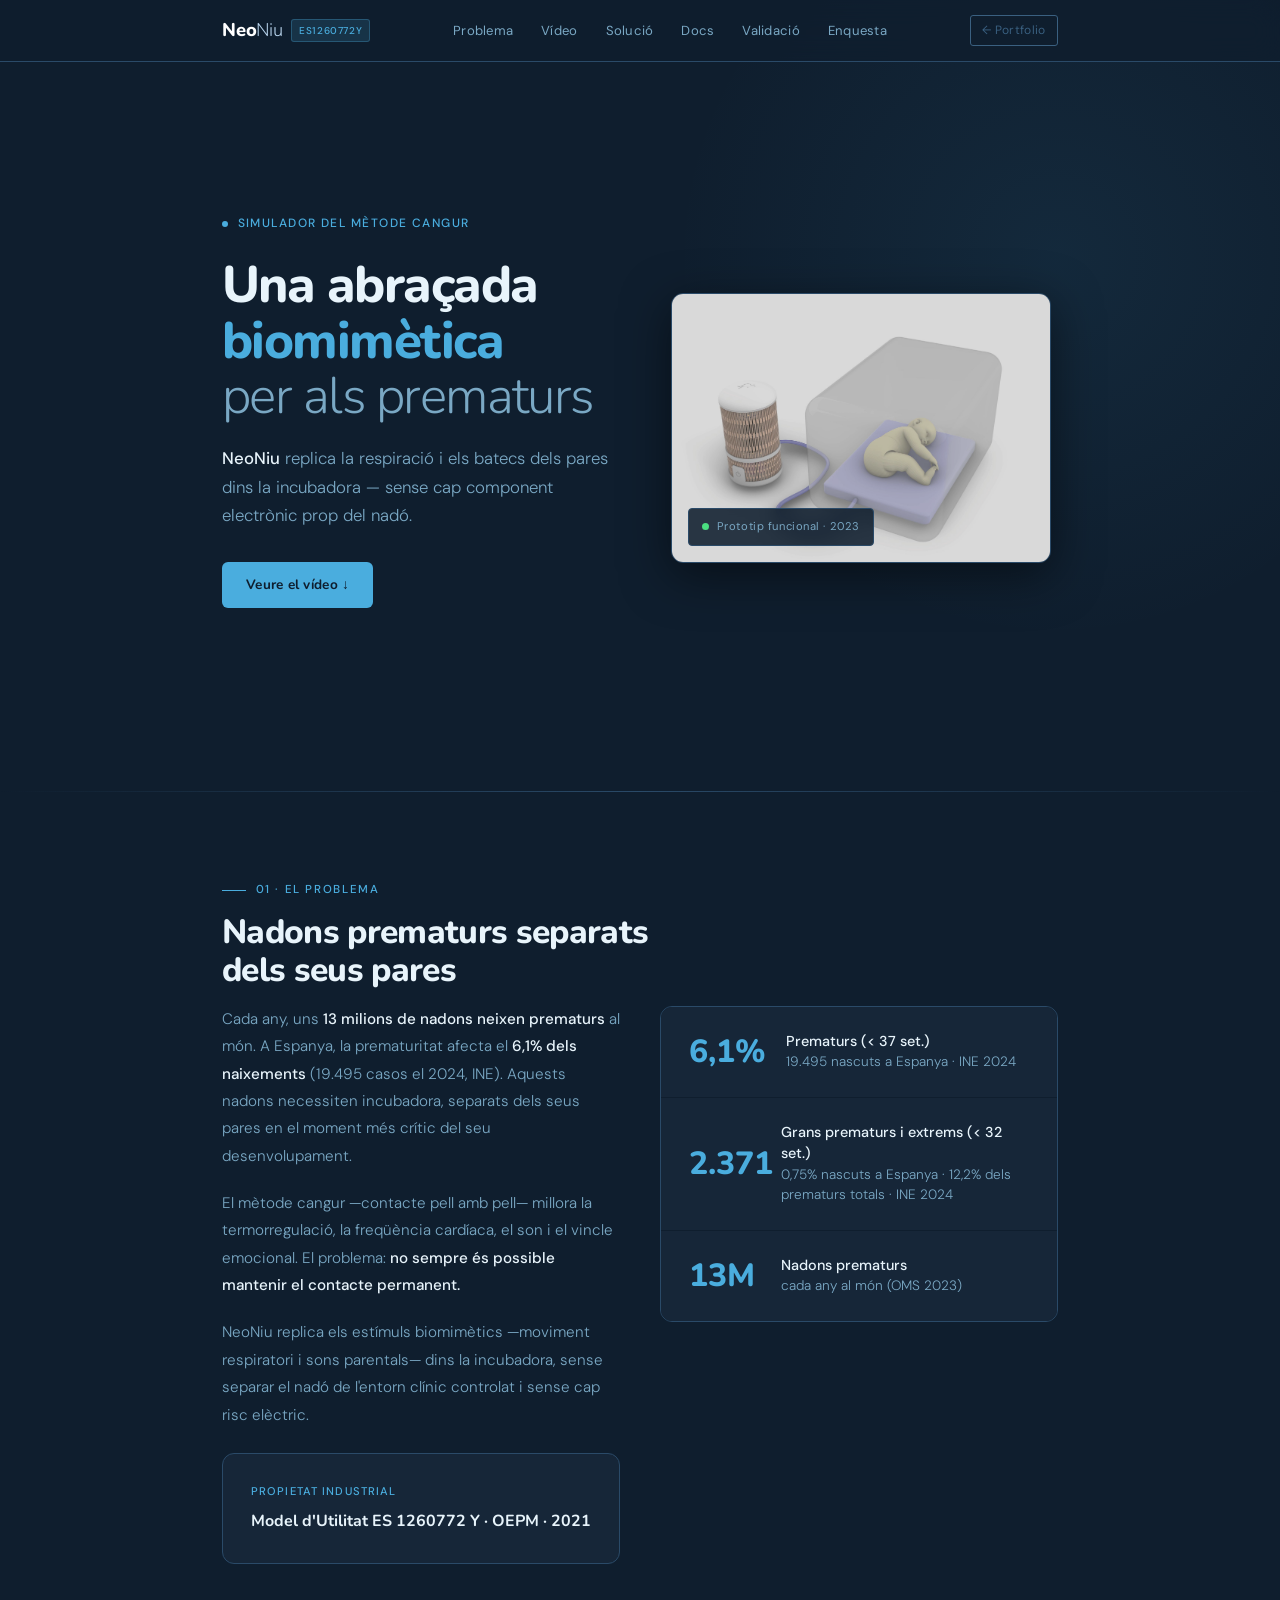
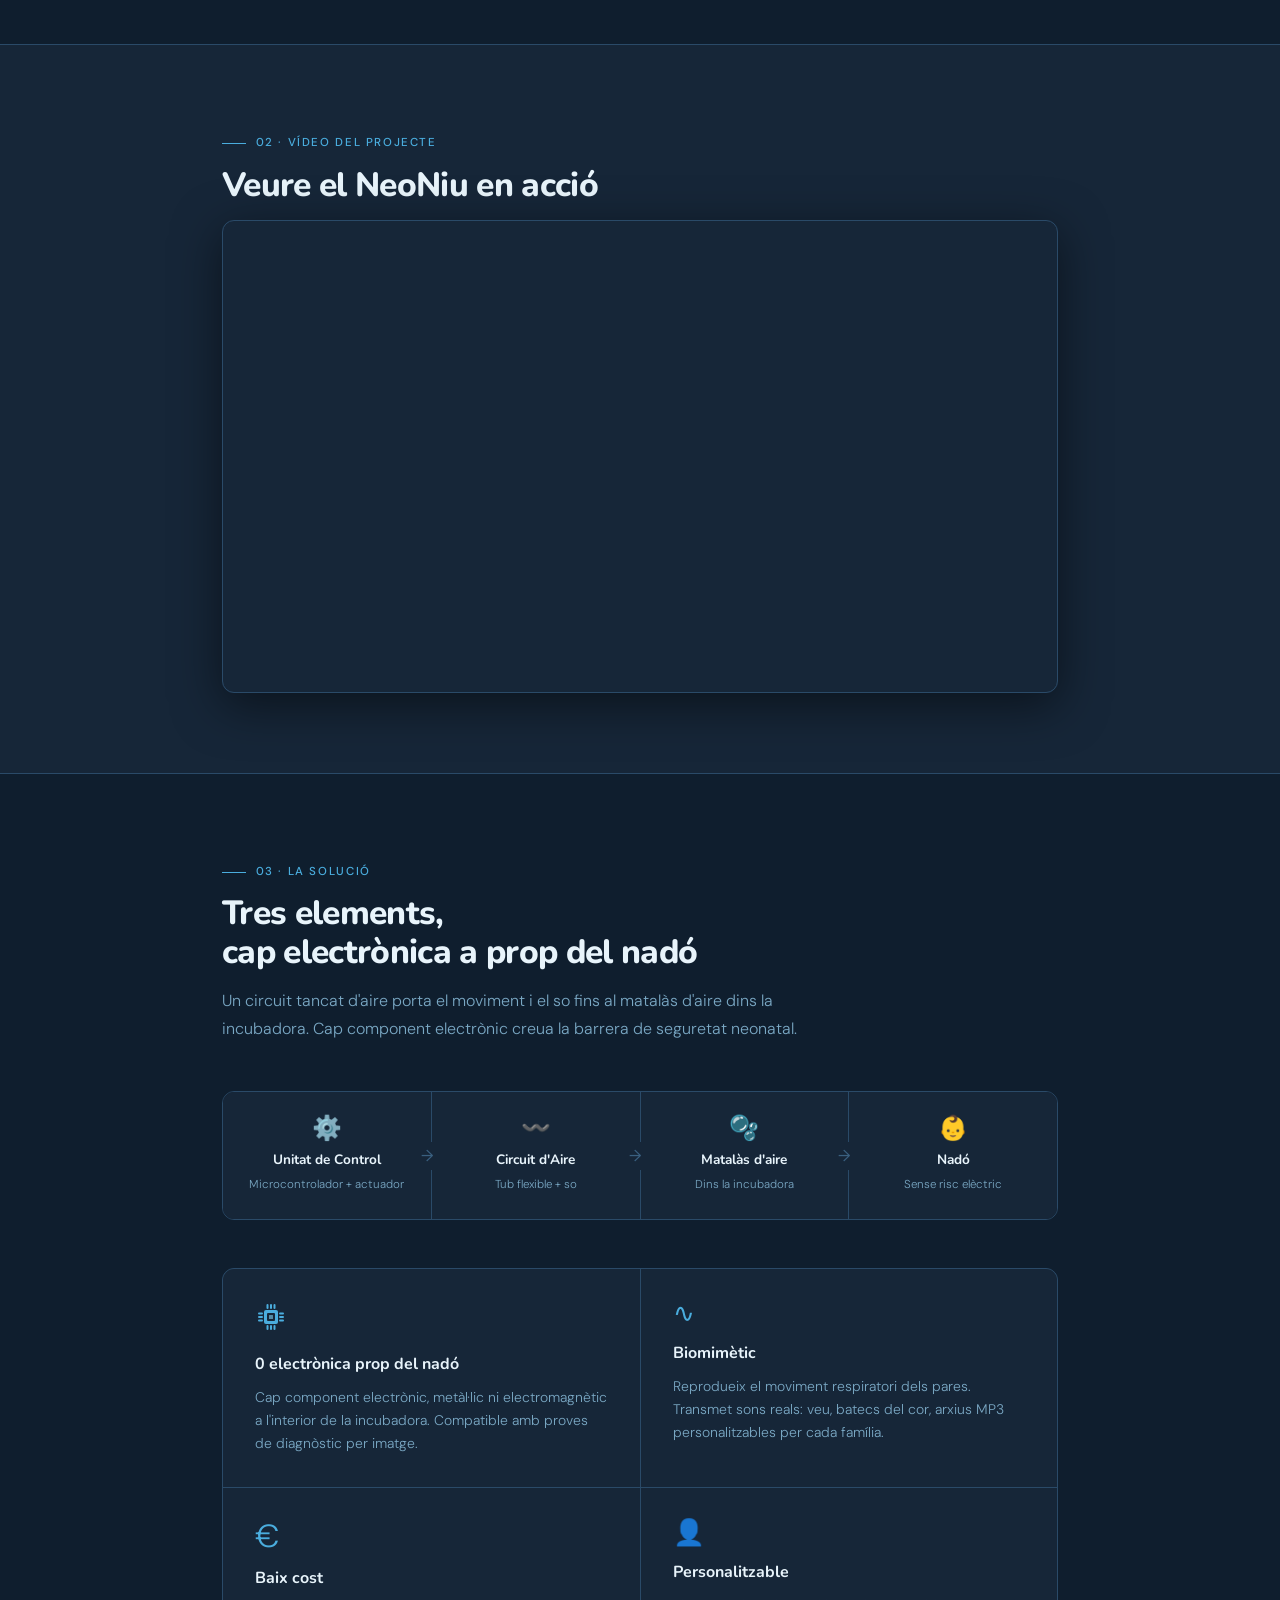
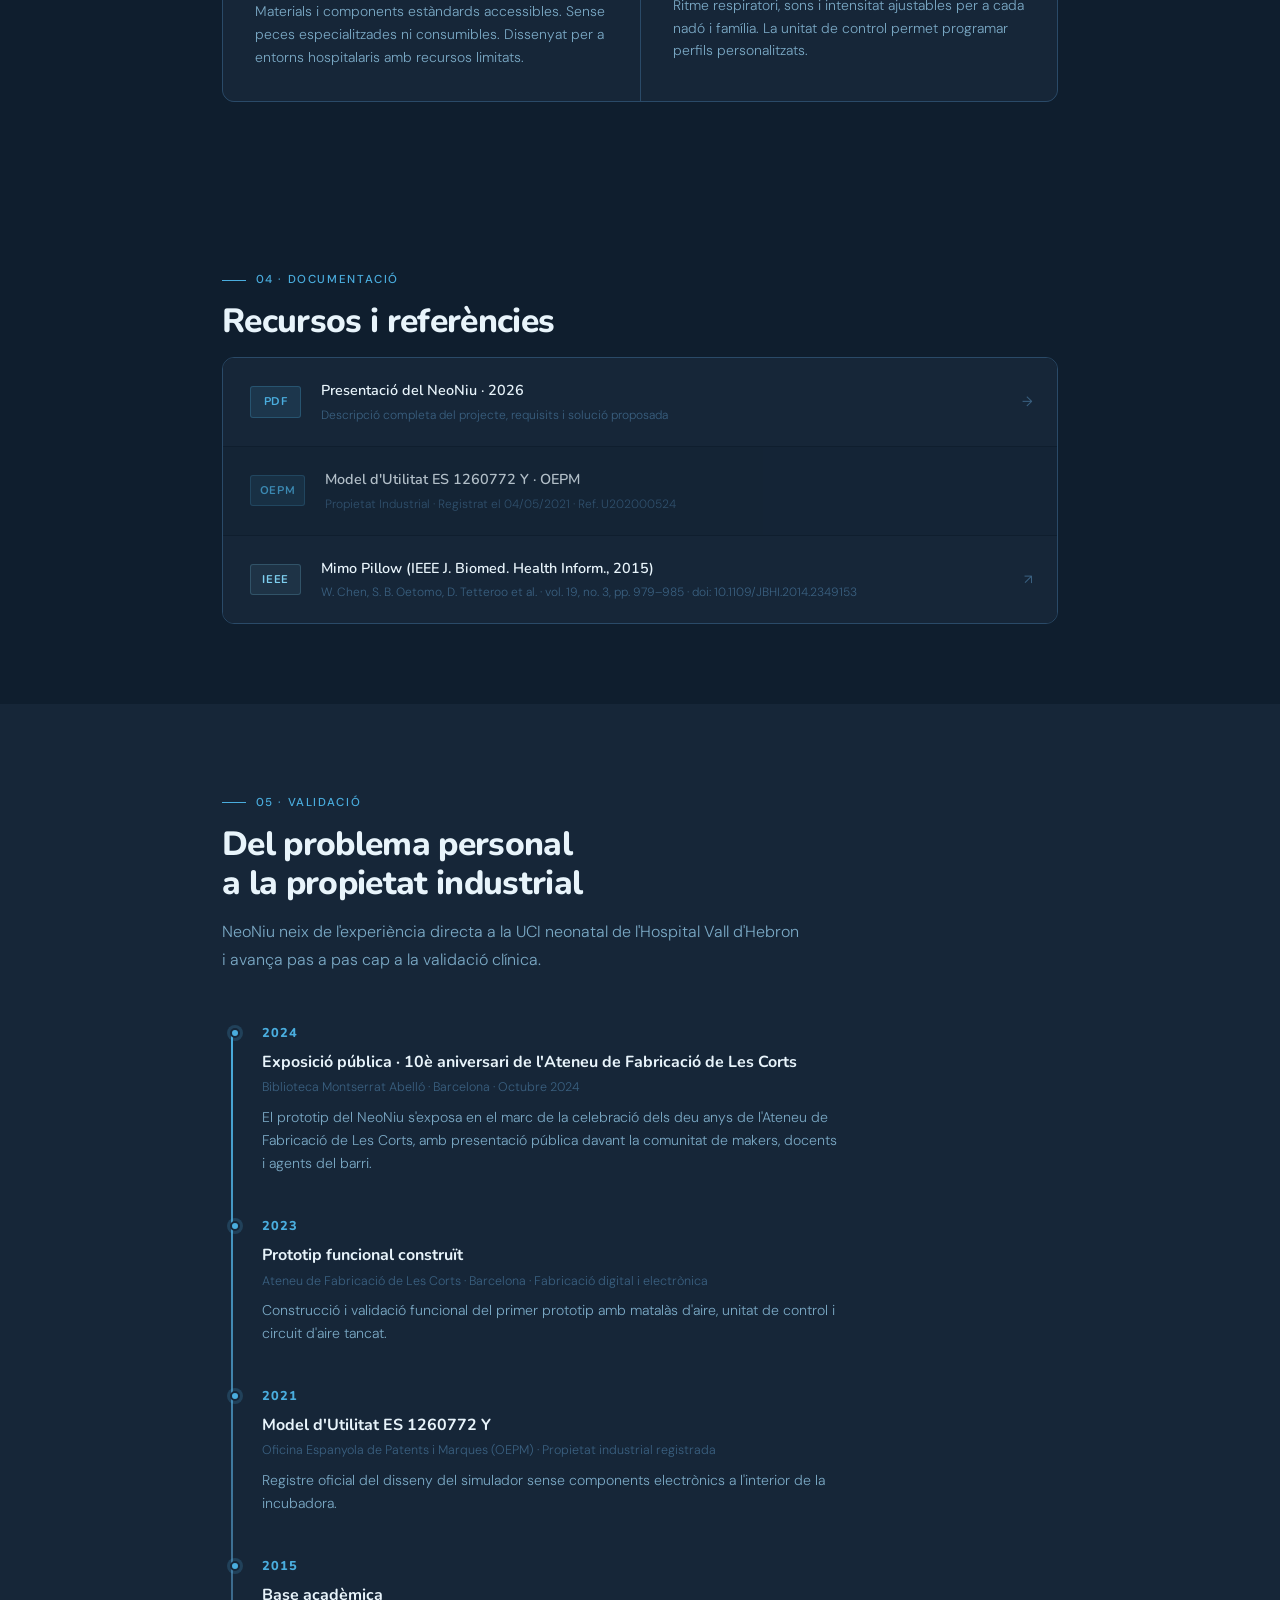
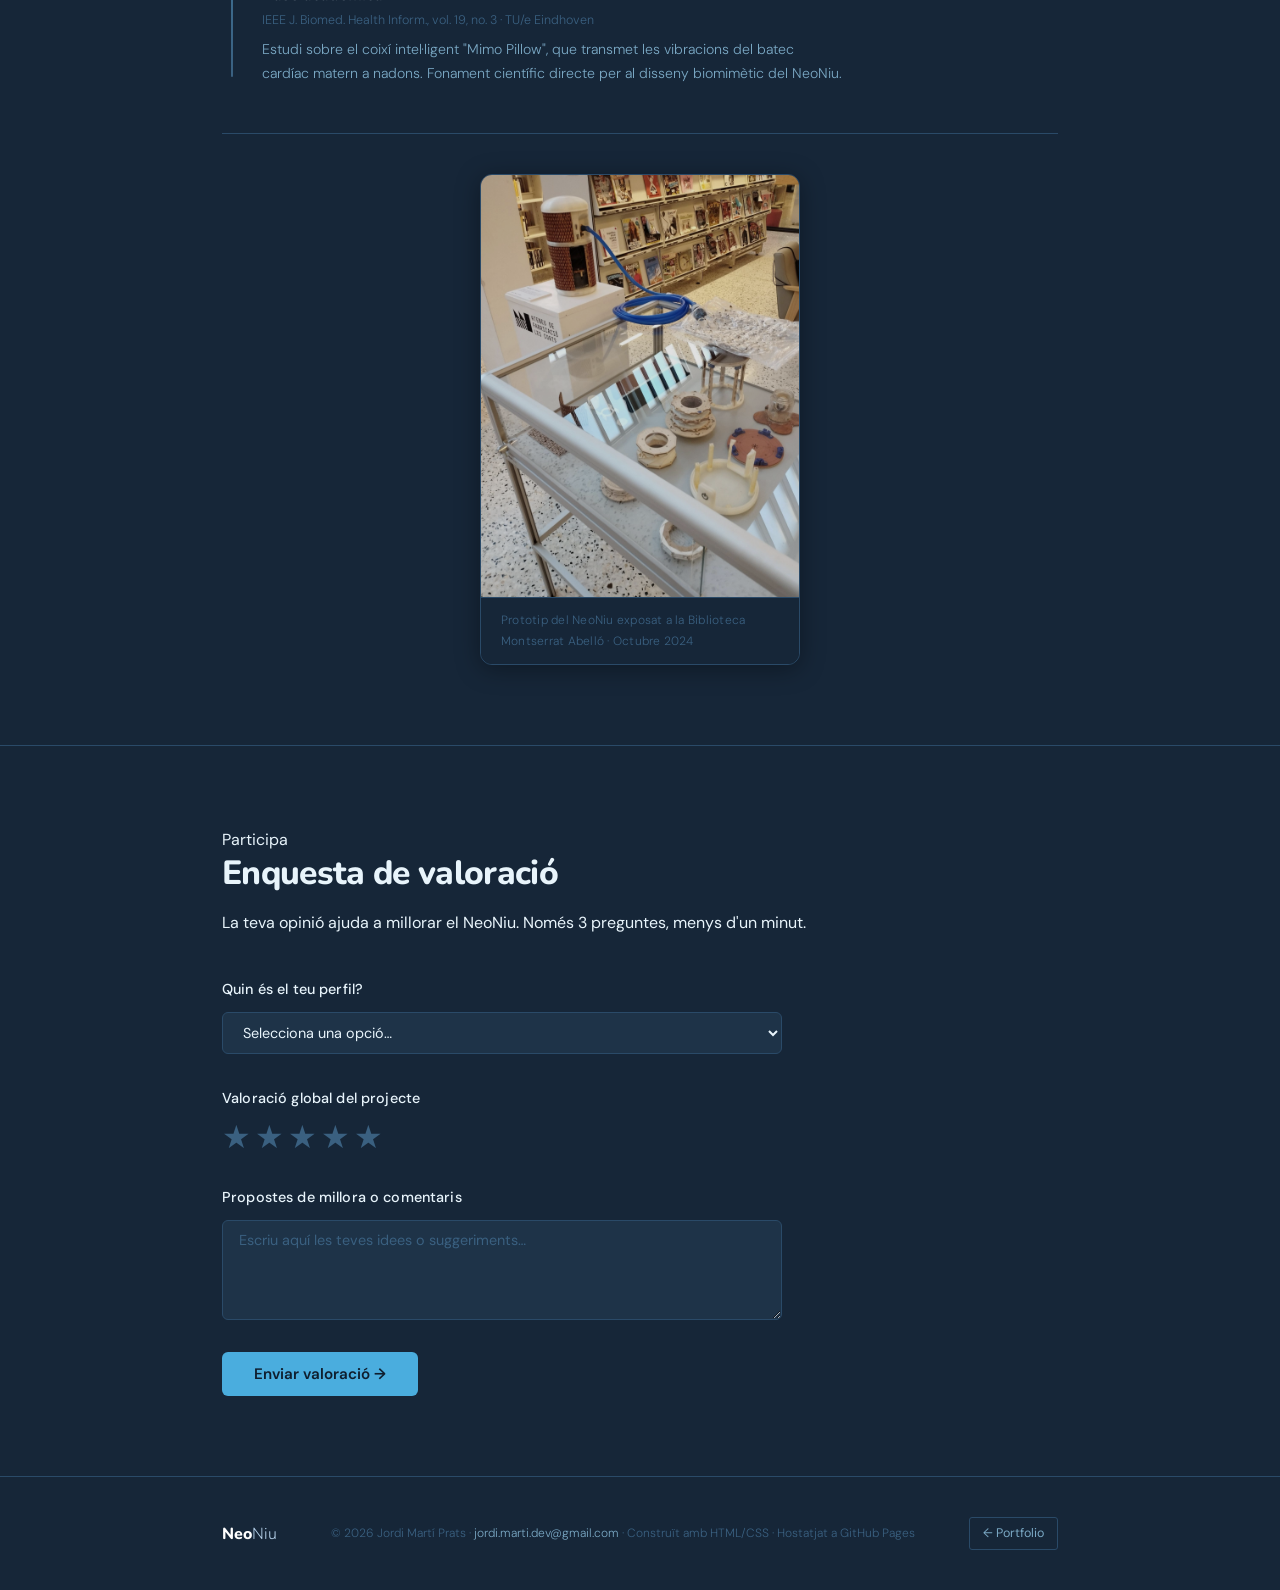
==== neoniu/index.html @ 6786c46b "afegim enquesta" ====
<!DOCTYPE html>
<html lang="ca">
<head>
  <meta charset="UTF-8">
  <meta name="viewport" content="width=device-width, initial-scale=1.0">
  <title>NeoNiu · Simulador del Mètode Cangur</title>
  <meta name="description" content="NeoNiu replica la respiració i els batecs dels pares dins la incubadora, sense cap component electrònic prop del nadó. Model d'Utilitat ES1260772Y registrat a l'OEPM.">
  <link rel="stylesheet" href="neoniu.css">
</head>
<body>

  <!-- ══ NAV ══════════════════════════════════════════ -->
  <nav>
    <div class="container">
      <a href="#hero" class="nav-logo">
        <span class="neo">Neo</span><span class="niu">Niu</span>
        <span class="badge">ES1260772Y</span>
      </a>
      <ul class="nav-links">
        <li><a href="#problema">Problema</a></li>
        <li><a href="#video">Vídeo</a></li>
        <li><a href="#solucio">Solució</a></li>
        <li><a href="#documentacio">Docs</a></li>
        <li><a href="#validacio">Validació</a></li>
        <li><a href="#enquesta">Enquesta</a></li>
      </ul>
      <a href="https://jordimarti.dev/" class="nav-portfolio-link">Portfolio</a>
      <button class="nav-hamburger" aria-label="Obrir menú" aria-expanded="false">
        <span></span><span></span><span></span>
      </button>
    </div>
  </nav>

  <!-- ══ HERO ══════════════════════════════════════════ -->
  <section id="hero">
    <div class="container">
      <div class="hero-inner">

        <div class="hero-text">
          <div class="hero-kicker fade-up">
            <span class="dot"></span>
            Simulador del Mètode Cangur
          </div>
          <h1 class="fade-up delay-1">
            Una abraçada<br>
            <span class="accent">biomimètica</span><br>
            <span class="soft">per als prematurs</span>
          </h1>
          <p class="hero-desc fade-up delay-2">
            <strong>NeoNiu</strong> replica la respiració i els batecs dels pares
            dins la incubadora — sense cap component electrònic prop del nadó.
          </p>
          <div class="hero-cta fade-up delay-3">
            <a href="#video" class="btn btn-primary">Veure el vídeo ↓</a>
          </div>
        </div>

        <div class="hero-visual fade-up delay-2">
          <div class="hero-img-frame">
            <img src="img/cangur-render-mobile.jpg" alt="Render 3D del NeoNiu: unitat de control, tub i matalàs dins incubadora">
            <div class="hero-img-badge">
              <span class="live-dot"></span>
              <span>Prototip funcional · 2023</span>
            </div>
          </div>
        </div>

      </div>
    </div>
  </section>

  <!-- ══ PROBLEMA ══════════════════════════════════════ -->
  <section id="problema">
    <div class="container">
      <div class="section-eyebrow">01 · El Problema</div>
      <h2>Nadons prematurs separats<br>dels seus pares</h2>
      <div class="problema-body">
        <div class="problema-text">
          <p>
            Cada any, uns <strong>13 milions de nadons neixen prematurs</strong> al món.
            A Espanya, la prematuritat afecta el <strong>6,1% dels naixements</strong> (19.495 casos el 2024, INE).
            Aquests nadons necessiten incubadora, separats dels seus pares en el
            moment més crític del seu desenvolupament.
          </p>
          <p>
            El mètode cangur —contacte pell amb pell— millora la termorregulació,
            la freqüència cardíaca, el son i el vincle emocional. El problema:
            <strong>no sempre és possible mantenir el contacte permanent.</strong>
          </p>
          <p>
            NeoNiu replica els estímuls biomimètics —moviment respiratori i sons
            parentals— dins la incubadora, sense separar el nadó de l'entorn clínic
            controlat i sense cap risc elèctric.
          </p>
          <div class="info-card">
            <div class="ic-label">Propietat Industrial</div>
            <div class="ic-value">Model d'Utilitat ES 1260772 Y · OEPM · 2021</div>
          </div>
        </div>

        <div class="problema-stats">
          <div class="p-stat">
            <div class="p-stat-num"> 6,1%</div>
            <div class="p-stat-text">
              <strong>Prematurs (< 37 set.)</strong>
              19.495 nascuts a Espanya · INE 2024
            </div>
          </div>
          <div class="p-stat">
            <div class="p-stat-num">2.371</div>
            <div class="p-stat-text">
              <strong>Grans prematurs i extrems (< 32 set.)</strong>
              0,75% nascuts a Espanya · 12,2% dels prematurs totals 
              · INE 2024
            </div>
          </div>
          <div class="p-stat">
            <div class="p-stat-num"> 13M</div>
            <div class="p-stat-text">
              <strong>Nadons prematurs</strong>
              cada any al món (OMS 2023)
            </div>
          </div>
        </div>
      </div>
    </div>
  </section>

  <!-- ══ VÍDEO ══════════════════════════════════════════ -->
  <section id="video">
    <div class="container">
      <div class="section-eyebrow">02 · Vídeo del Projecte</div>
      <h2>Veure el NeoNiu en acció</h2>
      <div class="video-wrapper">
        <iframe
          src="https://www.youtube.com/embed/RUOePaCttqU?rel=0"
          title="NeoNiu · Simulador del Mètode Cangur"
          allow="accelerometer; autoplay; clipboard-write; encrypted-media; gyroscope; picture-in-picture"
          allowfullscreen>
        </iframe>
      </div>
    </div>
  </section>

  <!-- ══ SOLUCIÓ ════════════════════════════════════════ -->
  <section id="solucio">
    <div class="container">
      <div class="section-eyebrow">03 · La Solució</div>
      <h2>Tres elements,<br>cap electrònica a prop del nadó</h2>
      <p class="section-lead">
        Un circuit tancat d'aire porta el moviment i el so fins al matalàs
        d'aire dins la incubadora. Cap component electrònic creua
        la barrera de seguretat neonatal.
      </p>

      <!-- Diagrama de flux -->
      <div class="solucio-flow">
        <div class="flow-node">
          <div class="flow-icon">⚙️</div>
          <div class="flow-title">Unitat de Control</div>
          <div class="flow-sub">Microcontrolador + actuador</div>
        </div>
        <div class="flow-node">
          <div class="flow-icon">〰️</div>
          <div class="flow-title">Circuit d'Aire</div>
          <div class="flow-sub">Tub flexible + so</div>
        </div>
        <div class="flow-node">
          <div class="flow-icon">🫧</div>
          <div class="flow-title">Matalàs d'aire</div>
          <div class="flow-sub">Dins la incubadora</div>
        </div>
        <div class="flow-node">
          <div class="flow-icon">👶</div>
          <div class="flow-title">Nadó</div>
          <div class="flow-sub">Sense risc elèctric</div>
        </div>
      </div>

      <!-- Grid de característiques -->
      <div class="features-grid">
        <div class="feature">
          <div class="feature-icon">
            <svg width="32" height="32" viewBox="0 0 32 32" fill="none" xmlns="http://www.w3.org/2000/svg">
              <!-- Cos del xip -->
              <rect x="9" y="9" width="14" height="14" rx="2" fill="var(--nn-accent)"/>
              <!-- Pins esquerra -->
              <rect x="3" y="11.5" width="5" height="2" rx="1" fill="var(--nn-accent)"/>
              <rect x="3" y="15" width="5" height="2" rx="1" fill="var(--nn-accent)"/>
              <rect x="3" y="18.5" width="5" height="2" rx="1" fill="var(--nn-accent)"/>
              <!-- Pins dreta -->
              <rect x="24" y="11.5" width="5" height="2" rx="1" fill="var(--nn-accent)"/>
              <rect x="24" y="15" width="5" height="2" rx="1" fill="var(--nn-accent)"/>
              <rect x="24" y="18.5" width="5" height="2" rx="1" fill="var(--nn-accent)"/>
              <!-- Pins superior -->
              <rect x="11.5" y="3" width="2" height="5" rx="1" fill="var(--nn-accent)"/>
              <rect x="15" y="3" width="2" height="5" rx="1" fill="var(--nn-accent)"/>
              <rect x="18.5" y="3" width="2" height="5" rx="1" fill="var(--nn-accent)"/>
              <!-- Pins inferior -->
              <rect x="11.5" y="24" width="2" height="5" rx="1" fill="var(--nn-accent)"/>
              <rect x="15" y="24" width="2" height="5" rx="1" fill="var(--nn-accent)"/>
              <rect x="18.5" y="24" width="2" height="5" rx="1" fill="var(--nn-accent)"/>
              <!-- Detall interior -->
              <rect x="12" y="12" width="8" height="8" rx="1" fill="var(--nn-bg2)"/>
              <rect x="14" y="14" width="4" height="4" rx="0.5" fill="var(--nn-accent2)" opacity="0.6"/>
            </svg>
          </div>
          <div class="feature-title">0 electrònica prop del nadó</div>
          <div class="feature-desc">
            Cap component electrònic, metàl·lic ni electromagnètic
            a l'interior de la incubadora. Compatible amb proves
            de diagnòstic per imatge.
          </div>
        </div>
        <div class="feature">
          <div class="feature-icon">∿</div>
          <div class="feature-title">Biomimètic</div>
          <div class="feature-desc">
            Reprodueix el moviment respiratori dels pares. 
            Transmet sons reals: veu, batecs del cor,
            arxius MP3 personalitzables per cada família.
          </div>
        </div>
        <div class="feature">
          <div class="feature-icon text-icon">€</div>
          <div class="feature-title">Baix cost</div>
          <div class="feature-desc">
            Materials i components estàndards accessibles.
            Sense peces especialitzades ni consumibles.
            Dissenyat per a entorns hospitalaris amb recursos limitats.
          </div>
        </div>
        <div class="feature">
          <div class="feature-icon">👤</div>
          <div class="feature-title">Personalitzable</div>
          <div class="feature-desc">
            Ritme respiratori, sons i intensitat ajustables per a
            cada nadó i família. La unitat de control permet
            programar perfils personalitzats.
          </div>
        </div>
      </div>
    </div>
  </section>

  <!-- ══ DOCUMENTACIÓ ═══════════════════════════════════ -->
  <section id="documentacio">
    <div class="container">
      <div class="section-eyebrow">04 · Documentació</div>
      <h2>Recursos i referències</h2>
      <div class="docs-list">
        <a href="NeoNiu_2026.pdf" class="doc-item" target="_blank" rel="noopener">
          <span class="doc-icon">PDF</span>
          <div class="doc-body">
            <div class="doc-title">Presentació del NeoNiu · 2026</div>
            <div class="doc-meta">Descripció completa del projecte, requisits i solució proposada</div>
          </div>
          <span class="doc-arrow">→</span>
        </a>
        <div class="doc-item doc-item--static">
          <span class="doc-icon">OEPM</span>
          <div class="doc-body">
            <div class="doc-title">Model d'Utilitat ES 1260772 Y · OEPM</div>
            <div class="doc-meta">Propietat Industrial · Registrat el 04/05/2021 · Ref. U202000524</div>
          </div>
        </div>
        <a href="https://doi.org/10.1109/JBHI.2014.2349153" class="doc-item" target="_blank" rel="noopener">
          <span class="doc-icon ext">IEEE</span>
          <div class="doc-body">
            <div class="doc-title">Mimo Pillow (IEEE J. Biomed. Health Inform., 2015)</div>
            <div class="doc-meta">W. Chen, S. B. Oetomo, D. Tetteroo et al. · vol. 19, no. 3, pp. 979–985 · doi: 10.1109/JBHI.2014.2349153</div>
          </div>
          <span class="doc-arrow">↗</span>
        </a>
      </div>
    </div>
  </section>

    <!-- ══ VALIDACIÓ ══════════════════════════════════════ -->
  <section id="validacio">
    <div class="container">
      <div class="section-eyebrow">05 · Validació</div>
      <h2>Del problema personal<br>a la propietat industrial</h2>
      <p class="section-lead">
        NeoNiu neix de l'experiència directa a la UCI neonatal de l'Hospital
        Vall d'Hebron i avança pas a pas cap a la validació clínica.
      </p>
      <div class="timeline">
        <div class="timeline-item">
          <div class="timeline-year">2024</div>
          <div class="timeline-title">Exposició pública · 10è aniversari de l'Ateneu de Fabricació de Les Corts</div>
          <div class="timeline-source">Biblioteca Montserrat Abelló · Barcelona · Octubre 2024</div>
          <div class="timeline-desc">El prototip del NeoNiu s'exposa en el marc de la celebració dels deu anys de l'Ateneu de Fabricació de Les Corts, amb presentació pública davant la comunitat de makers, docents i agents del barri.</div>
        </div>
        <div class="timeline-item">
          <div class="timeline-year">2023</div>
          <div class="timeline-title">Prototip funcional construït</div>
          <div class="timeline-source">Ateneu de Fabricació de Les Corts · Barcelona · Fabricació digital i electrònica</div>
          <div class="timeline-desc">Construcció i validació funcional del primer prototip amb matalàs d'aire, unitat de control i circuit d'aire tancat.</div>
        </div>
        <div class="timeline-item">
          <div class="timeline-year">2021</div>
          <div class="timeline-title">Model d'Utilitat ES 1260772 Y</div>
          <div class="timeline-source">Oficina Espanyola de Patents i Marques (OEPM) · Propietat industrial registrada</div>
          <div class="timeline-desc">Registre oficial del disseny del simulador sense components electrònics a l'interior de la incubadora.</div>
        </div>
        <div class="timeline-item">
          <div class="timeline-year">2015</div>
          <div class="timeline-title">Base acadèmica</div>
          <div class="timeline-source">IEEE J. Biomed. Health Inform., vol. 19, no. 3 · TU/e Eindhoven</div>
          <div class="timeline-desc">Estudi sobre el coixí intel·ligent "Mimo Pillow", que transmet les vibracions del batec cardíac matern a nadons. Fonament científic directe per al disseny biomimètic del NeoNiu.</div>
        </div>
      </div>

      <!-- Galeria exposició 2024 -->
      <div class="expo-gallery">
        <figure class="expo-figure">
          <img src="img/exposicio_foto1_mobile.jpg" alt="Prototip del NeoNiu exposat a la Biblioteca Montserrat Abelló durant el 10è aniversari de l'Ateneu de Fabricació de Les Corts, octubre 2024">
          <figcaption>Prototip del NeoNiu exposat a la Biblioteca Montserrat Abelló · Octubre 2024</figcaption>
        </figure>
      </div>

    </div>
  </section>
  
  <!-- ══ ENQUESTA ══════════════════════════════════════════ -->
  <section id="enquesta">
    <div class="container">
      <div class="section-label">Participa</div>
      <h2 class="section-title">Enquesta de valoració</h2>
      <p class="section-intro">La teva opinió ajuda a millorar el NeoNiu. Només 3 preguntes, menys d'un minut.</p>

      <form class="survey-form" action="https://formspree.io/f/mzdwqpll" method="POST">

        <!-- 1. Perfil -->
        <div class="survey-field">
          <label class="survey-label" for="perfil">Quin és el teu perfil?</label>
          <select class="survey-select" id="perfil" name="perfil" required>
            <option value="" disabled selected>Selecciona una opció…</option>
            <option value="professional">Professional del sector</option>
            <option value="docent">Docent / Investigador</option>
            <option value="familia">Familiar d'un prematur</option>
            <option value="altres">Altres</option>
          </select>
        </div>

        <!-- 2. Valoració -->
        <div class="survey-field">
          <label class="survey-label">Valoració global del projecte</label>
          <div class="star-rating" role="radiogroup" aria-label="Valoració">
            <input type="radio" id="star5" name="valoracio" value="5" required><label for="star5" title="Excel·lent">★</label>
            <input type="radio" id="star4" name="valoracio" value="4"><label for="star4" title="Molt bé">★</label>
            <input type="radio" id="star3" name="valoracio" value="3"><label for="star3" title="Bé">★</label>
            <input type="radio" id="star2" name="valoracio" value="2"><label for="star2" title="Regular">★</label>
            <input type="radio" id="star1" name="valoracio" value="1"><label for="star1" title="Millorable">★</label>
          </div>
        </div>

        <!-- 3. Propostes -->
        <div class="survey-field">
          <label class="survey-label" for="propostes">Propostes de millora o comentaris</label>
          <textarea class="survey-textarea" id="propostes" name="propostes" rows="4" placeholder="Escriu aquí les teves idees o suggeriments…"></textarea>
        </div>

        <!-- Honeypot anti-spam -->
        <input type="text" name="_gotcha" style="display:none">
        <input type="hidden" name="_subject" value="Nova resposta · Enquesta NeoNiu">

        <button type="submit" class="survey-btn">Enviar valoració →</button>
        <p class="survey-note" id="survey-thanks" hidden>Gràcies per la teva participació!</p>
      </form>
    </div>
  </section>

  <!-- ══ FOOTER ═════════════════════════════════════════ -->
  <footer>
    <div class="container">
      <div class="footer-brand"><span class="neo">Neo</span><span class="niu">Niu</span></div>
      <div class="footer-meta">
        © 2026 Jordi Martí Prats ·
        <a href="mailto:jordi.marti.dev@gmail.com">jordi.marti.dev@gmail.com</a>
        · Construït amb HTML/CSS · Hostatjat a GitHub Pages
      </div>
      <a href="https://jordimarti.dev/" class="footer-portfolio">Portfolio</a>
    </div>
  </footer>

  <script>
    const hamburger = document.querySelector('.nav-hamburger');
    const navLinks  = document.querySelector('.nav-links');
    const nav       = document.querySelector('nav');

    hamburger.addEventListener('click', () => {
      const isOpen = nav.classList.toggle('nav-open');
      hamburger.setAttribute('aria-expanded', isOpen);
    });

    // Tancar el menú en clicar qualsevol link
    navLinks.querySelectorAll('a').forEach(link => {
      link.addEventListener('click', () => {
        nav.classList.remove('nav-open');
        hamburger.setAttribute('aria-expanded', false);
      });
    });
  </script>
  <script>
    const surveyForm = document.querySelector('.survey-form');
    if (surveyForm) {
      surveyForm.addEventListener('submit', async (e) => {
        e.preventDefault();
        const btn = surveyForm.querySelector('.survey-btn');
        btn.disabled = true;
        btn.textContent = 'Enviant…';
        const res = await fetch(surveyForm.action, {
          method: 'POST',
          body: new FormData(surveyForm),
          headers: { Accept: 'application/json' }
        });
        if (res.ok) {
          surveyForm.reset();
          btn.textContent = 'Enviat ✓';
          document.getElementById('survey-thanks').hidden = false;
        } else {
          btn.disabled = false;
          btn.textContent = 'Enviar valoració →';
          alert('Hi ha hagut un error. Torna-ho a intentar.');
        }
      });
    }
  </script>
</body>
</html>
---- neoniu/neoniu.css ----
/* ═══════════════════════════════════════════════════════════════
   NeoNiu · neoniu.css
   Identitat visual pròpia — independent del portfolio personal
   Paleta: blau nit mèdic + accent cian clar + blanc càlid
   Tipografia: Nunito (display) + DM Sans (cos)
   ═══════════════════════════════════════════════════════════════ */

@import url('https://fonts.googleapis.com/css2?family=Nunito:wght@300;400;700;800&family=DM+Sans:wght@300;400;500&display=swap');

/* ── TOKENS ── */
:root {
  --nn-bg:        #0f1e2e;
  --nn-bg2:       #162638;
  --nn-bg3:       #1e3348;
  --nn-panel:     #1A3A5C;
  --nn-border:    #2a4a68;
  --nn-accent:    #4AADDE;
  --nn-accent2:   #7ecfef;
  --nn-warm:      #f0e6d3;
  --nn-text:      #e8f4fb;
  --nn-muted:     #7aa8c4;
  --nn-faint:     #3a6080;

  --nn-display:   'Nunito', sans-serif;
  --nn-body:      'DM Sans', sans-serif;

  --nn-radius:    6px;
  --nn-radius-lg: 12px;
  --nn-shadow:    0 4px 24px rgba(0,0,0,0.35);
  --nn-shadow-lg: 0 12px 48px rgba(0,0,0,0.5);
}

/* ── RESET ── */
*, *::before, *::after { box-sizing: border-box; margin: 0; padding: 0; }
html { scroll-behavior: smooth; }

body {
  background: var(--nn-bg);
  color: var(--nn-text);
  font-family: var(--nn-body);
  font-size: 16px;
  line-height: 1.75;
  -webkit-font-smoothing: antialiased;
}

/* ── SCROLLBAR ── */
::-webkit-scrollbar { width: 4px; }
::-webkit-scrollbar-track { background: var(--nn-bg); }
::-webkit-scrollbar-thumb { background: var(--nn-accent); border-radius: 2px; }

/* ── LAYOUT ── */
.container { max-width: 900px; margin: 0 auto; padding: 0 2rem; }

/* ════════════════════════════════════
   NAV
════════════════════════════════════ */
nav {
  position: fixed; top: 0; width: 100%; z-index: 100;
  background: rgba(15, 30, 46, 0.88);
  backdrop-filter: blur(14px);
  border-bottom: 1px solid var(--nn-border);
  padding: 0.9rem 0;
}
nav .container {
  display: flex;
  align-items: center;
  justify-content: space-between;
  gap: 1rem;
}

/* Logo / nom projecte */
.nav-logo {
  font-family: var(--nn-display);
  font-size: 1.15rem;
  text-decoration: none;
  letter-spacing: -0.01em;
  display: flex;
  align-items: center;
  gap: 0;
}
/* Neo i Niu en el mateix flux de text sense separació */
.nav-logo .neo { font-weight: 800; color: #FFFFFF; letter-spacing: -0.01em; }
.nav-logo .niu { font-weight: 300; color: #B8D4ED; letter-spacing: -0.01em; margin-left: -0.05em; }
.nav-logo .badge {
  font-family: var(--nn-body);
  font-size: 0.62rem;
  font-weight: 500;
  background: rgba(74,173,222,0.15);
  color: var(--nn-accent);
  border: 1px solid rgba(74,173,222,0.3);
  border-radius: 3px;
  padding: 0.1rem 0.45rem;
  letter-spacing: 0.06em;
  text-transform: uppercase;
  margin-left: 0.5rem;
}

/* Links de nav (ancores internes) */
.nav-links {
  display: flex;
  gap: 1.75rem;
  list-style: none;
  align-items: center;
}
.nav-links a {
  font-family: var(--nn-body);
  font-size: 0.82rem;
  font-weight: 400;
  color: var(--nn-muted);
  text-decoration: none;
  letter-spacing: 0.02em;
  transition: color 0.2s;
  position: relative;
}
.nav-links a::after {
  content: '';
  position: absolute;
  bottom: -3px; left: 0;
  width: 0; height: 2px;
  background: var(--nn-accent);
  border-radius: 1px;
  transition: width 0.2s;
}
.nav-links a:hover { color: var(--nn-text); }
.nav-links a:hover::after { width: 100%; }

/* Link de retorn al portfolio — discret però visible */
.nav-portfolio-link {
  font-family: var(--nn-body);
  font-size: 0.75rem;
  font-weight: 400;
  color: var(--nn-faint);
  text-decoration: none;
  border: 1px solid var(--nn-faint);
  border-radius: 3px;
  padding: 0.25rem 0.7rem;
  transition: all 0.2s;
  white-space: nowrap;
  letter-spacing: 0.03em;
}
.nav-portfolio-link:hover {
  color: var(--nn-muted);
  border-color: var(--nn-muted);
}
.nav-portfolio-link::before { content: '← '; }

/* ════════════════════════════════════
   HERO
════════════════════════════════════ */
#hero {
  padding-top: 7rem;
  padding-bottom: 3rem;
  position: relative;
  overflow: hidden;
  min-height: 88vh;
  display: flex;
  align-items: center;
}

/* Fons: gradient radial suau + línia horitzontal de profunditat */
#hero::before {
  content: '';
  position: absolute;
  top: -20%; right: -15%;
  width: 65vw; height: 65vw;
  background: radial-gradient(circle, rgba(74,173,222,0.08) 0%, transparent 65%);
  pointer-events: none;
}
#hero::after {
  content: '';
  position: absolute;
  bottom: 0; left: 0; right: 0;
  height: 1px;
  background: linear-gradient(90deg, transparent, var(--nn-border), transparent);
}

.hero-inner {
  display: grid;
  grid-template-columns: 1fr 1fr;
  gap: 3rem;
  align-items: center;
  width: 100%;
}


.hero-kicker {
  display: inline-flex;
  align-items: center;
  gap: 0.6rem;
  font-family: var(--nn-body);
  font-size: 0.75rem;
  font-weight: 500;
  color: var(--nn-accent);
  letter-spacing: 0.12em;
  text-transform: uppercase;
  margin-bottom: 1.5rem;
}
.hero-kicker .dot {
  width: 6px; height: 6px;
  border-radius: 50%;
  background: var(--nn-accent);
  animation: pulse 2.5s ease-in-out infinite;
}
@keyframes pulse {
  0%, 100% { opacity: 1; transform: scale(1); }
  50% { opacity: 0.4; transform: scale(0.7); }
}

h1 {
  font-family: var(--nn-display);
  font-weight: 800;
  font-size: clamp(2.4rem, 4.5vw, 3.2rem);
  line-height: 1.08;
  letter-spacing: -0.03em;
  color: var(--nn-text);
  margin-bottom: 1.25rem;
}
h1 .accent { color: var(--nn-accent); }
h1 .soft { color: var(--nn-muted); font-weight: 300; }

.hero-desc {
  font-size: 1.05rem;
  color: var(--nn-muted);
  line-height: 1.7;
  max-width: 460px;
  margin-bottom: 2rem;
  font-weight: 300;
}
.hero-desc strong { color: var(--nn-text); font-weight: 500; }

.hero-cta {
  display: flex;
  gap: 0.75rem;
  flex-wrap: wrap;
  margin-bottom: 2.5rem;
}

/* Botons */
.btn {
  font-family: var(--nn-display);
  font-weight: 700;
  font-size: 0.85rem;
  letter-spacing: 0.02em;
  padding: 0.7rem 1.5rem;
  border-radius: var(--nn-radius);
  text-decoration: none;
  transition: all 0.22s;
  display: inline-flex;
  align-items: center;
  gap: 0.4rem;
  cursor: pointer;
  border: none;
}
.btn-primary {
  background: var(--nn-accent);
  color: var(--nn-bg);
}
.btn-primary:hover {
  background: var(--nn-accent2);
  transform: translateY(-2px);
  box-shadow: 0 6px 20px rgba(74,173,222,0.35);
}
.btn-outline {
  background: transparent;
  color: var(--nn-muted);
  border: 1px solid var(--nn-border);
}
.btn-outline:hover {
  border-color: var(--nn-accent);
  color: var(--nn-accent);
  transform: translateY(-2px);
}

/* Stats sota el CTA */
.hero-stats {
  display: flex;
  flex-wrap: nowrap;
  align-items: flex-start;
  gap: 0;
  padding-top: 1.75rem;
  border-top: 1px solid var(--nn-border);
}
.stat {
  flex: 1;
  padding-right: 1.5rem;
}
.stat + .stat {
  padding-left: 1.5rem;
  padding-right: 1.5rem;
  border-left: 1px solid var(--nn-border);
}
.stat:last-child { padding-right: 0; }
.stat-num {
  font-family: var(--nn-display);
  font-size: 1.6rem;
  font-weight: 800;
  color: var(--nn-accent);
  line-height: 1;
  white-space: nowrap;
}
.stat-label {
  font-size: 0.72rem;
  color: var(--nn-muted);
  font-weight: 400;
  margin-top: 0.2rem;
  letter-spacing: 0.03em;
  line-height: 1.4;
}

/* Columna dreta: imatge */
.hero-visual {
  position: relative;
  display: flex;
  justify-content: center;
}
.hero-img-frame {
  position: relative;
  width: 100%;
  max-width: 380px;
  border-radius: var(--nn-radius-lg);
  overflow: hidden;
  border: 1px solid var(--nn-border);
  box-shadow: var(--nn-shadow-lg);
}
.hero-img-frame img {
  width: 100%;
  height: auto;
  display: block;
  filter: brightness(0.85) saturate(0.9);
}
/* Pip d'estat sobre la imatge */
.hero-img-badge {
  position: absolute;
  bottom: 1rem; left: 1rem;
  background: rgba(15,30,46,0.88);
  backdrop-filter: blur(8px);
  border: 1px solid var(--nn-border);
  border-radius: 4px;
  padding: 0.5rem 0.8rem;
  display: flex;
  align-items: center;
  gap: 0.5rem;
}
.hero-img-badge .live-dot {
  width: 7px; height: 7px;
  border-radius: 50%;
  background: #4ade80;
  animation: pulse 2s infinite;
}
.hero-img-badge span {
  font-family: var(--nn-body);
  font-size: 0.7rem;
  color: var(--nn-muted);
  letter-spacing: 0.05em;
}

/* ════════════════════════════════════
   SECCIONS GENERALS
════════════════════════════════════ */
section { padding: 5rem 0; }

.section-eyebrow {
  display: inline-flex;
  align-items: center;
  gap: 0.6rem;
  font-family: var(--nn-body);
  font-size: 0.72rem;
  font-weight: 500;
  color: var(--nn-accent);
  letter-spacing: 0.14em;
  text-transform: uppercase;
  margin-bottom: 0.75rem;
}
.section-eyebrow::before {
  content: '';
  width: 1.5rem; height: 1px;
  background: var(--nn-accent);
}

h2 {
  font-family: var(--nn-display);
  font-weight: 800;
  font-size: clamp(1.6rem, 3vw, 2.1rem);
  line-height: 1.15;
  letter-spacing: -0.02em;
  color: var(--nn-text);
  margin-bottom: 1rem;
}

.section-lead {
  font-size: 1rem;
  color: var(--nn-muted);
  max-width: 580px;
  margin-bottom: 3rem;
  font-weight: 300;
  line-height: 1.75;
}

/* ════════════════════════════════════
   SECCIÓ PROBLEMA (#problema)
════════════════════════════════════ */
#problema { background: var(--nn-bg); }

.problema-body {
  display: grid;
  grid-template-columns: 1fr 1fr;
  gap: 2.5rem;
  align-items: start;
}

.problema-text p {
  font-size: 0.95rem;
  color: var(--nn-muted);
  line-height: 1.8;
  margin-bottom: 1.25rem;
  font-weight: 300;
}
.problema-text p strong { color: var(--nn-text); font-weight: 500; }

/* Targeta de patent / dada destacada */
.info-card {
  background: var(--nn-bg2);
  border: 1px solid var(--nn-border);
  border-radius: var(--nn-radius-lg);
  padding: 1.75rem;
  margin-top: 1.5rem;
}
.info-card .ic-label {
  font-size: 0.7rem;
  font-weight: 500;
  color: var(--nn-accent);
  letter-spacing: 0.1em;
  text-transform: uppercase;
  margin-bottom: 0.35rem;
}
.info-card .ic-value {
  font-family: var(--nn-display);
  font-weight: 700;
  font-size: 1rem;
  color: var(--nn-text);
}

/* Columna dreta: stats numèrics */
.problema-stats {
  display: flex;
  flex-direction: column;
  gap: 1px;
  border: 1px solid var(--nn-border);
  border-radius: var(--nn-radius-lg);
  overflow: hidden;
}
.p-stat {
  background: var(--nn-bg2);
  padding: 1.5rem 1.75rem;
  transition: background 0.2s;
  display: flex;
  align-items: center;
  gap: 1.25rem;
}
.p-stat:hover { background: var(--nn-bg3); }
.p-stat-num {
  font-family: var(--nn-display);
  font-weight: 800;
  font-size: 2rem;
  color: var(--nn-accent);
  line-height: 1;
  min-width: 4.5rem;
}
.p-stat-text { font-size: 0.85rem; color: var(--nn-muted); font-weight: 300; line-height: 1.5; }
.p-stat-text strong { color: var(--nn-text); font-weight: 500; display: block; font-size: 0.9rem; }

/* ════════════════════════════════════
   SECCIÓ VÍDEO (#video)
════════════════════════════════════ */
#video {
  background: var(--nn-bg2);
  border-top: 1px solid var(--nn-border);
  border-bottom: 1px solid var(--nn-border);
}

.video-wrapper {
  position: relative;
  padding-bottom: 56.25%;
  height: 0;
  overflow: hidden;
  border-radius: var(--nn-radius-lg);
  border: 1px solid var(--nn-border);
  box-shadow: var(--nn-shadow-lg);
}
.video-wrapper iframe {
  position: absolute;
  top: 0; left: 0;
  width: 100%; height: 100%;
  border: none;
}

/* ════════════════════════════════════
   SECCIÓ SOLUCIÓ (#solucio)
════════════════════════════════════ */
#solucio { background: var(--nn-bg); }

/* Diagrama de flux: 3 blocs + fletxes */
.solucio-flow {
  display: flex;
  align-items: stretch;
  gap: 0;
  margin-bottom: 3rem;
  border: 1px solid var(--nn-border);
  border-radius: var(--nn-radius-lg);
  overflow: hidden;
}
.flow-node {
  flex: 1;
  background: var(--nn-bg2);
  padding: 1.5rem 1.25rem;
  text-align: center;
  position: relative;
  transition: background 0.2s;
}
.flow-node:hover { background: var(--nn-bg3); }
.flow-node + .flow-node {
  border-left: 1px solid var(--nn-border);
}
/* Fletxa entre nodes */
.flow-node + .flow-node::before {
  content: '→';
  position: absolute;
  left: -0.85rem;
  top: 50%;
  transform: translateY(-50%);
  font-size: 1rem;
  color: var(--nn-faint);
  background: var(--nn-bg2);
  padding: 0 0.15rem;
  z-index: 1;
}
.flow-icon {
  font-size: 1.5rem;
  margin-bottom: 0.5rem;
  line-height: 1;
}
.flow-title {
  font-family: var(--nn-display);
  font-weight: 700;
  font-size: 0.85rem;
  color: var(--nn-text);
  margin-bottom: 0.2rem;
}
.flow-sub {
  font-size: 0.72rem;
  color: var(--nn-muted);
  font-weight: 300;
}

/* Grid de característiques 2×2 */
.features-grid {
  display: grid;
  grid-template-columns: 1fr 1fr;
  gap: 1px;
  background: var(--nn-border);
  border: 1px solid var(--nn-border);
  border-radius: var(--nn-radius-lg);
  overflow: hidden;
}
.feature {
  background: var(--nn-bg2);
  padding: 2rem;
  transition: background 0.2s;
}
.feature:hover { background: var(--nn-bg3); }
.feature-icon {
  font-size: 1.6rem;
  margin-bottom: 0.75rem;
  line-height: 1;
  color: var(--nn-accent);
}
/* € és un caràcter de text — cal font-family explícita per evitar fallback */
.feature-icon.text-icon {
  font-family: var(--nn-body);
  font-weight: 300;
  font-size: 2rem;
}
.feature-title {
  font-family: var(--nn-display);
  font-weight: 700;
  font-size: 1rem;
  color: var(--nn-text);
  margin-bottom: 0.5rem;
}
.feature-desc {
  font-size: 0.87rem;
  color: var(--nn-muted);
  font-weight: 300;
  line-height: 1.65;
}

/* ════════════════════════════════════
   SECCIÓ VALIDACIÓ (#validacio)
════════════════════════════════════ */
#validacio { background: var(--nn-bg2); }

.timeline {
  position: relative;
  padding-left: 2.5rem;
}
.timeline::before {
  content: '';
  position: absolute;
  left: 0.55rem; top: 8px; bottom: 8px;
  width: 2px;
  background: linear-gradient(180deg, var(--nn-accent), var(--nn-faint));
  border-radius: 1px;
}
.timeline-item {
  position: relative;
  padding-bottom: 2.5rem;
}
.timeline-item:last-child { padding-bottom: 0; }
.timeline-item::before {
  content: '';
  position: absolute;
  left: -2rem; top: 6px;
  width: 10px; height: 10px;
  border-radius: 50%;
  background: var(--nn-accent);
  border: 2px solid var(--nn-bg2);
  box-shadow: 0 0 0 3px rgba(74,173,222,0.2);
}

.timeline-year {
  font-family: var(--nn-display);
  font-weight: 800;
  font-size: 0.8rem;
  color: var(--nn-accent);
  letter-spacing: 0.08em;
  margin-bottom: 0.2rem;
}
.timeline-title {
  font-family: var(--nn-display);
  font-weight: 700;
  font-size: 1rem;
  color: var(--nn-text);
  margin-bottom: 0.1rem;
}
.timeline-source {
  font-size: 0.78rem;
  color: var(--nn-faint);
  font-weight: 300;
  margin-bottom: 0.4rem;
}
.timeline-desc {
  font-size: 0.88rem;
  color: var(--nn-muted);
  font-weight: 300;
  line-height: 1.65;
  max-width: 580px;
}

/* ════════════════════════════════════
   SECCIÓ DOCUMENTACIÓ (#documentacio)
════════════════════════════════════ */
#documentacio { background: var(--nn-bg); }

.docs-list {
  display: flex;
  flex-direction: column;
  gap: 1px;
  border: 1px solid var(--nn-border);
  border-radius: var(--nn-radius-lg);
  overflow: hidden;
}
.doc-item {
  background: var(--nn-bg2);
  display: flex;
  align-items: center;
  gap: 1.25rem;
  padding: 1.25rem 1.5rem;
  text-decoration: none;
  transition: background 0.2s, border-color 0.2s;
  border-left: 3px solid transparent;
}
.doc-item:hover {
  background: var(--nn-bg3);
  border-left-color: var(--nn-accent);
}
/* Entrada sense link: sense cursor pointer ni hover */
.doc-item--static {
  cursor: default;
  opacity: 0.75;
}
.doc-item--static:hover {
  background: var(--nn-bg2);
  border-left-color: transparent;
}
.doc-icon {
  font-family: var(--nn-display);
  font-size: 0.7rem;
  font-weight: 700;
  letter-spacing: 0.06em;
  background: rgba(74,173,222,0.12);
  color: var(--nn-accent);
  border: 1px solid rgba(74,173,222,0.25);
  border-radius: 3px;
  padding: 0.3rem 0.55rem;
  white-space: nowrap;
  min-width: 3.2rem;
  text-align: center;
  text-transform: uppercase;
}
.doc-icon.ext { background: rgba(126,207,239,0.08); color: var(--nn-accent2); border-color: rgba(126,207,239,0.2); }
.doc-body { flex: 1; }
.doc-title {
  font-family: var(--nn-display);
  font-weight: 600;
  font-size: 0.9rem;
  color: var(--nn-text);
  margin-bottom: 0.1rem;
}
.doc-meta {
  font-size: 0.75rem;
  color: var(--nn-faint);
  font-weight: 300;
}
.doc-arrow {
  font-size: 0.85rem;
  color: var(--nn-faint);
  transition: color 0.2s, transform 0.2s;
}
.doc-item:hover .doc-arrow { color: var(--nn-accent); transform: translateX(3px); }

/* ════════════════════════════════════
   GALERIA EXPOSICIÓ
════════════════════════════════════ */
.expo-gallery {
  margin-top: 3rem;
  padding-top: 2.5rem;
  border-top: 1px solid var(--nn-border);
}
.expo-figure {
  margin: 0 auto;
  border-radius: var(--nn-radius-lg);
  overflow: hidden;
  border: 1px solid var(--nn-border);
  box-shadow: var(--nn-shadow);
  max-width: 320px;
}
.expo-figure img {
  width: 100%;
  height: auto;
  display: block;
  filter: brightness(0.88) saturate(0.85);
  transition: filter 0.4s;
}
.expo-figure:hover img {
  filter: brightness(0.96) saturate(1);
}
.expo-figure figcaption {
  background: var(--nn-bg2);
  padding: 0.75rem 1.25rem;
  font-size: 0.75rem;
  color: var(--nn-faint);
  font-weight: 300;
  letter-spacing: 0.02em;
  border-top: 1px solid var(--nn-border);
}

/* ════════════════════════════════════
   FOOTER
════════════════════════════════════ */
footer {
  background: var(--nn-bg2);
  border-top: 1px solid var(--nn-border);
  padding: 2.5rem 0;
}
footer .container {
  display: flex;
  align-items: center;
  justify-content: space-between;
  flex-wrap: wrap;
  gap: 1rem;
}
.footer-brand {
  font-family: var(--nn-display);
  font-size: 1rem;
}
.footer-brand .neo { font-weight: 800; color: #FFFFFF; }
.footer-brand .niu { font-weight: 300; color: #B8D4ED; }
.footer-meta {
  font-size: 0.75rem;
  color: var(--nn-faint);
  font-weight: 300;
  text-align: center;
}
.footer-meta a { color: var(--nn-muted); text-decoration: none; }
.footer-meta a:hover { color: var(--nn-accent); }
.footer-portfolio {
  font-family: var(--nn-body);
  font-size: 0.78rem;
  color: var(--nn-muted);
  text-decoration: none;
  border: 1px solid var(--nn-border);
  border-radius: 3px;
  padding: 0.3rem 0.8rem;
  transition: all 0.2s;
}
.footer-portfolio:hover { color: var(--nn-accent); border-color: var(--nn-accent); }
.footer-portfolio::before { content: '← '; }

/* ════════════════════════════════════
   ANIMATIONS
════════════════════════════════════ */
@keyframes fadeUp {
  from { opacity: 0; transform: translateY(18px); }
  to   { opacity: 1; transform: translateY(0); }
}
.fade-up { animation: fadeUp 0.55s ease both; }
.delay-1 { animation-delay: 0.1s; }
.delay-2 { animation-delay: 0.2s; }
.delay-3 { animation-delay: 0.3s; }
.delay-4 { animation-delay: 0.4s; }

/* ════════════════════════════════════
   RESPONSIVE
════════════════════════════════════ */
@media (max-width: 768px) {
  .hero-inner { grid-template-columns: 1fr; }

  .problema-body { grid-template-columns: 1fr; }
  .features-grid { grid-template-columns: 1fr; }
  .solucio-flow { flex-direction: column; }
  .flow-node + .flow-node { border-left: none; border-top: 1px solid var(--nn-border); }
  .flow-node + .flow-node::before { display: none; }
  footer .container { flex-direction: column; text-align: center; }
}

@media (max-width: 480px) {
  .nav-links { display: none; }
  h1 { font-size: 2rem; }
  .hero-stats { gap: 1.25rem; }
  .container { padding: 0 1.25rem; }
}

/* ════════════════════════════════════
   HAMBURGER MENU
════════════════════════════════════ */

/* Ocult en escriptori */
.nav-hamburger {
  display: none;
  flex-direction: column;
  justify-content: center;
  gap: 5px;
  background: none;
  border: none;
  cursor: pointer;
  padding: 4px;
  z-index: 200;
}
.nav-hamburger span {
  display: block;
  width: 22px;
  height: 2px;
  background: var(--nn-muted);
  border-radius: 1px;
  transition: all 0.25s ease;
  transform-origin: center;
}
nav.nav-open .nav-hamburger span:nth-child(1) {
  transform: translateY(7px) rotate(45deg);
  background: var(--nn-accent);
}
nav.nav-open .nav-hamburger span:nth-child(2) {
  opacity: 0;
  transform: scaleX(0);
}
nav.nav-open .nav-hamburger span:nth-child(3) {
  transform: translateY(-7px) rotate(-45deg);
  background: var(--nn-accent);
}

@media (max-width: 480px) {
  .nav-hamburger { display: flex; }
  .nav-portfolio-link { display: none; }

  nav.nav-open .nav-links {
    display: flex;
    flex-direction: column;
    align-items: flex-start;
    gap: 0;
    position: fixed;
    top: 0; left: 0; right: 0;
    background: rgba(15, 30, 46, 0.97);
    backdrop-filter: blur(16px);
    padding: 5rem 2rem 2rem;
    border-bottom: 1px solid var(--nn-border);
    z-index: 150;
    animation: fadeUp 0.2s ease both;
  }
  nav.nav-open .nav-links li {
    width: 100%;
    border-bottom: 1px solid var(--nn-border);
  }
  nav.nav-open .nav-links a {
    display: block;
    padding: 1rem 0;
    font-size: 1rem;
    color: var(--nn-text);
    letter-spacing: 0.02em;
  }
  nav.nav-open .nav-links a:hover { color: var(--nn-accent); }
  nav.nav-open .nav-links a::after { display: none; }

  nav.nav-open .nav-portfolio-link {
    display: block;
    position: fixed;
    bottom: 2rem;
    left: 2rem;
    z-index: 151;
  }
}

/* ════════════════════════════════════
   ENQUESTA
════════════════════════════════════ */
#enquesta {
  padding: 5rem 0;
  background: var(--nn-bg2);
  border-top: 1px solid var(--nn-border);
}

.survey-form {
  max-width: 560px;
  margin: 2.5rem 0 0;
  display: flex;
  flex-direction: column;
  gap: 2rem;
}

.survey-field {
  display: flex;
  flex-direction: column;
  gap: 0.6rem;
}

.survey-label {
  font-size: 0.9rem;
  font-weight: 500;
  color: var(--nn-text);
  letter-spacing: 0.01em;
}

.survey-select,
.survey-textarea {
  background: var(--nn-bg3);
  border: 1px solid var(--nn-border);
  border-radius: var(--nn-radius);
  color: var(--nn-text);
  font-family: var(--nn-body);
  font-size: 0.9rem;
  padding: 0.65rem 1rem;
  transition: border-color 0.2s;
  width: 100%;
}

.survey-select:focus,
.survey-textarea:focus {
  outline: none;
  border-color: var(--nn-accent);
}

.survey-select option {
  background: var(--nn-bg3);
}

.survey-textarea {
  resize: vertical;
  min-height: 100px;
}

.survey-textarea::placeholder {
  color: var(--nn-faint);
}

/* Estrelles — ordre invers per al truc CSS */
.star-rating {
  display: flex;
  flex-direction: row-reverse;
  gap: 0.25rem;
  width: fit-content;
}

.star-rating input {
  display: none;
}

.star-rating label {
  font-size: 2rem;
  color: var(--nn-faint);
  cursor: pointer;
  transition: color 0.15s;
  line-height: 1;
}

.star-rating label:hover,
.star-rating label:hover ~ label,
.star-rating input:checked ~ label {
  color: var(--nn-accent);
}

.survey-btn {
  align-self: flex-start;
  background: var(--nn-accent);
  color: #0f1e2e;
  border: none;
  border-radius: var(--nn-radius);
  font-family: var(--nn-body);
  font-size: 0.95rem;
  font-weight: 600;
  padding: 0.75rem 2rem;
  cursor: pointer;
  transition: opacity 0.2s, transform 0.2s;
}

.survey-btn:hover {
  opacity: 0.85;
  transform: translateY(-1px);
}

.survey-note {
  font-size: 0.85rem;
  color: var(--nn-accent2);
  margin-top: -1rem;
}
}
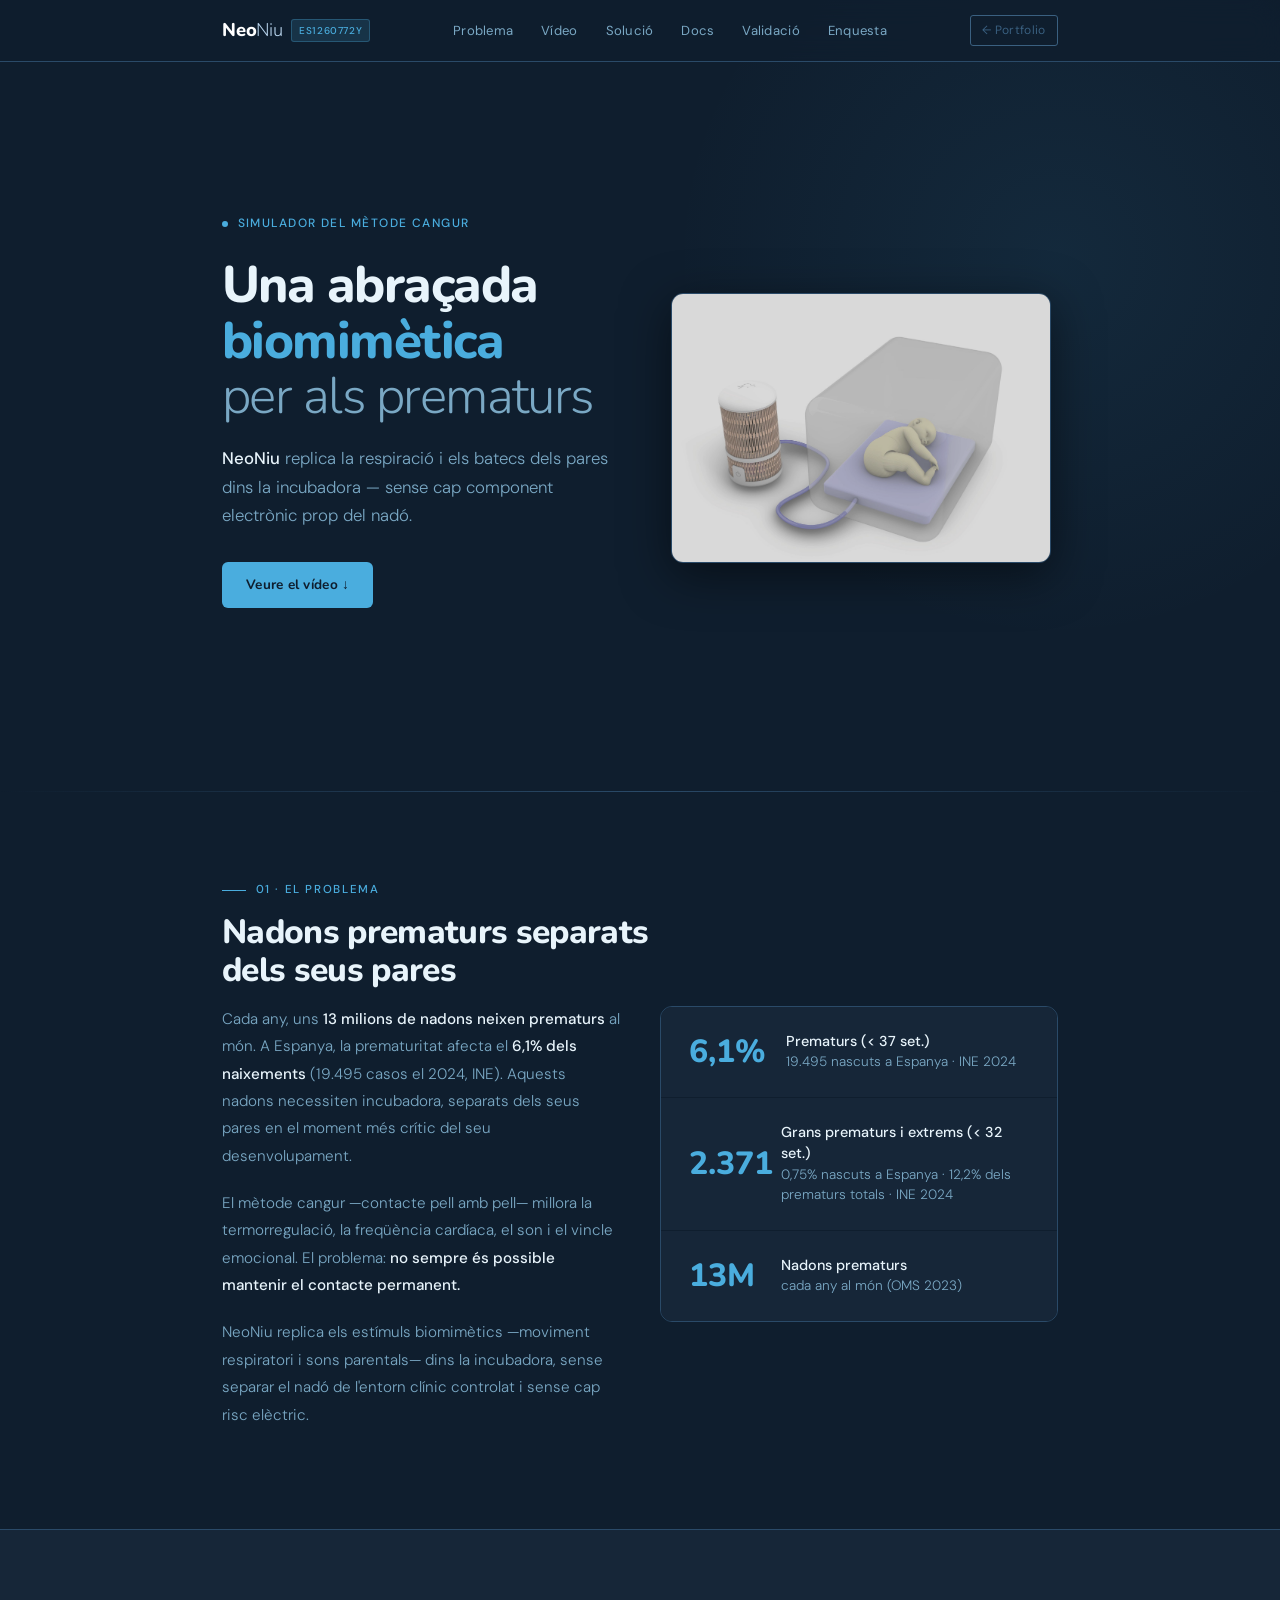
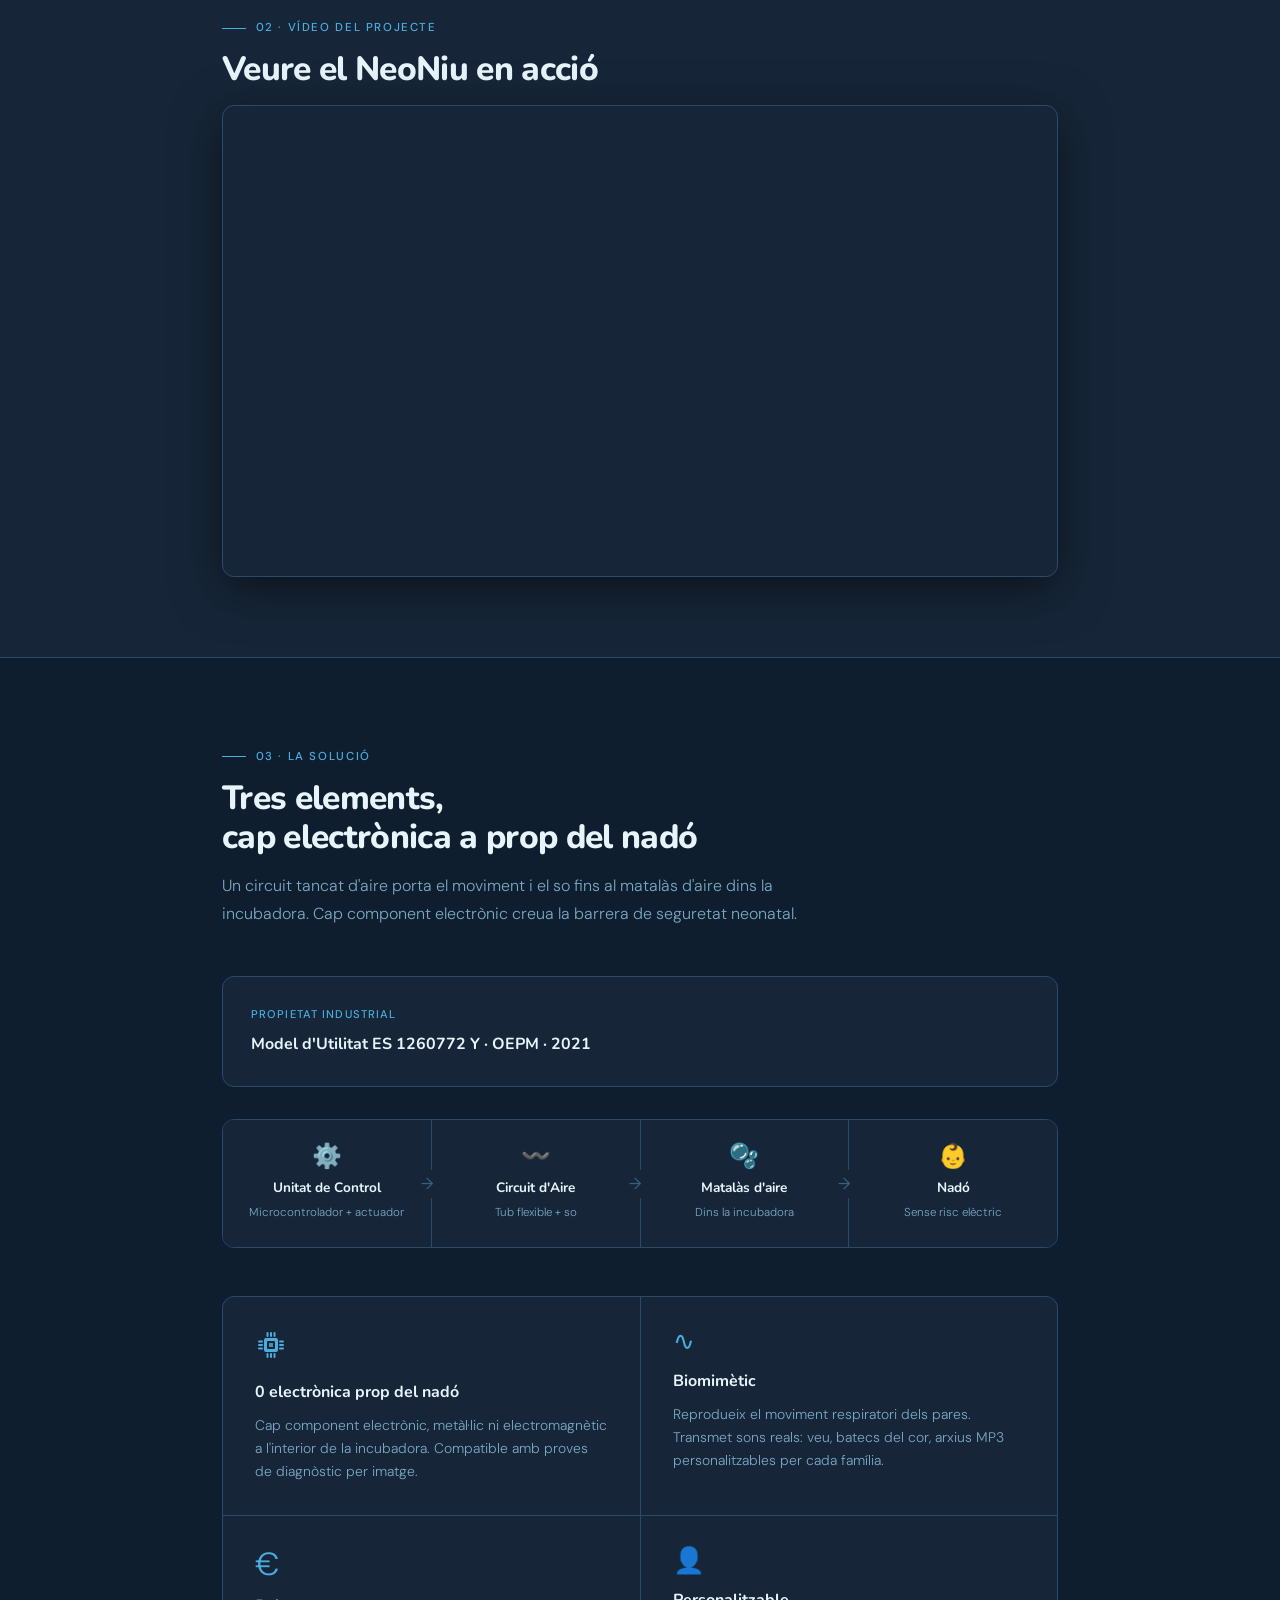
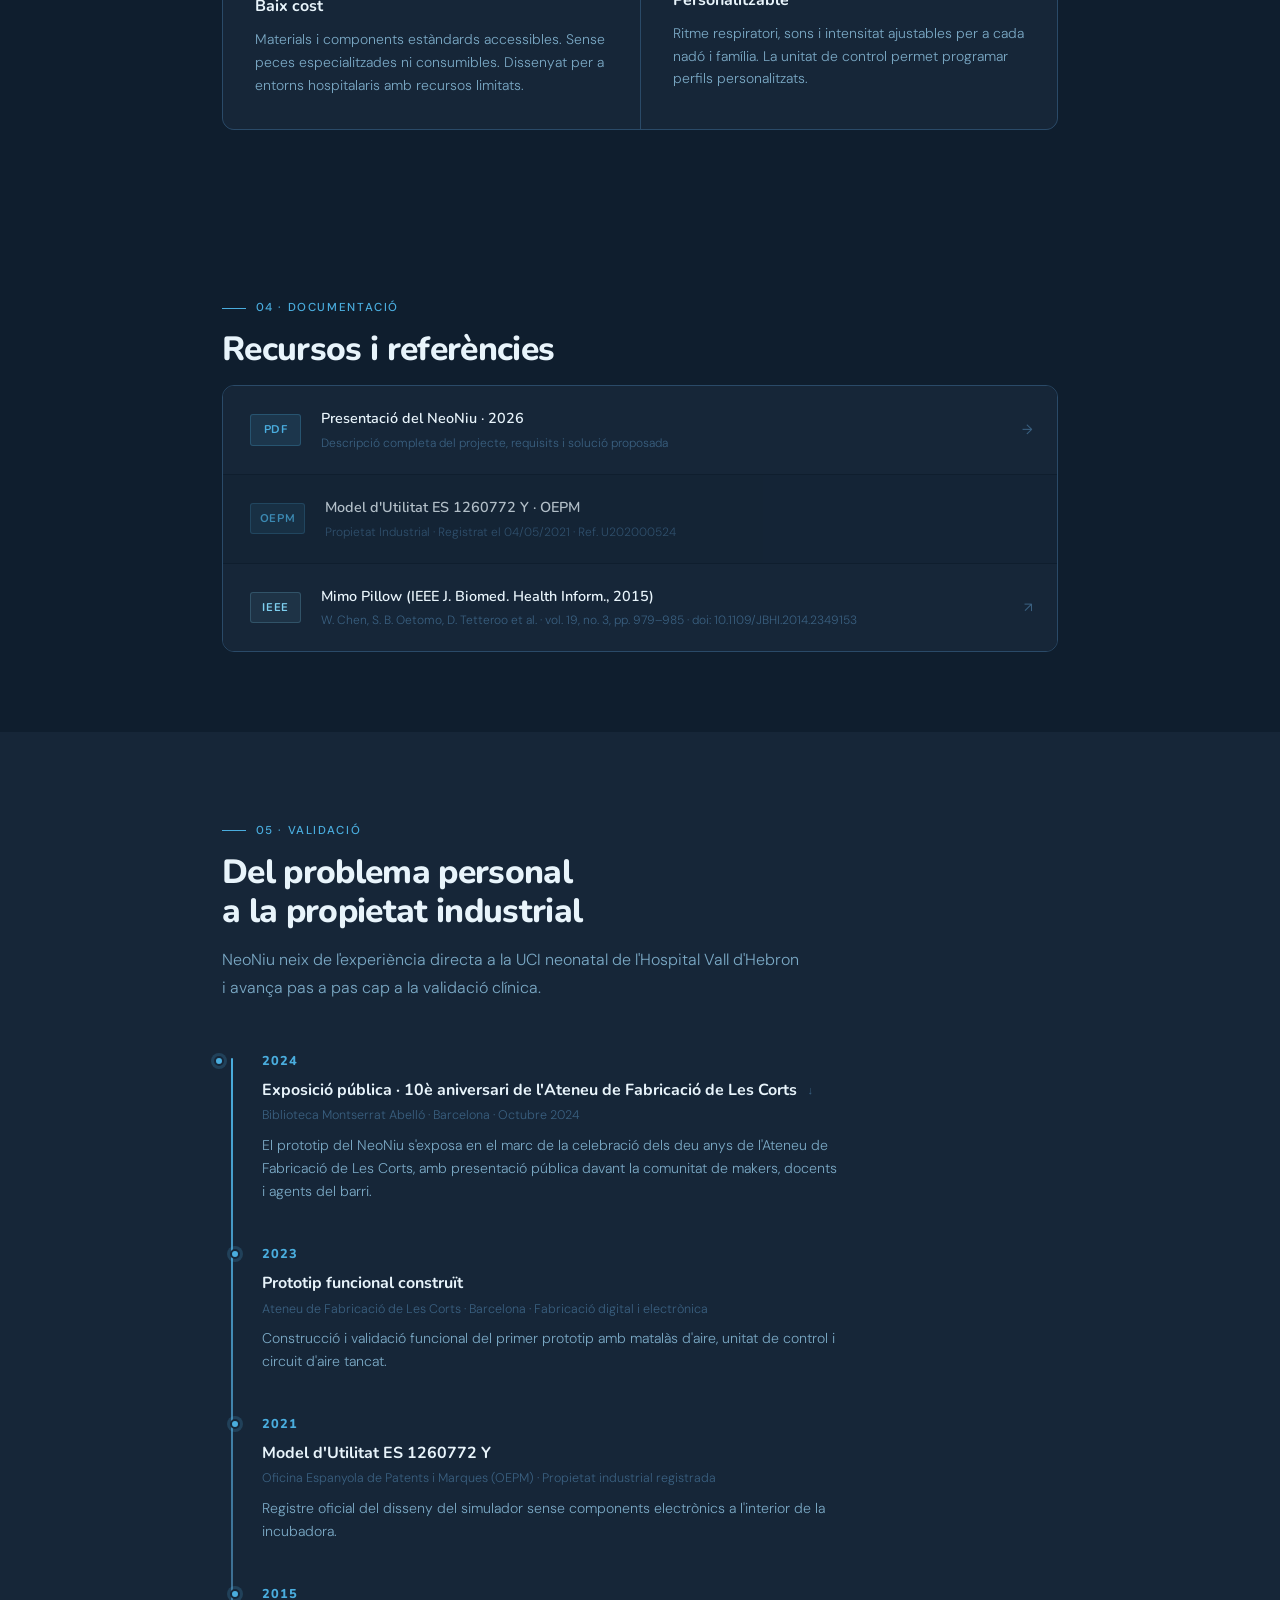
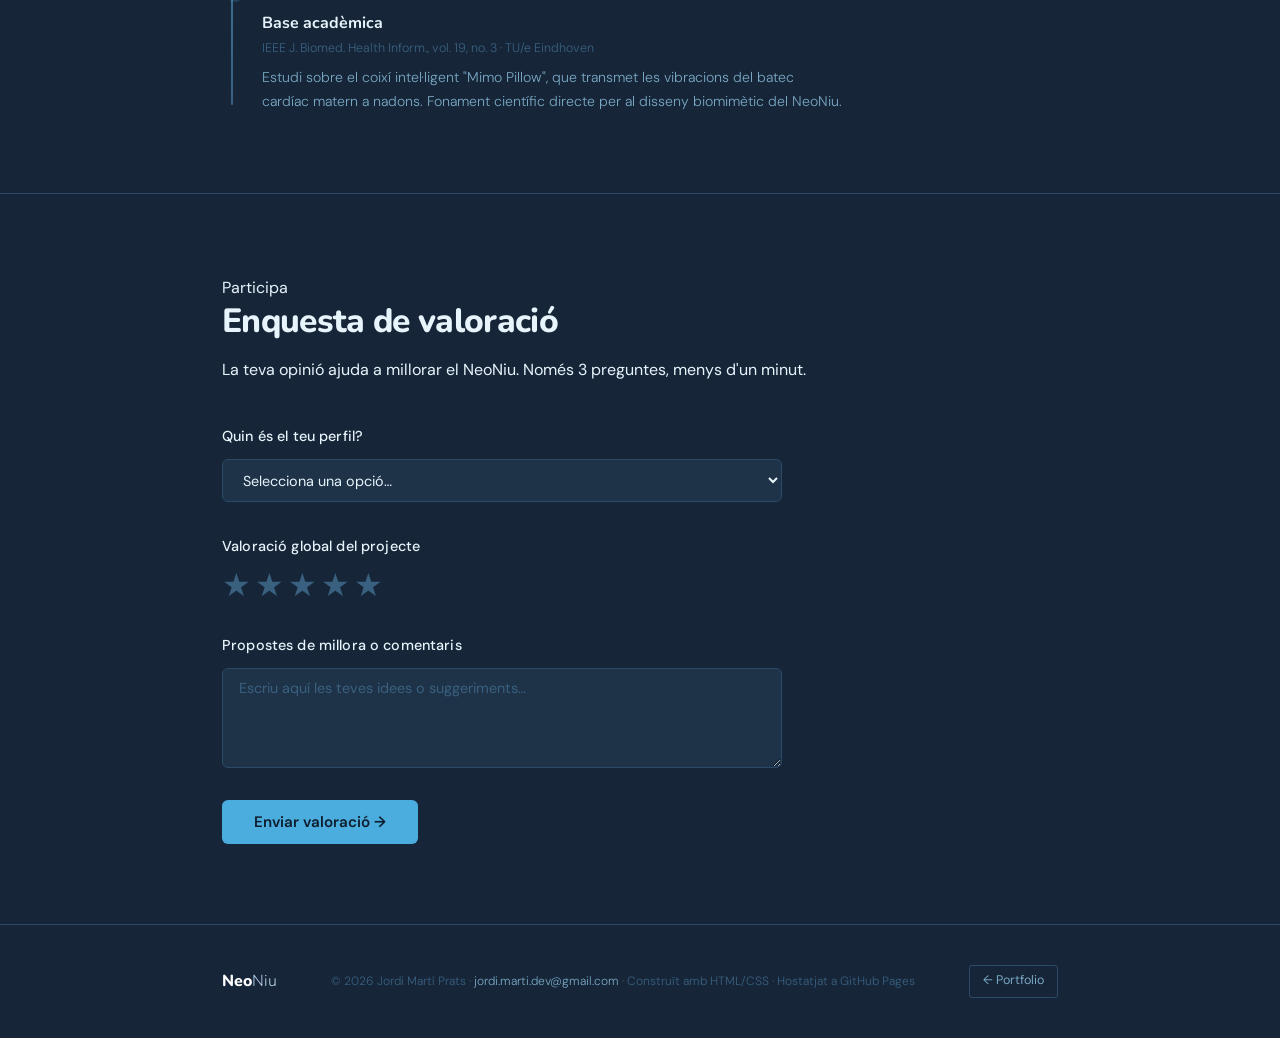
==== commit 3fb1b936: "canvi ubicació foto expo i format validació, nova ubicació docs pdf" ====
--- a/neoniu/index.html
+++ b/neoniu/index.html
@@ -58,10 +58,7 @@
         <div class="hero-visual fade-up delay-2">
           <div class="hero-img-frame">
             <img src="img/cangur-render-mobile.jpg" alt="Render 3D del NeoNiu: unitat de control, tub i matalàs dins incubadora">
-            <div class="hero-img-badge">
-              <span class="live-dot"></span>
-              <span>Prototip funcional · 2023</span>
-            </div>
+
           </div>
         </div>
 
@@ -92,10 +89,7 @@
             parentals— dins la incubadora, sense separar el nadó de l'entorn clínic
             controlat i sense cap risc elèctric.
           </p>
-          <div class="info-card">
-            <div class="ic-label">Propietat Industrial</div>
-            <div class="ic-value">Model d'Utilitat ES 1260772 Y · OEPM · 2021</div>
-          </div>
+
         </div>
 
         <div class="problema-stats">
@@ -152,7 +146,10 @@
         d'aire dins la incubadora. Cap component electrònic creua
         la barrera de seguretat neonatal.
       </p>
-
+          <div class="info-card">
+            <div class="ic-label">Propietat Industrial</div>
+            <div class="ic-value">Model d'Utilitat ES 1260772 Y · OEPM · 2021</div>
+          </div>
       <!-- Diagrama de flux -->
       <div class="solucio-flow">
         <div class="flow-node">
@@ -249,7 +246,7 @@
       <div class="section-eyebrow">04 · Documentació</div>
       <h2>Recursos i referències</h2>
       <div class="docs-list">
-        <a href="NeoNiu_2026.pdf" class="doc-item" target="_blank" rel="noopener">
+        <a href="docs/NeoNiu_2026.pdf" class="doc-item" target="_blank" rel="noopener">
           <span class="doc-icon">PDF</span>
           <div class="doc-body">
             <div class="doc-title">Presentació del NeoNiu · 2026</div>
@@ -286,11 +283,17 @@
         Vall d'Hebron i avança pas a pas cap a la validació clínica.
       </p>
       <div class="timeline">
-        <div class="timeline-item">
+        <div class="timeline-item timeline-item--expandable">
           <div class="timeline-year">2024</div>
-          <div class="timeline-title">Exposició pública · 10è aniversari de l'Ateneu de Fabricació de Les Corts</div>
+          <div class="timeline-title">Exposició pública · 10è aniversari de l'Ateneu de Fabricació de Les Corts <span class="tl-arrow">↓</span></div>
           <div class="timeline-source">Biblioteca Montserrat Abelló · Barcelona · Octubre 2024</div>
           <div class="timeline-desc">El prototip del NeoNiu s'exposa en el marc de la celebració dels deu anys de l'Ateneu de Fabricació de Les Corts, amb presentació pública davant la comunitat de makers, docents i agents del barri.</div>
+          <div class="timeline-photo">
+            <figure class="expo-figure">
+              <img src="img/exposicio_foto1_mobile.jpg" alt="Prototip del NeoNiu exposat a la Biblioteca Montserrat Abelló durant el 10è aniversari de l'Ateneu de Fabricació de Les Corts, octubre 2024">
+              <figcaption>Prototip del NeoNiu exposat a la Biblioteca Montserrat Abelló · Octubre 2024</figcaption>
+            </figure>
+          </div>
         </div>
         <div class="timeline-item">
           <div class="timeline-year">2023</div>
@@ -310,14 +313,6 @@
           <div class="timeline-source">IEEE J. Biomed. Health Inform., vol. 19, no. 3 · TU/e Eindhoven</div>
           <div class="timeline-desc">Estudi sobre el coixí intel·ligent "Mimo Pillow", que transmet les vibracions del batec cardíac matern a nadons. Fonament científic directe per al disseny biomimètic del NeoNiu.</div>
         </div>
-      </div>
-
-      <!-- Galeria exposició 2024 -->
-      <div class="expo-gallery">
-        <figure class="expo-figure">
-          <img src="img/exposicio_foto1_mobile.jpg" alt="Prototip del NeoNiu exposat a la Biblioteca Montserrat Abelló durant el 10è aniversari de l'Ateneu de Fabricació de Les Corts, octubre 2024">
-          <figcaption>Prototip del NeoNiu exposat a la Biblioteca Montserrat Abelló · Octubre 2024</figcaption>
-        </figure>
       </div>
 
     </div>
@@ -404,6 +399,12 @@
     });
   </script>
   <script>
+    const expandable = document.querySelector('.timeline-item--expandable');
+    if (expandable) {
+      expandable.querySelector('.timeline-photo').addEventListener('click', e => e.stopPropagation());
+      expandable.addEventListener('click', () => expandable.classList.toggle('is-open'));
+    }
+
     const surveyForm = document.querySelector('.survey-form');
     if (surveyForm) {
       surveyForm.addEventListener('submit', async (e) => {
--- a/neoniu/neoniu.css
+++ b/neoniu/neoniu.css
@@ -424,6 +424,7 @@
   border-radius: var(--nn-radius-lg);
   padding: 1.75rem;
   margin-top: 1.5rem;
+  margin-bottom: 2rem;
 }
 .info-card .ic-label {
   font-size: 0.7rem;
@@ -616,6 +617,43 @@
   padding-bottom: 2.5rem;
 }
 .timeline-item:last-child { padding-bottom: 0; }
+
+.timeline-item--expandable {
+  cursor: pointer;
+  margin-left: -1rem;
+  padding-left: 1rem;
+  padding-right: 0.75rem;
+  border-radius: var(--nn-radius-lg);
+  transition: background 0.2s;
+}
+.timeline-item--expandable::before {
+  left: -1rem;
+}
+.timeline-item--expandable:hover,
+.timeline-item--expandable.is-open {
+  background: var(--nn-bg3);
+}
+.tl-arrow {
+  display: inline-block;
+  font-size: 0.7rem;
+  color: var(--nn-faint);
+  margin-left: 0.4rem;
+  vertical-align: middle;
+  transition: transform 0.3s ease, color 0.2s;
+}
+.timeline-item--expandable:hover .tl-arrow,
+.timeline-item--expandable.is-open .tl-arrow { color: var(--nn-accent); }
+.timeline-item--expandable.is-open .tl-arrow { transform: rotate(180deg); }
+
+.timeline-photo {
+  max-height: 0;
+  overflow: hidden;
+  transition: max-height 0.45s ease;
+}
+.timeline-item--expandable.is-open .timeline-photo {
+  max-height: 420px;
+}
+.timeline-photo .expo-figure { margin-top: 1.25rem; }
 .timeline-item::before {
   content: '';
   position: absolute;
@@ -729,13 +767,8 @@
 .doc-item:hover .doc-arrow { color: var(--nn-accent); transform: translateX(3px); }
 
 /* ════════════════════════════════════
-   GALERIA EXPOSICIÓ
-════════════════════════════════════ */
-.expo-gallery {
-  margin-top: 3rem;
-  padding-top: 2.5rem;
-  border-top: 1px solid var(--nn-border);
-}
+   FIGURA EXPOSICIÓ
+════════════════════════════════════ */
 .expo-figure {
   margin: 0 auto;
   border-radius: var(--nn-radius-lg);
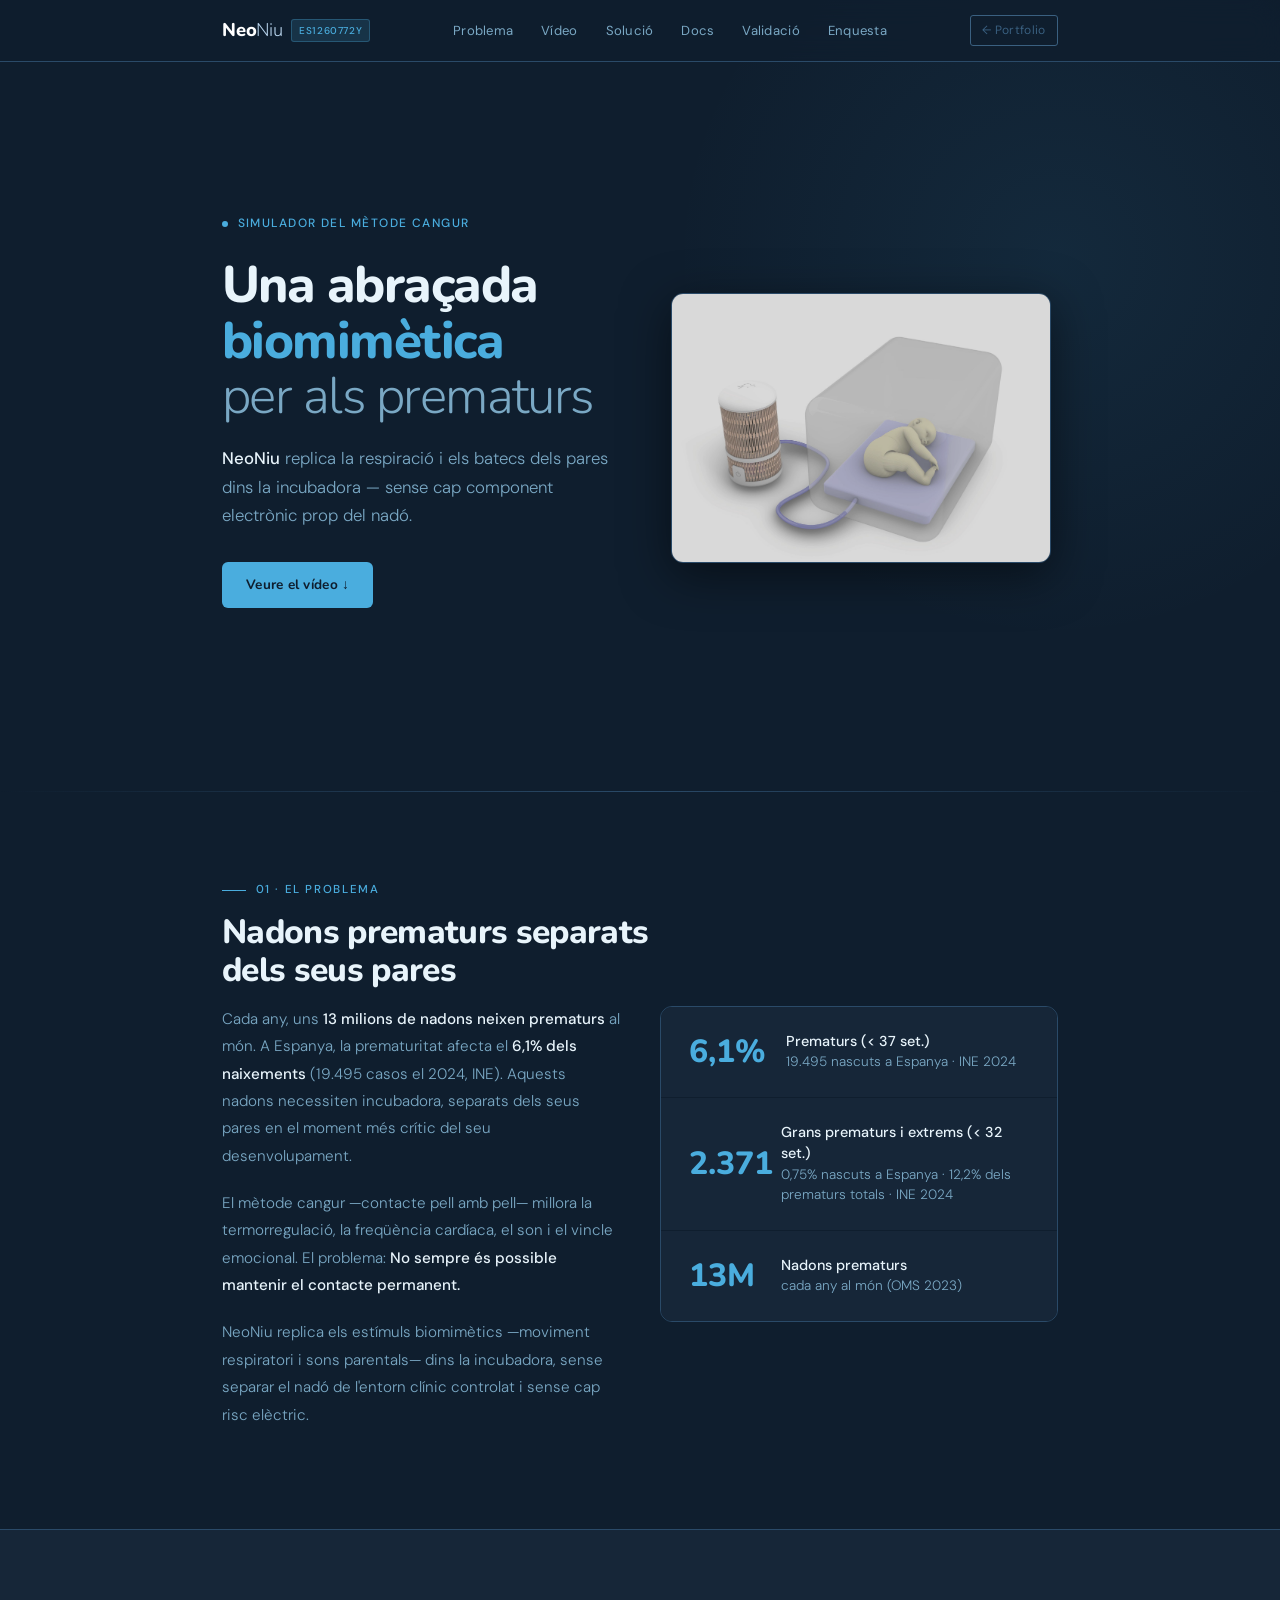
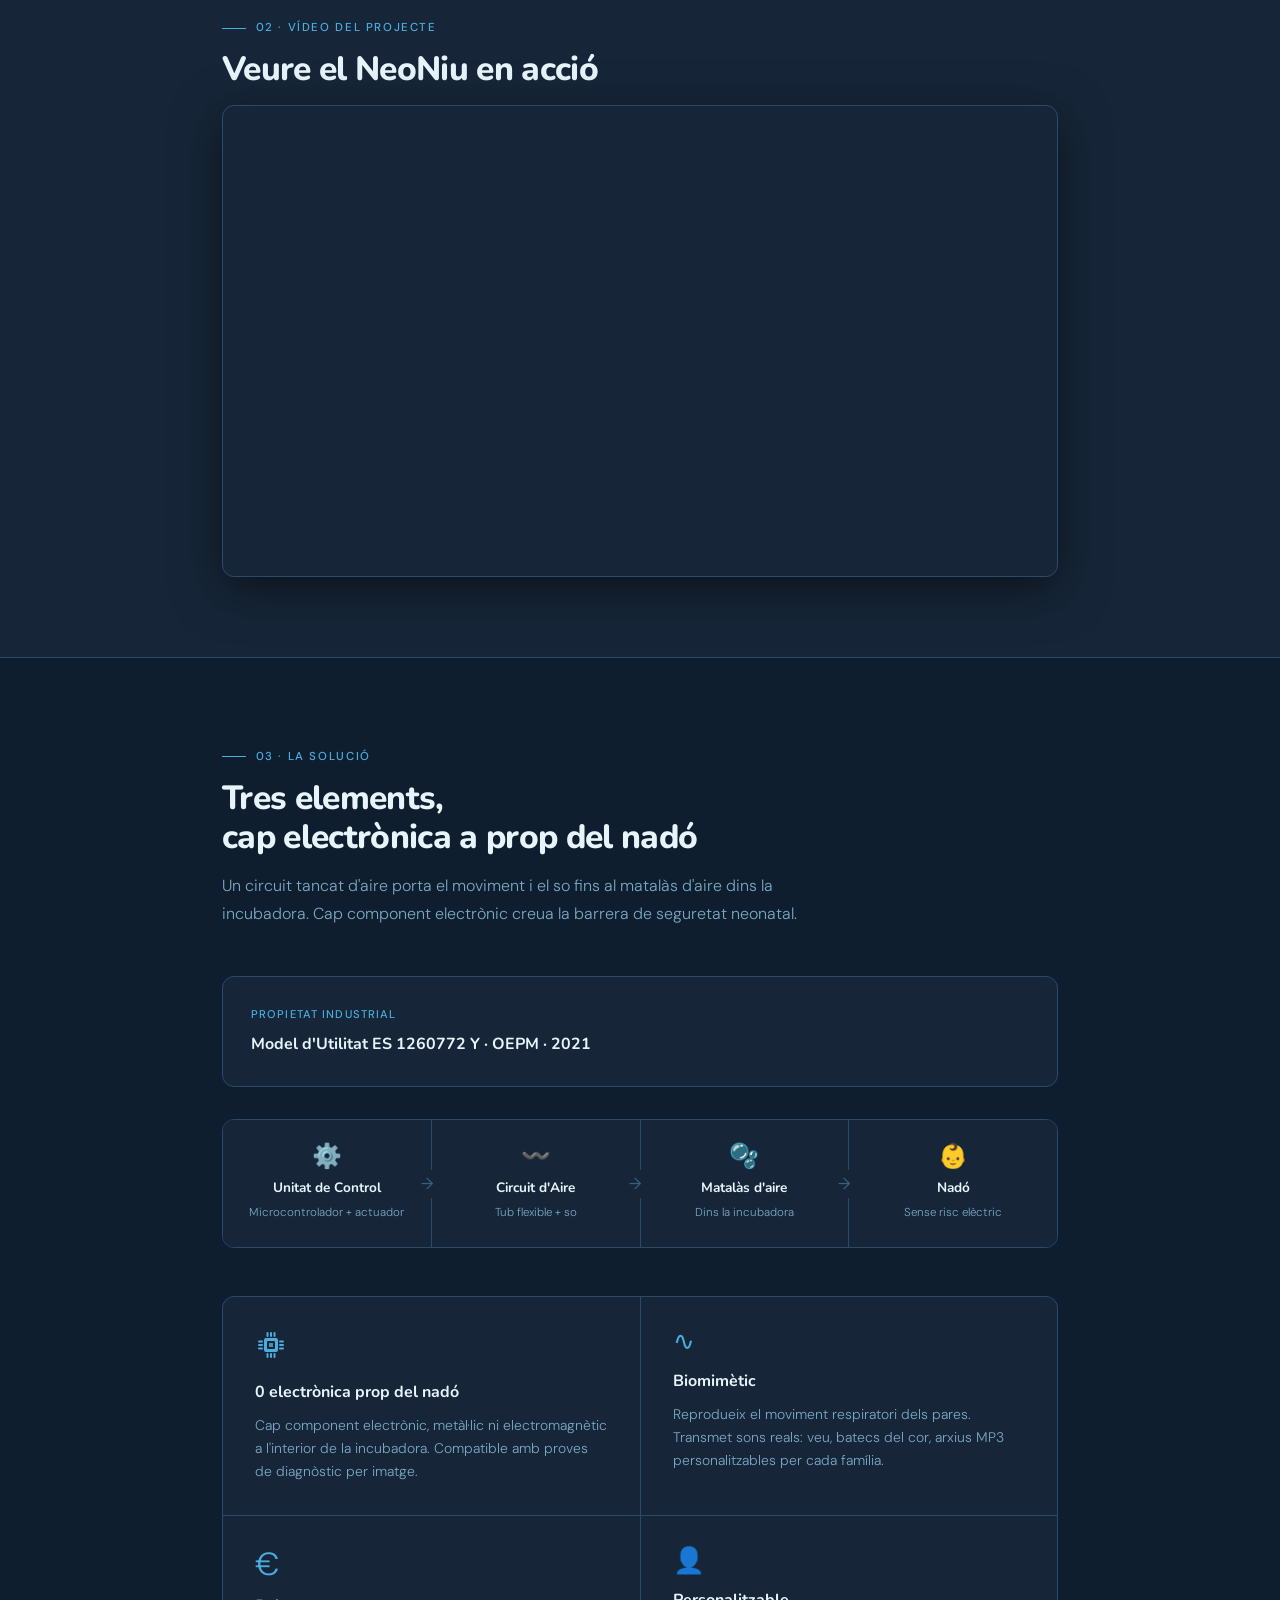
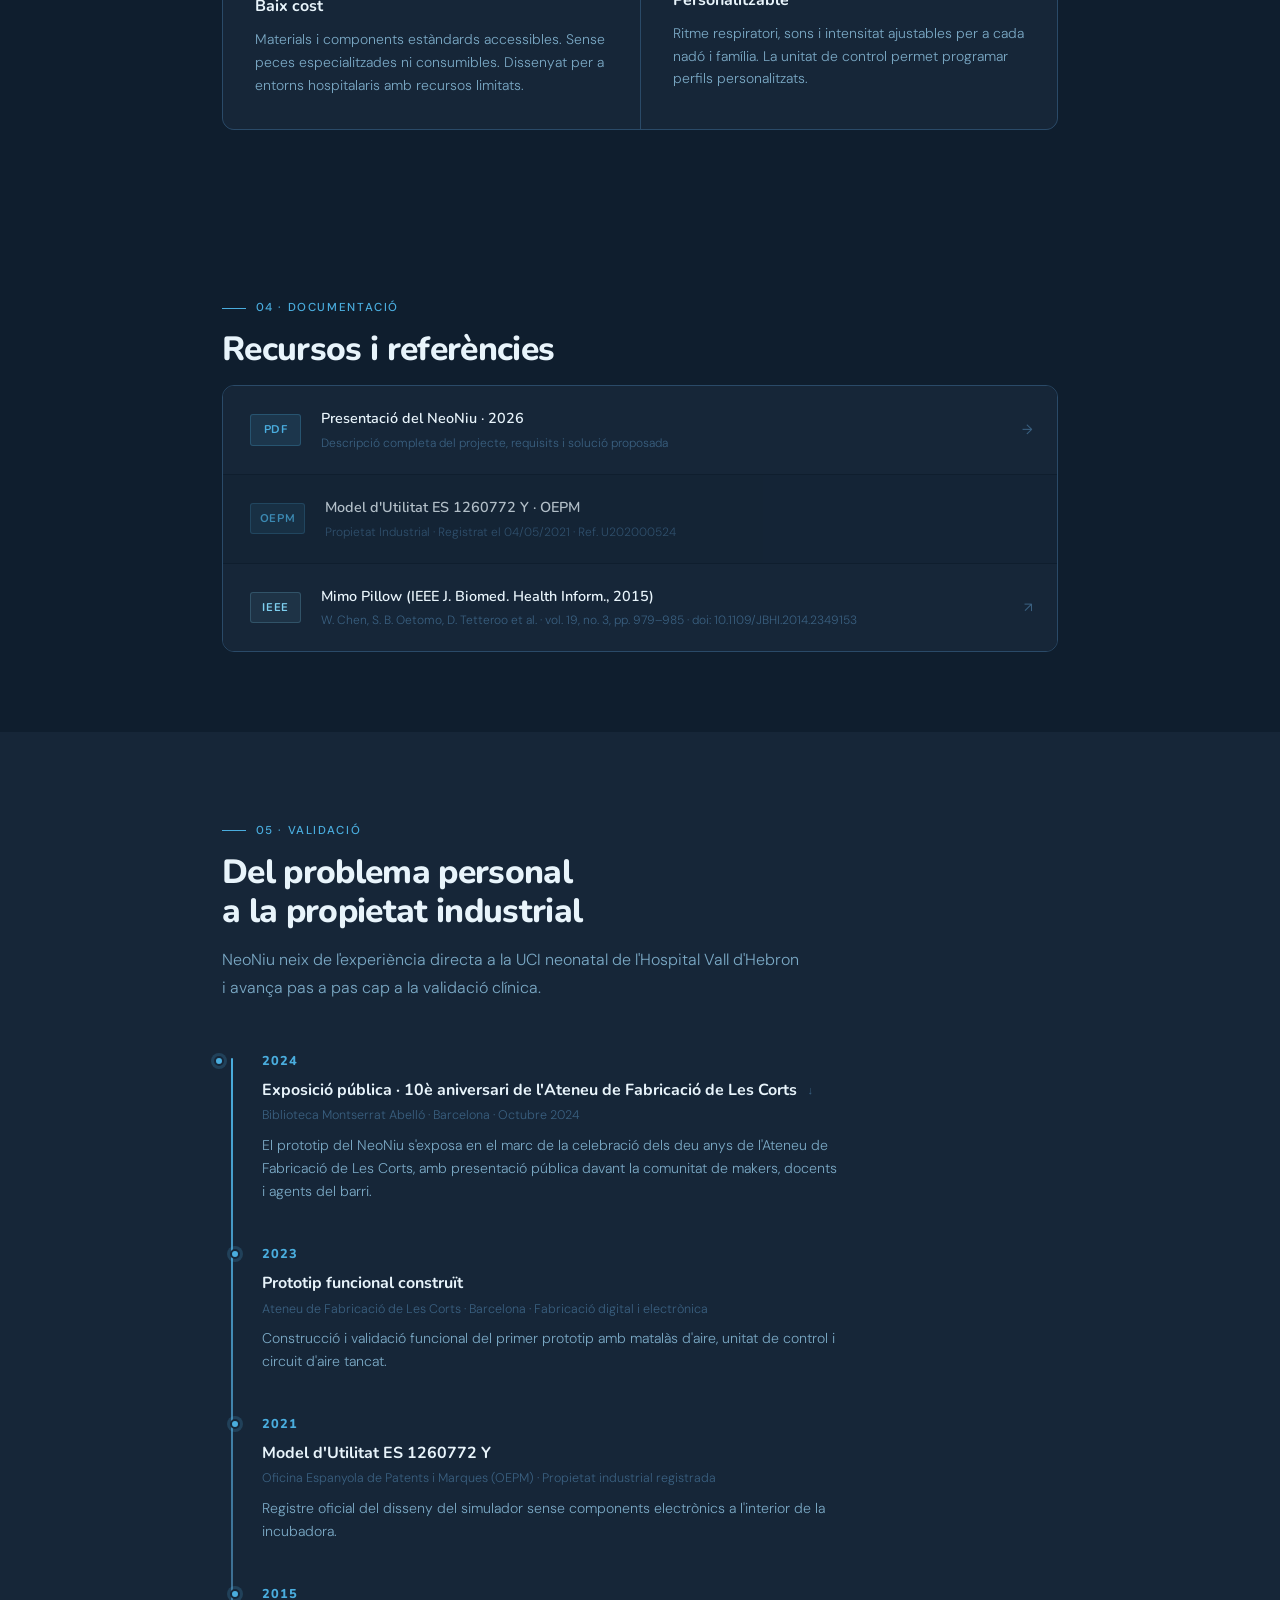
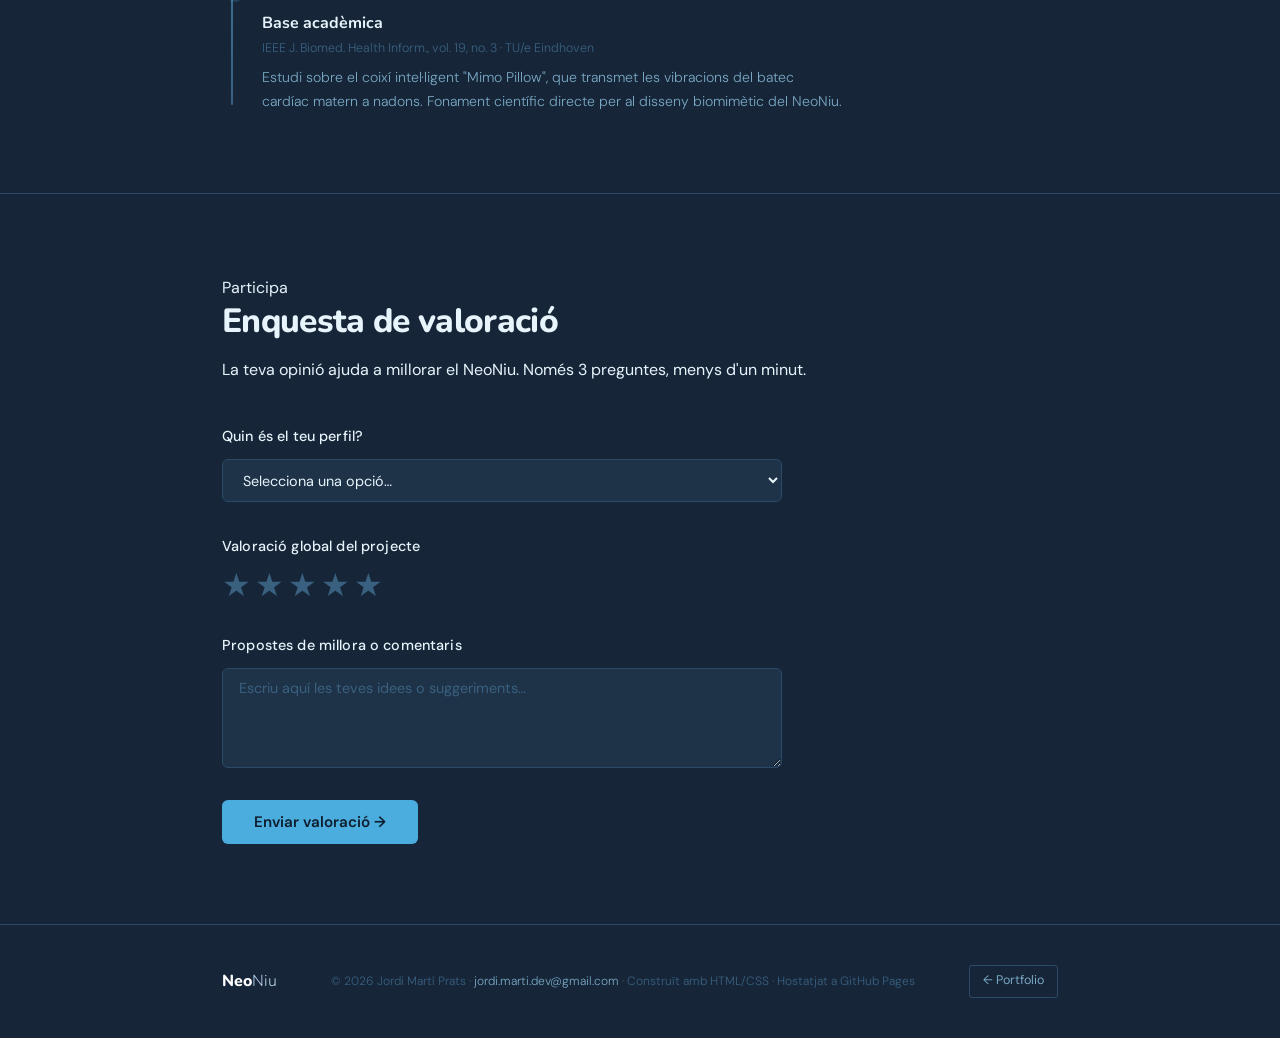
==== commit 1b39c8e3: "diverses correccions menors de format" ====
--- a/neoniu/index.html
+++ b/neoniu/index.html
@@ -17,6 +17,7 @@
         <span class="badge">ES1260772Y</span>
       </a>
       <ul class="nav-links">
+        <li class="nav-mobile-only"><a href="#hero">Inici</a></li>
         <li><a href="#problema">Problema</a></li>
         <li><a href="#video">Vídeo</a></li>
         <li><a href="#solucio">Solució</a></li>
@@ -82,7 +83,7 @@
           <p>
             El mètode cangur —contacte pell amb pell— millora la termorregulació,
             la freqüència cardíaca, el son i el vincle emocional. El problema:
-            <strong>no sempre és possible mantenir el contacte permanent.</strong>
+            <strong>No sempre és possible mantenir el contacte permanent.</strong>
           </p>
           <p>
             NeoNiu replica els estímuls biomimètics —moviment respiratori i sons
--- a/neoniu/neoniu.css
+++ b/neoniu/neoniu.css
@@ -102,6 +102,7 @@
   list-style: none;
   align-items: center;
 }
+.nav-mobile-only { display: none; }
 .nav-links a {
   font-family: var(--nn-body);
   font-size: 0.82rem;
@@ -795,6 +796,7 @@
   font-weight: 300;
   letter-spacing: 0.02em;
   border-top: 1px solid var(--nn-border);
+  border-radius: 0 0 var(--nn-radius-lg) var(--nn-radius-lg);
 }
 
 /* ════════════════════════════════════
@@ -933,6 +935,7 @@
     width: 100%;
     border-bottom: 1px solid var(--nn-border);
   }
+  nav.nav-open .nav-links .nav-mobile-only { display: list-item; }
   nav.nav-open .nav-links a {
     display: block;
     padding: 1rem 0;
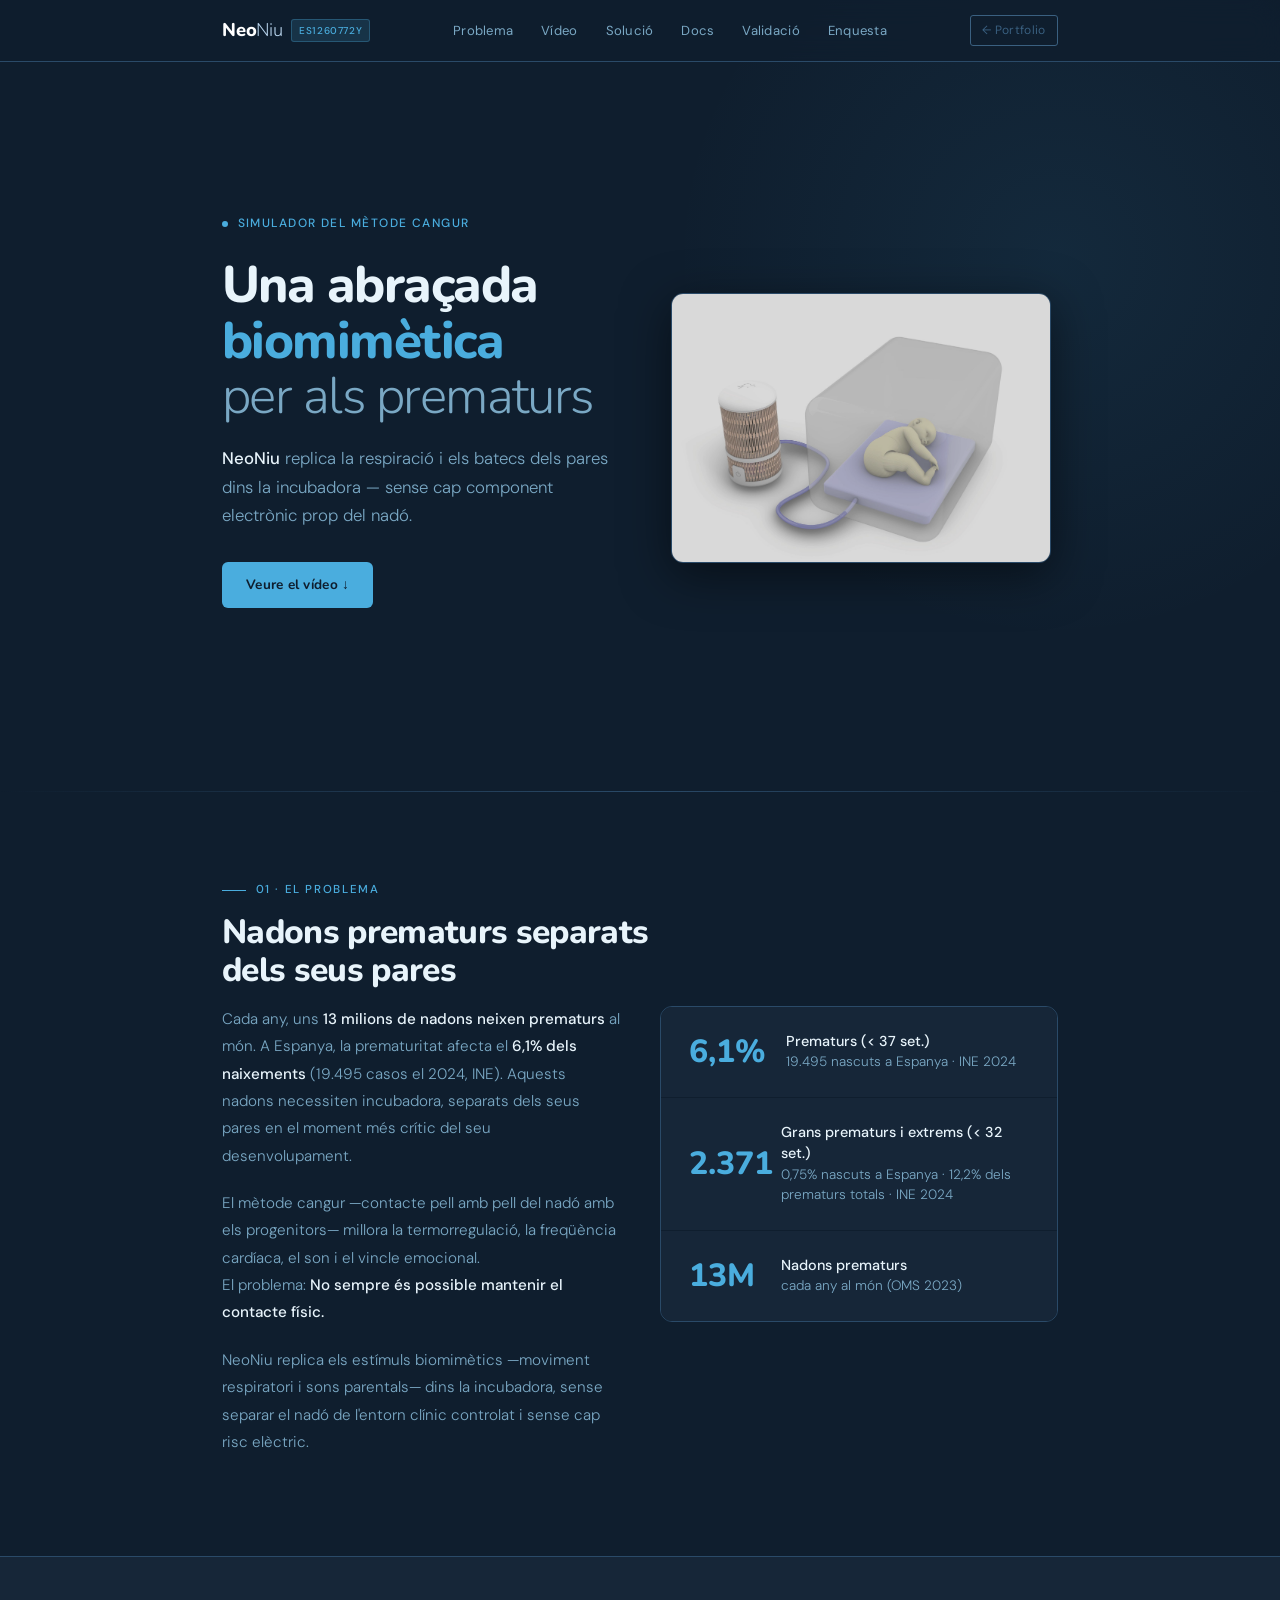
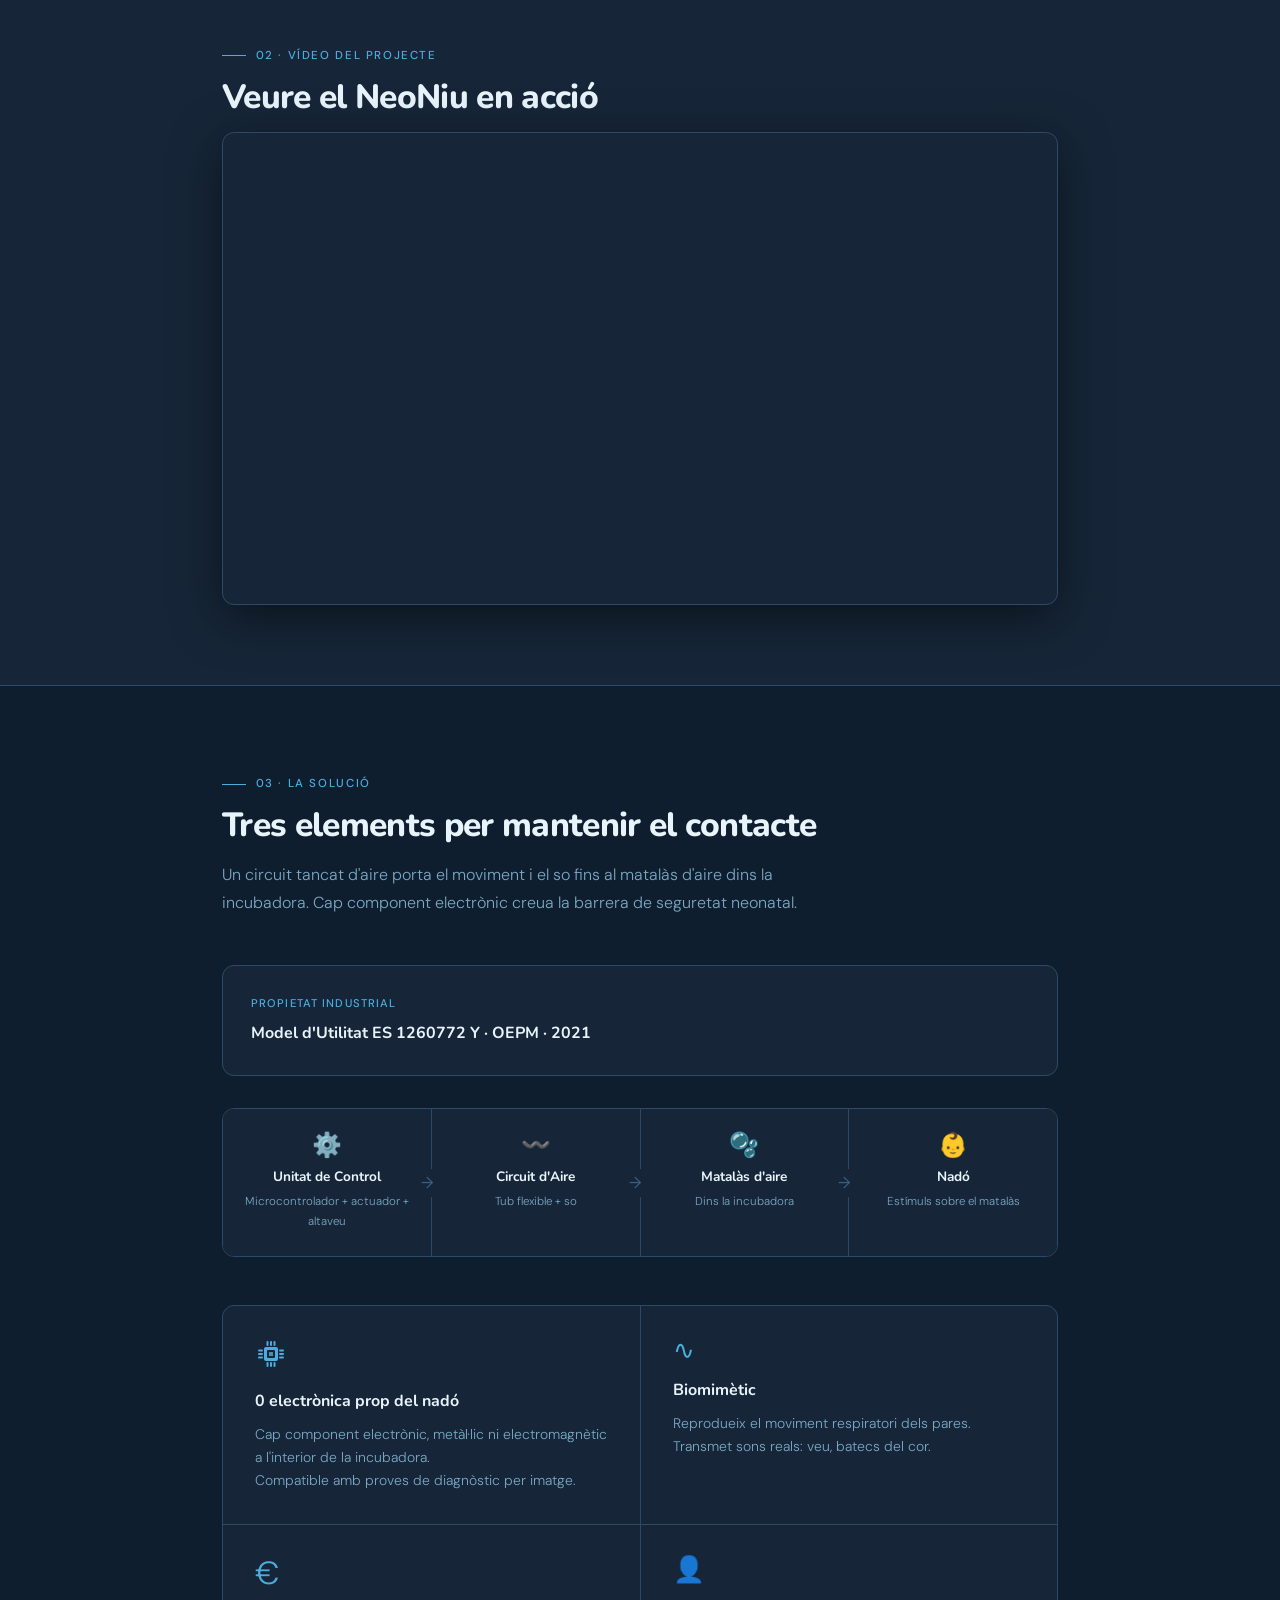
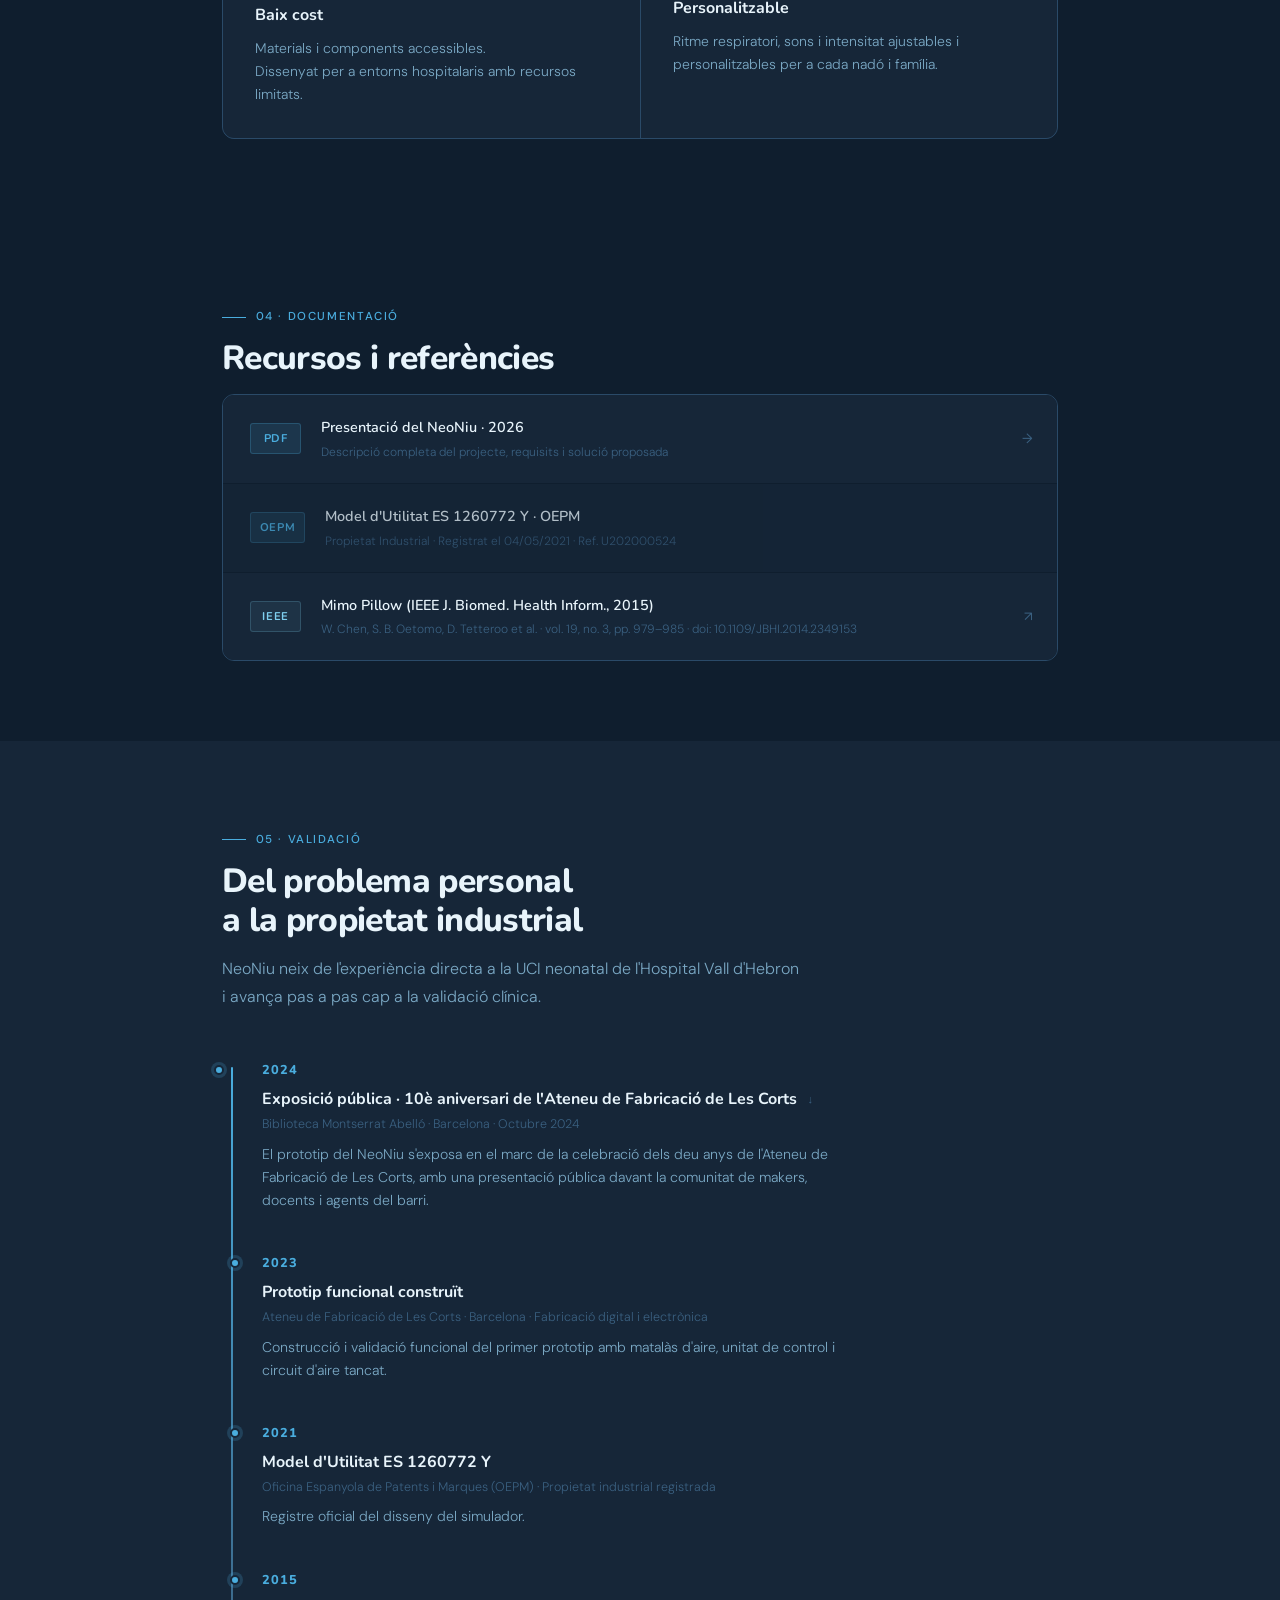
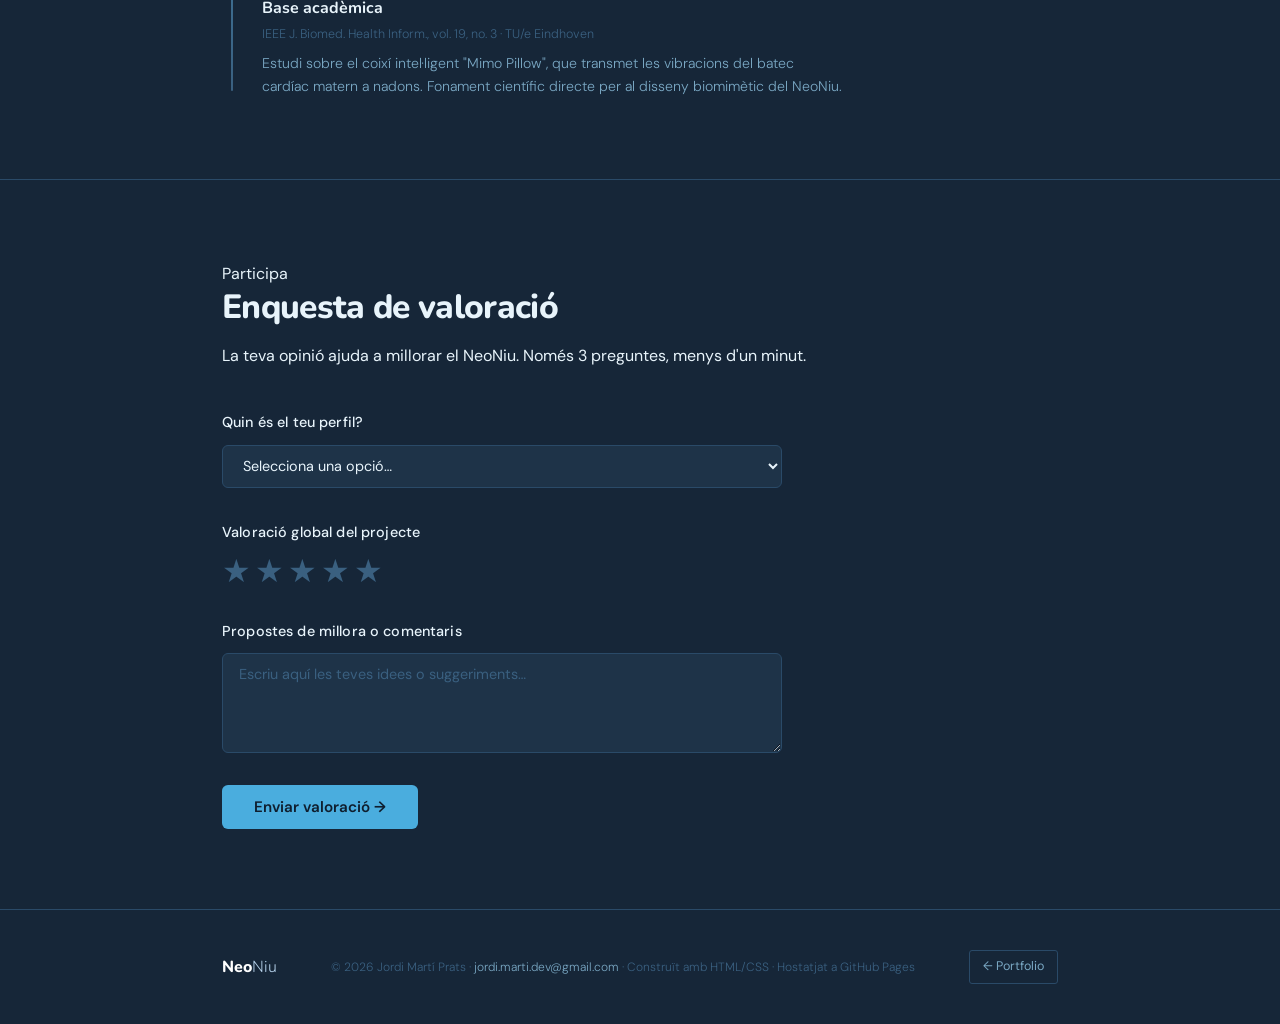
==== commit 490ea696: "canvi contingut apartat problema, canvi comentaris diagrama flux, feature-grid, canvi comentar valid" ====
--- a/neoniu/index.html
+++ b/neoniu/index.html
@@ -81,9 +81,9 @@
             moment més crític del seu desenvolupament.
           </p>
           <p>
-            El mètode cangur —contacte pell amb pell— millora la termorregulació,
-            la freqüència cardíaca, el son i el vincle emocional. El problema:
-            <strong>No sempre és possible mantenir el contacte permanent.</strong>
+            El mètode cangur —contacte pell amb pell del nadó amb els progenitors— millora la termorregulació,
+            la freqüència cardíaca, el son i el vincle emocional. <br>El problema:
+            <strong>No sempre és possible mantenir el contacte físic.</strong>
           </p>
           <p>
             NeoNiu replica els estímuls biomimètics —moviment respiratori i sons
@@ -141,7 +141,7 @@
   <section id="solucio">
     <div class="container">
       <div class="section-eyebrow">03 · La Solució</div>
-      <h2>Tres elements,<br>cap electrònica a prop del nadó</h2>
+      <h2>Tres elements per mantenir el contacte</h2>
       <p class="section-lead">
         Un circuit tancat d'aire porta el moviment i el so fins al matalàs
         d'aire dins la incubadora. Cap component electrònic creua
@@ -156,7 +156,7 @@
         <div class="flow-node">
           <div class="flow-icon">⚙️</div>
           <div class="flow-title">Unitat de Control</div>
-          <div class="flow-sub">Microcontrolador + actuador</div>
+          <div class="flow-sub">Microcontrolador + actuador + altaveu</div>
         </div>
         <div class="flow-node">
           <div class="flow-icon">〰️</div>
@@ -171,7 +171,7 @@
         <div class="flow-node">
           <div class="flow-icon">👶</div>
           <div class="flow-title">Nadó</div>
-          <div class="flow-sub">Sense risc elèctric</div>
+          <div class="flow-sub">Estímuls sobre el matalàs</div>
         </div>
       </div>
 
@@ -205,8 +205,7 @@
           </div>
           <div class="feature-title">0 electrònica prop del nadó</div>
           <div class="feature-desc">
-            Cap component electrònic, metàl·lic ni electromagnètic
-            a l'interior de la incubadora. Compatible amb proves
+            Cap component electrònic, metàl·lic ni electromagnètic a l'interior de la incubadora. <br>Compatible amb proves
             de diagnòstic per imatge.
           </div>
         </div>
@@ -214,27 +213,21 @@
           <div class="feature-icon">∿</div>
           <div class="feature-title">Biomimètic</div>
           <div class="feature-desc">
-            Reprodueix el moviment respiratori dels pares. 
-            Transmet sons reals: veu, batecs del cor,
-            arxius MP3 personalitzables per cada família.
+            Reprodueix el moviment respiratori dels pares. <br>Transmet sons reals: veu, batecs del cor.
           </div>
         </div>
         <div class="feature">
           <div class="feature-icon text-icon">€</div>
           <div class="feature-title">Baix cost</div>
           <div class="feature-desc">
-            Materials i components estàndards accessibles.
-            Sense peces especialitzades ni consumibles.
-            Dissenyat per a entorns hospitalaris amb recursos limitats.
+            Materials i components accessibles. <br>Dissenyat per a entorns hospitalaris amb recursos limitats.
           </div>
         </div>
         <div class="feature">
           <div class="feature-icon">👤</div>
           <div class="feature-title">Personalitzable</div>
           <div class="feature-desc">
-            Ritme respiratori, sons i intensitat ajustables per a
-            cada nadó i família. La unitat de control permet
-            programar perfils personalitzats.
+            Ritme respiratori, sons i intensitat ajustables i personalitzables per a cada nadó i família.
           </div>
         </div>
       </div>
@@ -288,7 +281,7 @@
           <div class="timeline-year">2024</div>
           <div class="timeline-title">Exposició pública · 10è aniversari de l'Ateneu de Fabricació de Les Corts <span class="tl-arrow">↓</span></div>
           <div class="timeline-source">Biblioteca Montserrat Abelló · Barcelona · Octubre 2024</div>
-          <div class="timeline-desc">El prototip del NeoNiu s'exposa en el marc de la celebració dels deu anys de l'Ateneu de Fabricació de Les Corts, amb presentació pública davant la comunitat de makers, docents i agents del barri.</div>
+          <div class="timeline-desc">El prototip del NeoNiu s'exposa en el marc de la celebració dels deu anys de l'Ateneu de Fabricació de Les Corts, amb una presentació pública davant la comunitat de makers, docents i agents del barri.</div>
           <div class="timeline-photo">
             <figure class="expo-figure">
               <img src="img/exposicio_foto1_mobile.jpg" alt="Prototip del NeoNiu exposat a la Biblioteca Montserrat Abelló durant el 10è aniversari de l'Ateneu de Fabricació de Les Corts, octubre 2024">
@@ -306,7 +299,7 @@
           <div class="timeline-year">2021</div>
           <div class="timeline-title">Model d'Utilitat ES 1260772 Y</div>
           <div class="timeline-source">Oficina Espanyola de Patents i Marques (OEPM) · Propietat industrial registrada</div>
-          <div class="timeline-desc">Registre oficial del disseny del simulador sense components electrònics a l'interior de la incubadora.</div>
+          <div class="timeline-desc">Registre oficial del disseny del simulador.</div>
         </div>
         <div class="timeline-item">
           <div class="timeline-year">2015</div>
--- a/neoniu/neoniu.css
+++ b/neoniu/neoniu.css
@@ -1038,9 +1038,12 @@
 }
 
 .star-rating label:hover,
-.star-rating label:hover ~ label,
+.star-rating label:hover ~ label {
+  color: var(--nn-accent);
+}
+
 .star-rating input:checked ~ label {
-  color: var(--nn-accent);
+  color: #f5c518;
 }
 
 .survey-btn {
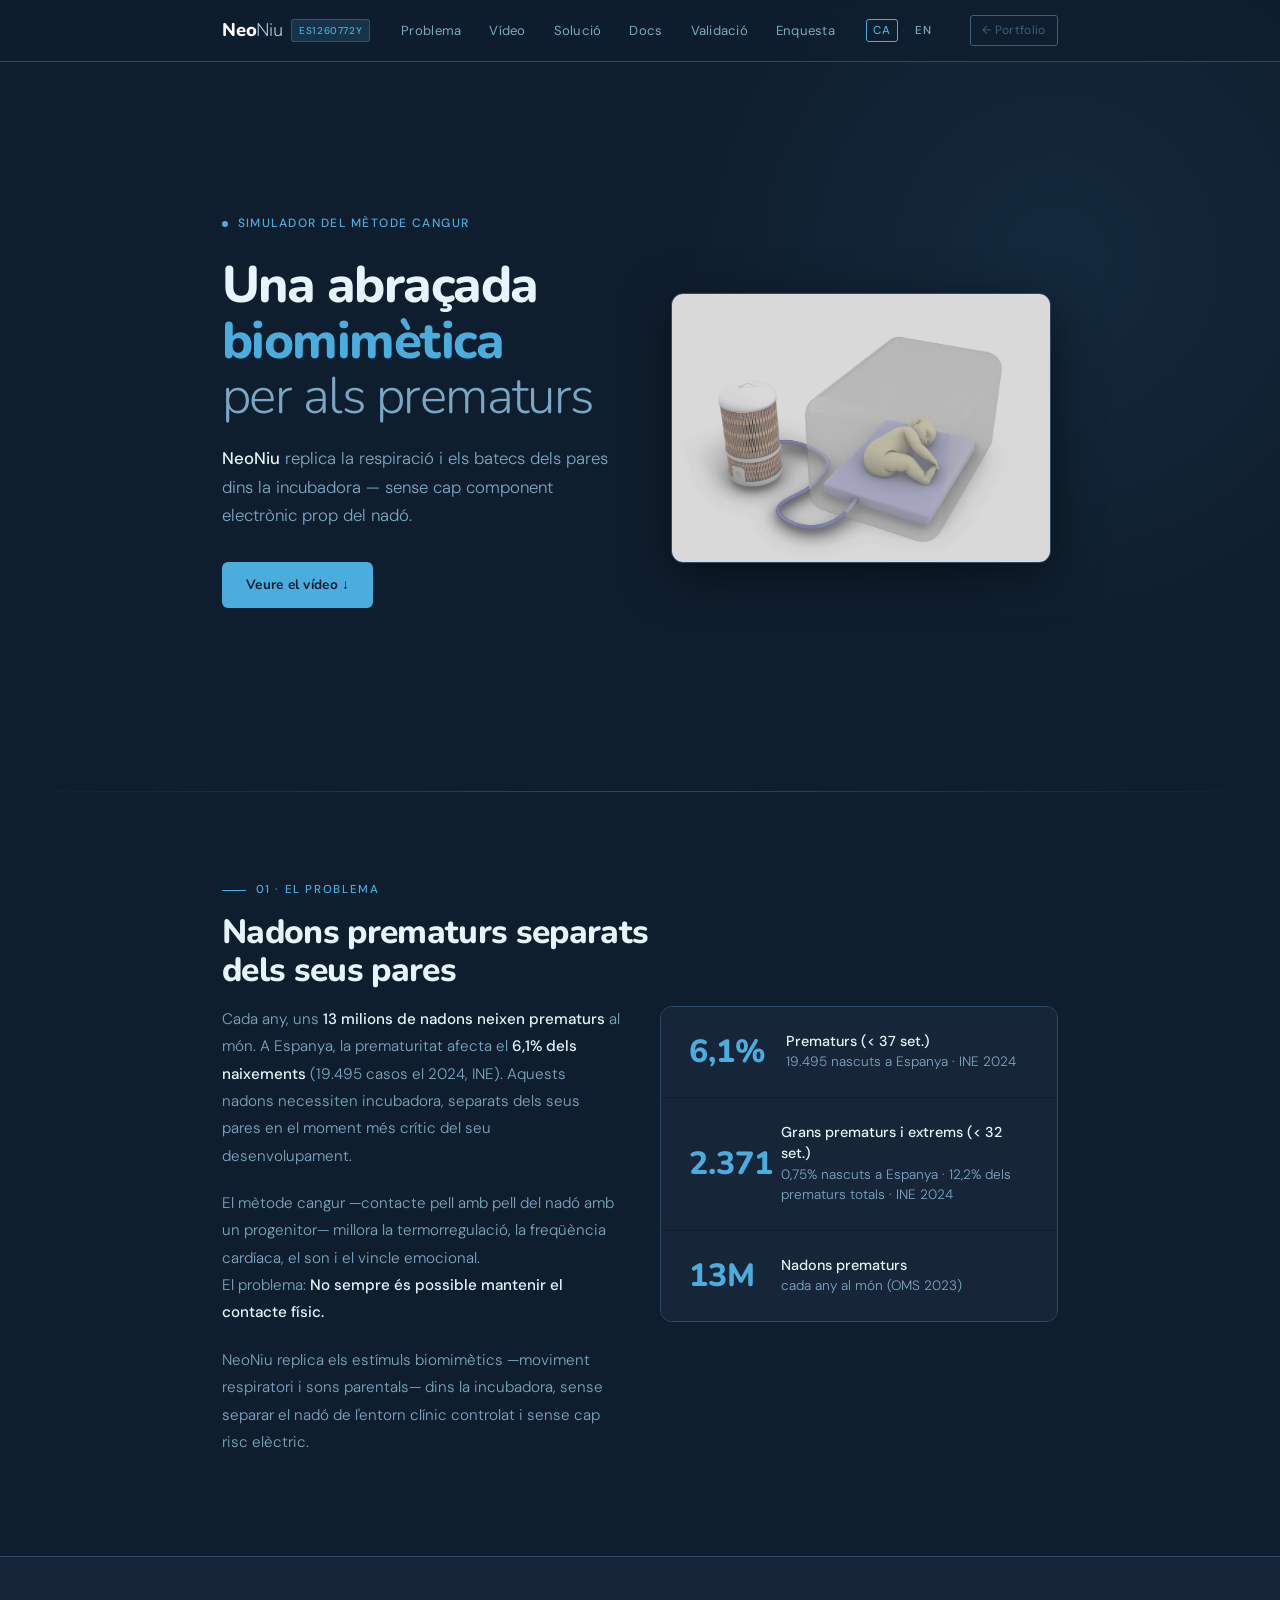
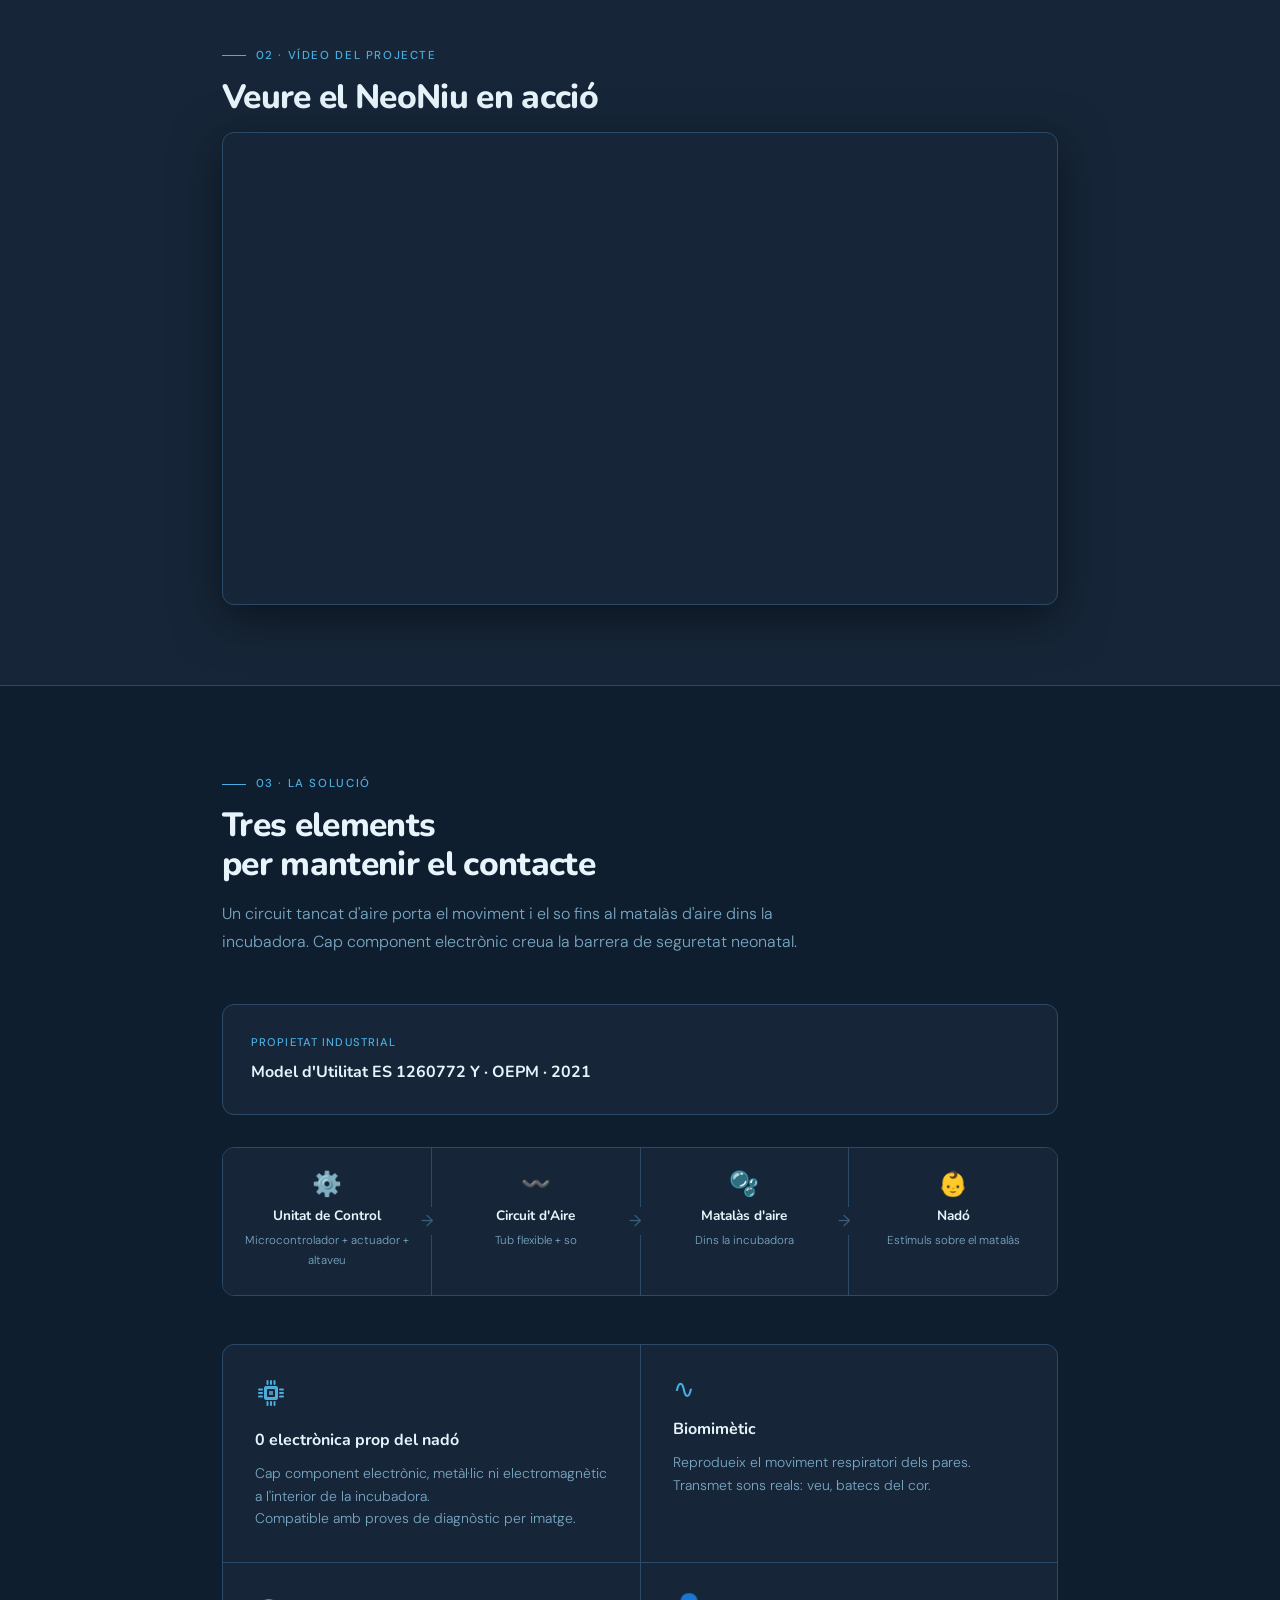
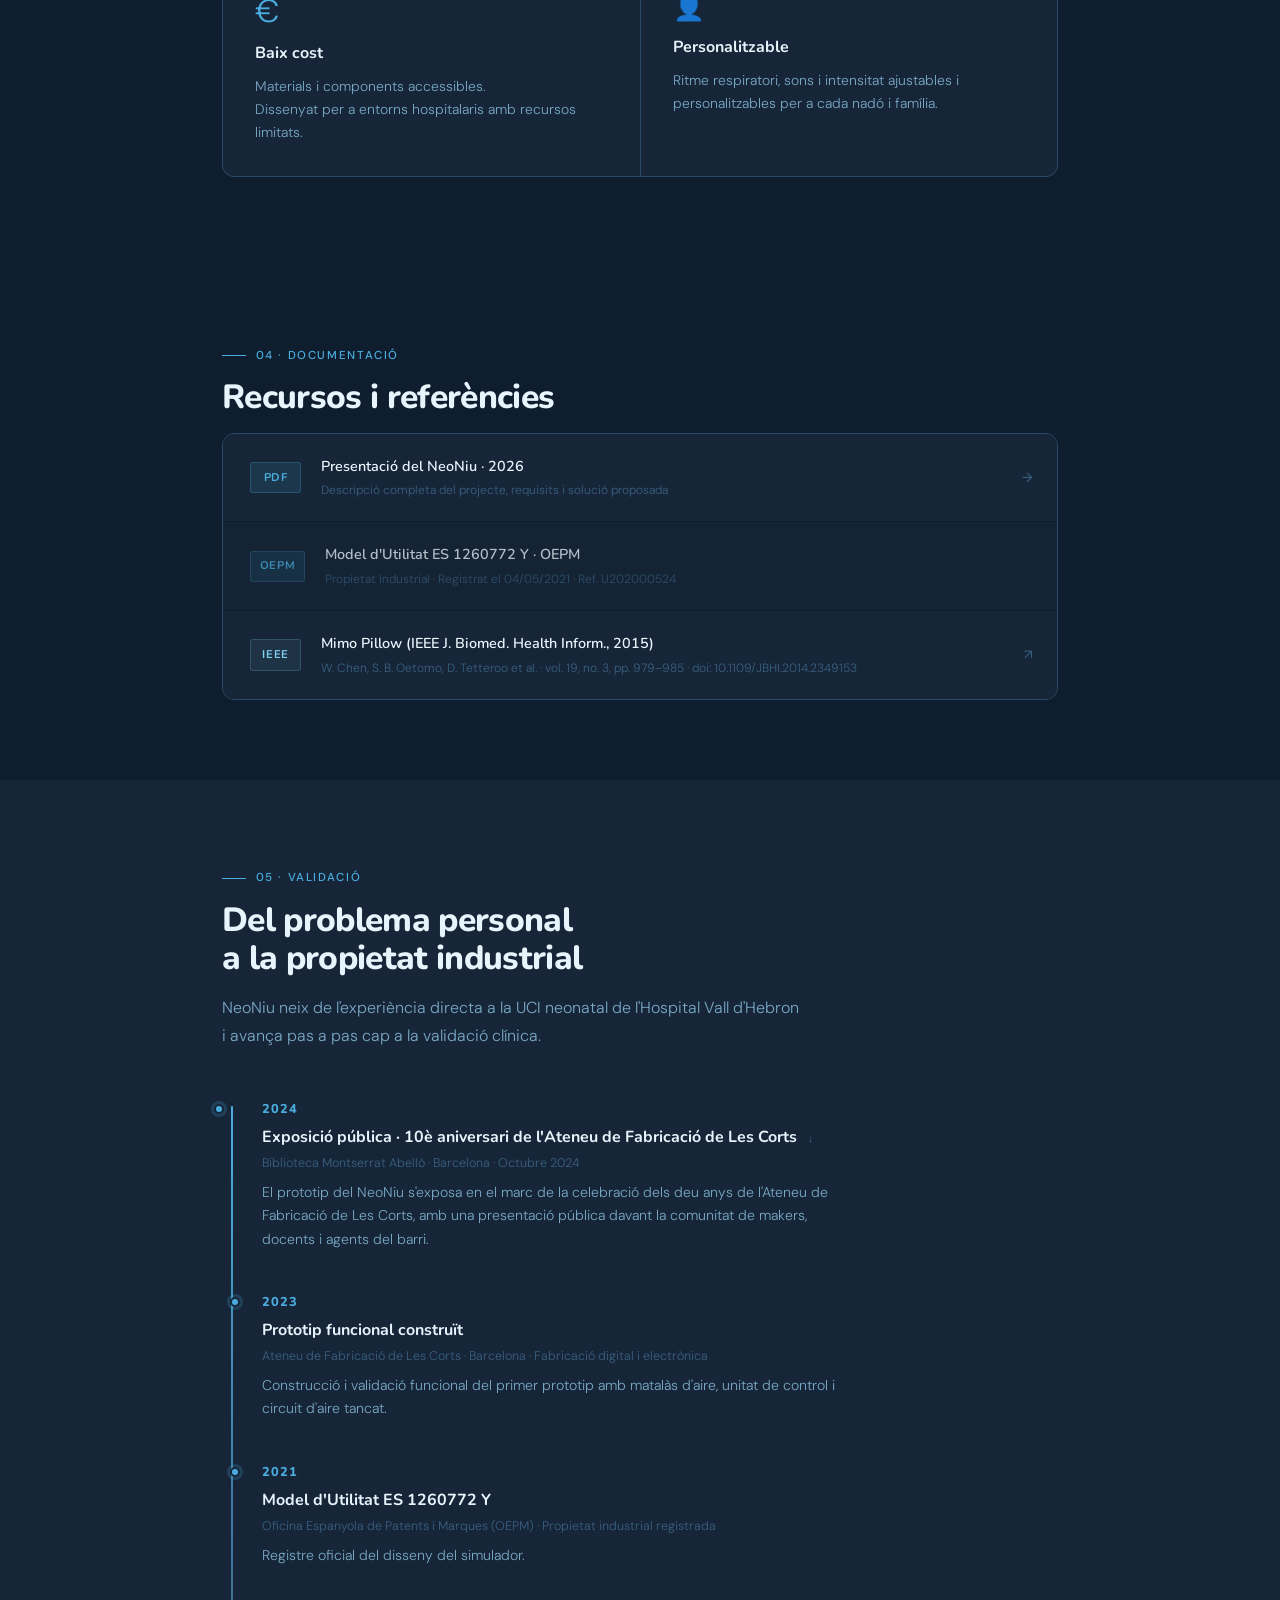
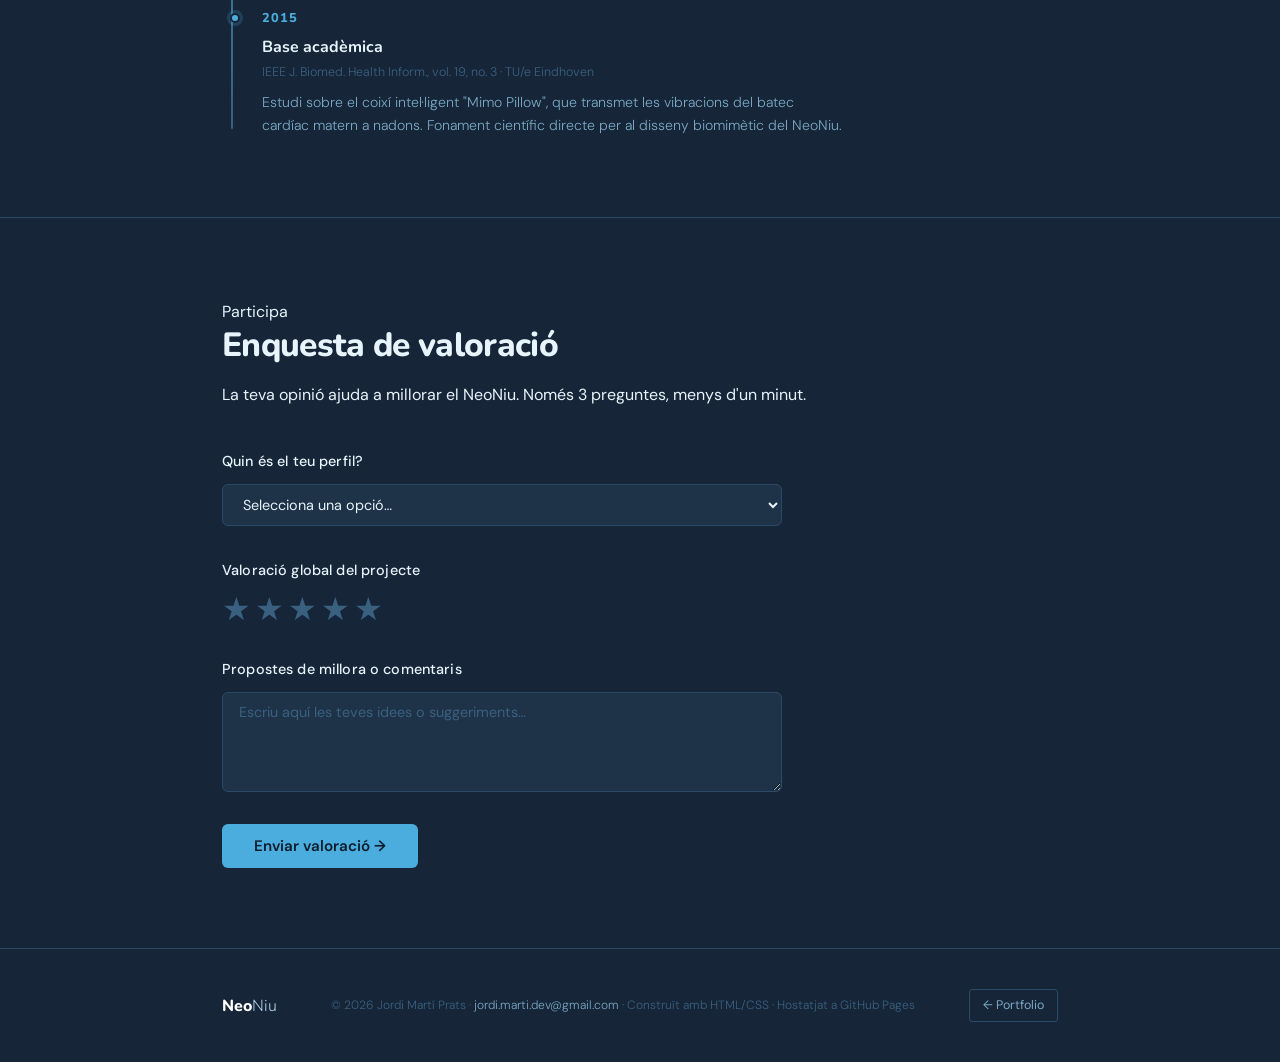
==== commit b2344656: "versió anglès enllaçada amb portfolio" ====
--- a/neoniu/index.html
+++ b/neoniu/index.html
@@ -17,16 +17,21 @@
         <span class="badge">ES1260772Y</span>
       </a>
       <ul class="nav-links">
-        <li class="nav-mobile-only"><a href="#hero">Inici</a></li>
-        <li><a href="#problema">Problema</a></li>
-        <li><a href="#video">Vídeo</a></li>
-        <li><a href="#solucio">Solució</a></li>
-        <li><a href="#documentacio">Docs</a></li>
-        <li><a href="#validacio">Validació</a></li>
-        <li><a href="#enquesta">Enquesta</a></li>
+        <li class="nav-mobile-only"><a href="#hero" data-i18n="nav.home">Inici</a></li>
+        <li><a href="#problema" data-i18n="nav.problema">Problema</a></li>
+        <li><a href="#video" data-i18n="nav.video">Vídeo</a></li>
+        <li><a href="#solucio" data-i18n="nav.solucio">Solució</a></li>
+        <li><a href="#documentacio" data-i18n="nav.docs">Docs</a></li>
+        <li><a href="#validacio" data-i18n="nav.validacio">Validació</a></li>
+        <li><a href="#enquesta" data-i18n="nav.enquesta">Enquesta</a></li>
       </ul>
+      <div class="nn-lang-switcher">
+        <button class="nn-lang-btn" data-lang="ca">CA</button>
+        <span class="nn-lang-sep">·</span>
+        <button class="nn-lang-btn" data-lang="en">EN</button>
+      </div>
       <a href="https://jordimarti.dev/" class="nav-portfolio-link">Portfolio</a>
-      <button class="nav-hamburger" aria-label="Obrir menú" aria-expanded="false">
+      <button class="nav-hamburger" aria-label="Obrir menú" aria-expanded="false" data-i18n-arialabel="nav.hamburger">
         <span></span><span></span><span></span>
       </button>
     </div>
@@ -40,26 +45,27 @@
         <div class="hero-text">
           <div class="hero-kicker fade-up">
             <span class="dot"></span>
-            Simulador del Mètode Cangur
-          </div>
-          <h1 class="fade-up delay-1">
+            <span data-i18n="hero.kicker">Simulador del Mètode Cangur</span>
+          </div>
+          <h1 class="fade-up delay-1" data-i18n-html="hero.h1">
             Una abraçada<br>
             <span class="accent">biomimètica</span><br>
             <span class="soft">per als prematurs</span>
           </h1>
-          <p class="hero-desc fade-up delay-2">
+          <p class="hero-desc fade-up delay-2" data-i18n-html="hero.desc">
             <strong>NeoNiu</strong> replica la respiració i els batecs dels pares
             dins la incubadora — sense cap component electrònic prop del nadó.
           </p>
           <div class="hero-cta fade-up delay-3">
-            <a href="#video" class="btn btn-primary">Veure el vídeo ↓</a>
+            <a href="#video" class="btn btn-primary" data-i18n="hero.cta">Veure el vídeo ↓</a>
           </div>
         </div>
 
         <div class="hero-visual fade-up delay-2">
           <div class="hero-img-frame">
-            <img src="img/cangur-render-mobile.jpg" alt="Render 3D del NeoNiu: unitat de control, tub i matalàs dins incubadora">
-
+            <img src="img/cangur-render-mobile.jpg"
+                 alt="Render 3D del NeoNiu: unitat de control, tub i matalàs dins incubadora"
+                 data-i18n-alt="hero.img.alt">
           </div>
         </div>
 
@@ -70,22 +76,22 @@
   <!-- ══ PROBLEMA ══════════════════════════════════════ -->
   <section id="problema">
     <div class="container">
-      <div class="section-eyebrow">01 · El Problema</div>
-      <h2>Nadons prematurs separats<br>dels seus pares</h2>
+      <div class="section-eyebrow" data-i18n="s01.eyebrow">01 · El Problema</div>
+      <h2 data-i18n-html="s01.h2">Nadons prematurs separats<br>dels seus pares</h2>
       <div class="problema-body">
         <div class="problema-text">
-          <p>
+          <p data-i18n-html="s01.p1">
             Cada any, uns <strong>13 milions de nadons neixen prematurs</strong> al món.
             A Espanya, la prematuritat afecta el <strong>6,1% dels naixements</strong> (19.495 casos el 2024, INE).
             Aquests nadons necessiten incubadora, separats dels seus pares en el
             moment més crític del seu desenvolupament.
           </p>
-          <p>
+          <p data-i18n-html="s01.p2">
             El mètode cangur —contacte pell amb pell del nadó amb els progenitors— millora la termorregulació,
-            la freqüència cardíaca, el son i el vincle emocional. <br>El problema:
+            la freqüència cardíaca, el son i el vincle emocional. El problema:
             <strong>No sempre és possible mantenir el contacte físic.</strong>
           </p>
-          <p>
+          <p data-i18n-html="s01.p3">
             NeoNiu replica els estímuls biomimètics —moviment respiratori i sons
             parentals— dins la incubadora, sense separar el nadó de l'entorn clínic
             controlat i sense cap risc elèctric.
@@ -96,22 +102,22 @@
         <div class="problema-stats">
           <div class="p-stat">
             <div class="p-stat-num"> 6,1%</div>
-            <div class="p-stat-text">
+            <div class="p-stat-text" data-i18n-html="s01.stat1">
               <strong>Prematurs (< 37 set.)</strong>
               19.495 nascuts a Espanya · INE 2024
             </div>
           </div>
           <div class="p-stat">
             <div class="p-stat-num">2.371</div>
-            <div class="p-stat-text">
+            <div class="p-stat-text" data-i18n-html="s01.stat2">
               <strong>Grans prematurs i extrems (< 32 set.)</strong>
-              0,75% nascuts a Espanya · 12,2% dels prematurs totals 
+              0,75% nascuts a Espanya · 12,2% dels prematurs totals
               · INE 2024
             </div>
           </div>
           <div class="p-stat">
             <div class="p-stat-num"> 13M</div>
-            <div class="p-stat-text">
+            <div class="p-stat-text" data-i18n-html="s01.stat3">
               <strong>Nadons prematurs</strong>
               cada any al món (OMS 2023)
             </div>
@@ -124,12 +130,13 @@
   <!-- ══ VÍDEO ══════════════════════════════════════════ -->
   <section id="video">
     <div class="container">
-      <div class="section-eyebrow">02 · Vídeo del Projecte</div>
-      <h2>Veure el NeoNiu en acció</h2>
+      <div class="section-eyebrow" data-i18n="s02.eyebrow">02 · Vídeo del Projecte</div>
+      <h2 data-i18n="s02.h2">Veure el NeoNiu en acció</h2>
       <div class="video-wrapper">
         <iframe
           src="https://www.youtube.com/embed/RUOePaCttqU?rel=0"
           title="NeoNiu · Simulador del Mètode Cangur"
+          data-i18n-title="s02.iframe"
           allow="accelerometer; autoplay; clipboard-write; encrypted-media; gyroscope; picture-in-picture"
           allowfullscreen>
         </iframe>
@@ -140,38 +147,38 @@
   <!-- ══ SOLUCIÓ ════════════════════════════════════════ -->
   <section id="solucio">
     <div class="container">
-      <div class="section-eyebrow">03 · La Solució</div>
-      <h2>Tres elements per mantenir el contacte</h2>
-      <p class="section-lead">
+      <div class="section-eyebrow" data-i18n="s03.eyebrow">03 · La Solució</div>
+      <h2 data-i18n-html="s03.h2">Tres elements,<br>cap electrònica a prop del nadó</h2>
+      <p class="section-lead" data-i18n="s03.lead">
         Un circuit tancat d'aire porta el moviment i el so fins al matalàs
         d'aire dins la incubadora. Cap component electrònic creua
         la barrera de seguretat neonatal.
       </p>
           <div class="info-card">
-            <div class="ic-label">Propietat Industrial</div>
-            <div class="ic-value">Model d'Utilitat ES 1260772 Y · OEPM · 2021</div>
+            <div class="ic-label" data-i18n="s03.card.label">Propietat Industrial</div>
+            <div class="ic-value" data-i18n="s03.card.value">Model d'Utilitat ES 1260772 Y · OEPM · 2021</div>
           </div>
       <!-- Diagrama de flux -->
       <div class="solucio-flow">
         <div class="flow-node">
           <div class="flow-icon">⚙️</div>
-          <div class="flow-title">Unitat de Control</div>
-          <div class="flow-sub">Microcontrolador + actuador + altaveu</div>
+          <div class="flow-title" data-i18n="s03.flow1.title">Unitat de Control</div>
+          <div class="flow-sub" data-i18n="s03.flow1.sub">Microcontrolador + actuador + altaveu</div>
         </div>
         <div class="flow-node">
           <div class="flow-icon">〰️</div>
-          <div class="flow-title">Circuit d'Aire</div>
-          <div class="flow-sub">Tub flexible + so</div>
+          <div class="flow-title" data-i18n="s03.flow2.title">Circuit d'Aire</div>
+          <div class="flow-sub" data-i18n="s03.flow2.sub">Tub flexible + so</div>
         </div>
         <div class="flow-node">
           <div class="flow-icon">🫧</div>
-          <div class="flow-title">Matalàs d'aire</div>
-          <div class="flow-sub">Dins la incubadora</div>
+          <div class="flow-title" data-i18n="s03.flow3.title">Matalàs d'aire</div>
+          <div class="flow-sub" data-i18n="s03.flow3.sub">Dins la incubadora</div>
         </div>
         <div class="flow-node">
           <div class="flow-icon">👶</div>
-          <div class="flow-title">Nadó</div>
-          <div class="flow-sub">Estímuls sobre el matalàs</div>
+          <div class="flow-title" data-i18n="s03.flow4.title">Nadó</div>
+          <div class="flow-sub" data-i18n="s03.flow4.sub">Rep estímuls sobre el matalàs</div>
         </div>
       </div>
 
@@ -203,30 +210,30 @@
               <rect x="14" y="14" width="4" height="4" rx="0.5" fill="var(--nn-accent2)" opacity="0.6"/>
             </svg>
           </div>
-          <div class="feature-title">0 electrònica prop del nadó</div>
-          <div class="feature-desc">
+          <div class="feature-title" data-i18n="s03.feat1.title">0 electrònica prop del nadó</div>
+          <div class="feature-desc" data-i18n-html="s03.feat1.desc">
             Cap component electrònic, metàl·lic ni electromagnètic a l'interior de la incubadora. <br>Compatible amb proves
             de diagnòstic per imatge.
           </div>
         </div>
         <div class="feature">
           <div class="feature-icon">∿</div>
-          <div class="feature-title">Biomimètic</div>
-          <div class="feature-desc">
+          <div class="feature-title" data-i18n="s03.feat2.title">Biomimètic</div>
+          <div class="feature-desc" data-i18n-html="s03.feat2.desc">
             Reprodueix el moviment respiratori dels pares. <br>Transmet sons reals: veu, batecs del cor.
           </div>
         </div>
         <div class="feature">
           <div class="feature-icon text-icon">€</div>
-          <div class="feature-title">Baix cost</div>
-          <div class="feature-desc">
+          <div class="feature-title" data-i18n="s03.feat3.title">Baix cost</div>
+          <div class="feature-desc" data-i18n-html="s03.feat3.desc">
             Materials i components accessibles. <br>Dissenyat per a entorns hospitalaris amb recursos limitats.
           </div>
         </div>
         <div class="feature">
           <div class="feature-icon">👤</div>
-          <div class="feature-title">Personalitzable</div>
-          <div class="feature-desc">
+          <div class="feature-title" data-i18n="s03.feat4.title">Personalitzable</div>
+          <div class="feature-desc" data-i18n-html="s03.feat4.desc">
             Ritme respiratori, sons i intensitat ajustables i personalitzables per a cada nadó i família.
           </div>
         </div>
@@ -237,22 +244,22 @@
   <!-- ══ DOCUMENTACIÓ ═══════════════════════════════════ -->
   <section id="documentacio">
     <div class="container">
-      <div class="section-eyebrow">04 · Documentació</div>
-      <h2>Recursos i referències</h2>
+      <div class="section-eyebrow" data-i18n="s04.eyebrow">04 · Documentació</div>
+      <h2 data-i18n="s04.h2">Recursos i referències</h2>
       <div class="docs-list">
         <a href="docs/NeoNiu_2026.pdf" class="doc-item" target="_blank" rel="noopener">
           <span class="doc-icon">PDF</span>
           <div class="doc-body">
-            <div class="doc-title">Presentació del NeoNiu · 2026</div>
-            <div class="doc-meta">Descripció completa del projecte, requisits i solució proposada</div>
+            <div class="doc-title" data-i18n="s04.doc1.title">Presentació del NeoNiu · 2026</div>
+            <div class="doc-meta" data-i18n="s04.doc1.meta">Descripció completa del projecte, requisits i solució proposada</div>
           </div>
           <span class="doc-arrow">→</span>
         </a>
         <div class="doc-item doc-item--static">
           <span class="doc-icon">OEPM</span>
           <div class="doc-body">
-            <div class="doc-title">Model d'Utilitat ES 1260772 Y · OEPM</div>
-            <div class="doc-meta">Propietat Industrial · Registrat el 04/05/2021 · Ref. U202000524</div>
+            <div class="doc-title" data-i18n="s04.doc2.title">Model d'Utilitat ES 1260772 Y · OEPM</div>
+            <div class="doc-meta" data-i18n="s04.doc2.meta">Propietat Industrial · Registrat el 04/05/2021 · Ref. U202000524</div>
           </div>
         </div>
         <a href="https://doi.org/10.1109/JBHI.2014.2349153" class="doc-item" target="_blank" rel="noopener">
@@ -270,93 +277,97 @@
     <!-- ══ VALIDACIÓ ══════════════════════════════════════ -->
   <section id="validacio">
     <div class="container">
-      <div class="section-eyebrow">05 · Validació</div>
-      <h2>Del problema personal<br>a la propietat industrial</h2>
-      <p class="section-lead">
+      <div class="section-eyebrow" data-i18n="s05.eyebrow">05 · Validació</div>
+      <h2 data-i18n-html="s05.h2">Del problema personal<br>a la propietat industrial</h2>
+      <p class="section-lead" data-i18n="s05.lead">
         NeoNiu neix de l'experiència directa a la UCI neonatal de l'Hospital
         Vall d'Hebron i avança pas a pas cap a la validació clínica.
       </p>
       <div class="timeline">
         <div class="timeline-item timeline-item--expandable">
           <div class="timeline-year">2024</div>
-          <div class="timeline-title">Exposició pública · 10è aniversari de l'Ateneu de Fabricació de Les Corts <span class="tl-arrow">↓</span></div>
-          <div class="timeline-source">Biblioteca Montserrat Abelló · Barcelona · Octubre 2024</div>
-          <div class="timeline-desc">El prototip del NeoNiu s'exposa en el marc de la celebració dels deu anys de l'Ateneu de Fabricació de Les Corts, amb una presentació pública davant la comunitat de makers, docents i agents del barri.</div>
+          <div class="timeline-title" data-i18n-html="s05.tl1.title">Exposició pública · 10è aniversari de l'Ateneu de Fabricació de Les Corts <span class="tl-arrow">↓</span></div>
+          <div class="timeline-source" data-i18n="s05.tl1.source">Biblioteca Montserrat Abelló · Barcelona · Octubre 2024</div>
+          <div class="timeline-desc" data-i18n="s05.tl1.desc">El prototip del NeoNiu s'exposa en el marc de la celebració dels deu anys de l'Ateneu de Fabricació de Les Corts, amb presentació pública davant la comunitat de makers, docents i agents del barri.</div>
           <div class="timeline-photo">
             <figure class="expo-figure">
-              <img src="img/exposicio_foto1_mobile.jpg" alt="Prototip del NeoNiu exposat a la Biblioteca Montserrat Abelló durant el 10è aniversari de l'Ateneu de Fabricació de Les Corts, octubre 2024">
-              <figcaption>Prototip del NeoNiu exposat a la Biblioteca Montserrat Abelló · Octubre 2024</figcaption>
+              <img src="img/exposicio_foto1_mobile.jpg"
+                   alt="Prototip del NeoNiu exposat a la Biblioteca Montserrat Abelló durant el 10è aniversari de l'Ateneu de Fabricació de Les Corts, octubre 2024"
+                   data-i18n-alt="s05.tl1.img.alt">
+              <figcaption data-i18n="s05.tl1.figcaption">Prototip del NeoNiu exposat a la Biblioteca Montserrat Abelló · Octubre 2024</figcaption>
             </figure>
           </div>
         </div>
         <div class="timeline-item">
           <div class="timeline-year">2023</div>
-          <div class="timeline-title">Prototip funcional construït</div>
-          <div class="timeline-source">Ateneu de Fabricació de Les Corts · Barcelona · Fabricació digital i electrònica</div>
-          <div class="timeline-desc">Construcció i validació funcional del primer prototip amb matalàs d'aire, unitat de control i circuit d'aire tancat.</div>
+          <div class="timeline-title" data-i18n="s05.tl2.title">Prototip funcional construït</div>
+          <div class="timeline-source" data-i18n="s05.tl2.source">Ateneu de Fabricació de Les Corts · Barcelona · Fabricació digital i electrònica</div>
+          <div class="timeline-desc" data-i18n="s05.tl2.desc">Construcció i validació funcional del primer prototip amb matalàs d'aire, unitat de control i circuit d'aire tancat.</div>
         </div>
         <div class="timeline-item">
           <div class="timeline-year">2021</div>
-          <div class="timeline-title">Model d'Utilitat ES 1260772 Y</div>
-          <div class="timeline-source">Oficina Espanyola de Patents i Marques (OEPM) · Propietat industrial registrada</div>
-          <div class="timeline-desc">Registre oficial del disseny del simulador.</div>
+          <div class="timeline-title" data-i18n="s05.tl3.title">Model d'Utilitat ES 1260772 Y</div>
+          <div class="timeline-source" data-i18n="s05.tl3.source">Oficina Espanyola de Patents i Marques (OEPM) · Propietat industrial registrada</div>
+          <div class="timeline-desc" data-i18n="s05.tl3.desc">Registre oficial del disseny del simulador.</div>
         </div>
         <div class="timeline-item">
           <div class="timeline-year">2015</div>
-          <div class="timeline-title">Base acadèmica</div>
+          <div class="timeline-title" data-i18n="s05.tl4.title">Base acadèmica</div>
           <div class="timeline-source">IEEE J. Biomed. Health Inform., vol. 19, no. 3 · TU/e Eindhoven</div>
-          <div class="timeline-desc">Estudi sobre el coixí intel·ligent "Mimo Pillow", que transmet les vibracions del batec cardíac matern a nadons. Fonament científic directe per al disseny biomimètic del NeoNiu.</div>
+          <div class="timeline-desc" data-i18n="s05.tl4.desc">Estudi sobre el coixí intel·ligent "Mimo Pillow", que transmet les vibracions del batec cardíac matern a nadons. Fonament científic directe per al disseny biomimètic del NeoNiu.</div>
         </div>
       </div>
 
     </div>
   </section>
-  
+
   <!-- ══ ENQUESTA ══════════════════════════════════════════ -->
   <section id="enquesta">
     <div class="container">
-      <div class="section-label">Participa</div>
-      <h2 class="section-title">Enquesta de valoració</h2>
-      <p class="section-intro">La teva opinió ajuda a millorar el NeoNiu. Només 3 preguntes, menys d'un minut.</p>
+      <div class="section-label" data-i18n="enq.label">Participa</div>
+      <h2 class="section-title" data-i18n="enq.h2">Enquesta de valoració</h2>
+      <p class="section-intro" data-i18n="enq.intro">La teva opinió ajuda a millorar el NeoNiu. Només 3 preguntes, menys d'un minut.</p>
 
       <form class="survey-form" action="https://formspree.io/f/mzdwqpll" method="POST">
 
         <!-- 1. Perfil -->
         <div class="survey-field">
-          <label class="survey-label" for="perfil">Quin és el teu perfil?</label>
+          <label class="survey-label" for="perfil" data-i18n="enq.q1.label">Quin és el teu perfil?</label>
           <select class="survey-select" id="perfil" name="perfil" required>
-            <option value="" disabled selected>Selecciona una opció…</option>
-            <option value="professional">Professional del sector</option>
-            <option value="docent">Docent / Investigador</option>
-            <option value="familia">Familiar d'un prematur</option>
-            <option value="altres">Altres</option>
+            <option value="" disabled selected data-i18n="enq.q1.opt0">Selecciona una opció…</option>
+            <option value="professional" data-i18n="enq.q1.opt1">Professional del sector</option>
+            <option value="docent" data-i18n="enq.q1.opt2">Docent / Investigador</option>
+            <option value="familia" data-i18n="enq.q1.opt3">Familiar d'un prematur</option>
+            <option value="altres" data-i18n="enq.q1.opt4">Altres</option>
           </select>
         </div>
 
         <!-- 2. Valoració -->
         <div class="survey-field">
-          <label class="survey-label">Valoració global del projecte</label>
+          <label class="survey-label" data-i18n="enq.q2.label">Valoració global del projecte</label>
           <div class="star-rating" role="radiogroup" aria-label="Valoració">
-            <input type="radio" id="star5" name="valoracio" value="5" required><label for="star5" title="Excel·lent">★</label>
-            <input type="radio" id="star4" name="valoracio" value="4"><label for="star4" title="Molt bé">★</label>
-            <input type="radio" id="star3" name="valoracio" value="3"><label for="star3" title="Bé">★</label>
-            <input type="radio" id="star2" name="valoracio" value="2"><label for="star2" title="Regular">★</label>
-            <input type="radio" id="star1" name="valoracio" value="1"><label for="star1" title="Millorable">★</label>
+            <input type="radio" id="star5" name="valoracio" value="5" required><label for="star5" title="Excel·lent" data-i18n-title="star5.title">★</label>
+            <input type="radio" id="star4" name="valoracio" value="4"><label for="star4" title="Molt bé" data-i18n-title="star4.title">★</label>
+            <input type="radio" id="star3" name="valoracio" value="3"><label for="star3" title="Bé" data-i18n-title="star3.title">★</label>
+            <input type="radio" id="star2" name="valoracio" value="2"><label for="star2" title="Regular" data-i18n-title="star2.title">★</label>
+            <input type="radio" id="star1" name="valoracio" value="1"><label for="star1" title="Millorable" data-i18n-title="star1.title">★</label>
           </div>
         </div>
 
         <!-- 3. Propostes -->
         <div class="survey-field">
-          <label class="survey-label" for="propostes">Propostes de millora o comentaris</label>
-          <textarea class="survey-textarea" id="propostes" name="propostes" rows="4" placeholder="Escriu aquí les teves idees o suggeriments…"></textarea>
+          <label class="survey-label" for="propostes" data-i18n="enq.q3.label">Propostes de millora o comentaris</label>
+          <textarea class="survey-textarea" id="propostes" name="propostes" rows="4"
+            placeholder="Escriu aquí les teves idees o suggeriments…"
+            data-i18n-placeholder="enq.q3.placeholder"></textarea>
         </div>
 
         <!-- Honeypot anti-spam -->
         <input type="text" name="_gotcha" style="display:none">
-        <input type="hidden" name="_subject" value="Nova resposta · Enquesta NeoNiu">
-
-        <button type="submit" class="survey-btn">Enviar valoració →</button>
-        <p class="survey-note" id="survey-thanks" hidden>Gràcies per la teva participació!</p>
+        <input type="hidden" name="_subject" value="Nova resposta · Enquesta NeoNiu" data-i18n-value="enq.subject">
+
+        <button type="submit" class="survey-btn" data-i18n="enq.btn">Enviar valoració →</button>
+        <p class="survey-note" id="survey-thanks" hidden data-i18n="enq.thanks">Gràcies per la teva participació!</p>
       </form>
     </div>
   </section>
@@ -368,13 +379,259 @@
       <div class="footer-meta">
         © 2026 Jordi Martí Prats ·
         <a href="mailto:jordi.marti.dev@gmail.com">jordi.marti.dev@gmail.com</a>
-        · Construït amb HTML/CSS · Hostatjat a GitHub Pages
+        · <span data-i18n="footer.built">Construït amb HTML/CSS · Hostatjat a GitHub Pages</span>
       </div>
       <a href="https://jordimarti.dev/" class="footer-portfolio">Portfolio</a>
     </div>
   </footer>
 
   <script>
+    // ── Traduccions ──────────────────────────────────────────
+    const translations = {
+      ca: {
+        'page.title':        'NeoNiu · Simulador del Mètode Cangur',
+        'page.metadesc':     "NeoNiu replica la respiració i els batecs dels pares dins la incubadora, sense cap component electrònic prop del nadó. Model d'Utilitat ES1260772Y registrat a l'OEPM.",
+        'nav.home':          'Inici',
+        'nav.problema':      'Problema',
+        'nav.video':         'Vídeo',
+        'nav.solucio':       'Solució',
+        'nav.docs':          'Docs',
+        'nav.validacio':     'Validació',
+        'nav.enquesta':      'Enquesta',
+        'nav.hamburger':     'Obrir menú',
+        'hero.kicker':       'Simulador del Mètode Cangur',
+        'hero.h1':           'Una abraçada<br><span class="accent">biomimètica</span><br><span class="soft">per als prematurs</span>',
+        'hero.desc':         '<strong>NeoNiu</strong> replica la respiració i els batecs dels pares dins la incubadora — sense cap component electrònic prop del nadó.',
+        'hero.cta':          'Veure el vídeo ↓',
+        'hero.img.alt':      'Render 3D del NeoNiu: unitat de control, tub i matalàs dins incubadora',
+        's01.eyebrow':       '01 · El Problema',
+        's01.h2':            'Nadons prematurs separats<br>dels seus pares',
+        's01.p1':            "Cada any, uns <strong>13 milions de nadons neixen prematurs</strong> al món. A Espanya, la prematuritat afecta el <strong>6,1% dels naixements</strong> (19.495 casos el 2024, INE). Aquests nadons necessiten incubadora, separats dels seus pares en el moment més crític del seu desenvolupament.",
+        's01.p2':            "El mètode cangur —contacte pell amb pell del nadó amb un progenitor— millora la termorregulació, la freqüència cardíaca, el son i el vincle emocional. <br>El problema: <strong>No sempre és possible mantenir el contacte físic.</strong>",
+        's01.p3':            "NeoNiu replica els estímuls biomimètics —moviment respiratori i sons parentals— dins la incubadora, sense separar el nadó de l'entorn clínic controlat i sense cap risc elèctric.",
+        's01.stat1':         "<strong>Prematurs (< 37 set.)</strong> 19.495 nascuts a Espanya · INE 2024",
+        's01.stat2':         "<strong>Grans prematurs i extrems (< 32 set.)</strong> 0,75% nascuts a Espanya · 12,2% dels prematurs totals · INE 2024",
+        's01.stat3':         "<strong>Nadons prematurs</strong> cada any al món (OMS 2023)",
+        's02.eyebrow':       '02 · Vídeo del Projecte',
+        's02.h2':            'Veure el NeoNiu en acció',
+        's02.iframe':        'NeoNiu · Simulador del Mètode Cangur',
+        's03.eyebrow':       '03 · La Solució',
+        's03.h2':            'Tres elements<br>per mantenir el contacte',
+        's03.lead':          "Un circuit tancat d'aire porta el moviment i el so fins al matalàs d'aire dins la incubadora. Cap component electrònic creua la barrera de seguretat neonatal.",
+        's03.card.label':    'Propietat Industrial',
+        's03.card.value':    "Model d'Utilitat ES 1260772 Y · OEPM · 2021",
+        's03.flow1.title':   'Unitat de Control',
+        's03.flow1.sub':     'Microcontrolador + actuador + altaveu',
+        's03.flow2.title':   "Circuit d'Aire",
+        's03.flow2.sub':     'Tub flexible + so',
+        's03.flow3.title':   "Matalàs d'aire",
+        's03.flow3.sub':     'Dins la incubadora',
+        's03.flow4.title':   'Nadó',
+        's03.flow4.sub':     'Estímuls sobre el matalàs',
+        's03.feat1.title':   '0 electrònica prop del nadó',
+        's03.feat1.desc':    "Cap component electrònic, metàl·lic ni electromagnètic a l'interior de la incubadora.<br>Compatible amb proves de diagnòstic per imatge.",
+        's03.feat2.title':   'Biomimètic',
+        's03.feat2.desc':    'Reprodueix el moviment respiratori dels pares.<br>Transmet sons reals: veu, batecs del cor.',
+        's03.feat3.title':   'Baix cost',
+        's03.feat3.desc':    'Materials i components accessibles.<br>Dissenyat per a entorns hospitalaris amb recursos limitats.',
+        's03.feat4.title':   'Personalitzable',
+        's03.feat4.desc':    'Ritme respiratori, sons i intensitat ajustables i personalitzables per a cada nadó i família.',
+        's04.eyebrow':       '04 · Documentació',
+        's04.h2':            'Recursos i referències',
+        's04.doc1.title':    'Presentació del NeoNiu · 2026',
+        's04.doc1.meta':     'Descripció completa del projecte, requisits i solució proposada',
+        's04.doc2.title':    "Model d'Utilitat ES 1260772 Y · OEPM",
+        's04.doc2.meta':     'Propietat Industrial · Registrat el 04/05/2021 · Ref. U202000524',
+        's05.eyebrow':       '05 · Validació',
+        's05.h2':            'Del problema personal<br>a la propietat industrial',
+        's05.tl3.title':     "Model d'Utilitat ES 1260772 Y",
+        's05.lead':          "NeoNiu neix de l'experiència directa a la UCI neonatal de l'Hospital Vall d'Hebron i avança pas a pas cap a la validació clínica.",
+        's05.tl1.title':     "Exposició pública · 10è aniversari de l'Ateneu de Fabricació de Les Corts <span class=\"tl-arrow\">↓</span>",
+        's05.tl1.source':    'Biblioteca Montserrat Abelló · Barcelona · Octubre 2024',
+        's05.tl1.desc':      "El prototip del NeoNiu s'exposa en el marc de la celebració dels deu anys de l'Ateneu de Fabricació de Les Corts, amb una presentació pública davant la comunitat de makers, docents i agents del barri.",
+        's05.tl1.figcaption':"Prototip del NeoNiu exposat a la Biblioteca Montserrat Abelló · Octubre 2024",
+        's05.tl1.img.alt':   "Prototip del NeoNiu exposat a la Biblioteca Montserrat Abelló durant el 10è aniversari de l'Ateneu de Fabricació de Les Corts, octubre 2024",
+        's05.tl2.title':     'Prototip funcional construït',
+        's05.tl2.source':    'Ateneu de Fabricació de Les Corts · Barcelona · Fabricació digital i electrònica',
+        's05.tl2.desc':      "Construcció i validació funcional del primer prototip amb matalàs d'aire, unitat de control i circuit d'aire tancat.",
+        's05.tl3.source':    'Oficina Espanyola de Patents i Marques (OEPM) · Propietat industrial registrada',
+        's05.tl3.desc':      'Registre oficial del disseny del simulador.',
+        's05.tl4.title':     'Base acadèmica',
+        's05.tl4.desc':      'Estudi sobre el coixí intel·ligent "Mimo Pillow", que transmet les vibracions del batec cardíac matern a nadons. Fonament científic directe per al disseny biomimètic del NeoNiu.',
+        'star5.title':       'Excel·lent',
+        'star4.title':       'Molt bé',
+        'star3.title':       'Bé',
+        'star2.title':       'Regular',
+        'star1.title':       'Millorable',
+        'enq.label':         'Participa',
+        'enq.h2':            'Enquesta de valoració',
+        'enq.intro':         "La teva opinió ajuda a millorar el NeoNiu. Només 3 preguntes, menys d'un minut.",
+        'enq.q1.label':      'Quin és el teu perfil?',
+        'enq.q1.opt0':       'Selecciona una opció…',
+        'enq.q1.opt1':       'Professional del sector',
+        'enq.q1.opt2':       'Docent / Investigador',
+        'enq.q1.opt3':       "Familiar d'un prematur",
+        'enq.q1.opt4':       'Altres',
+        'enq.q2.label':      'Valoració global del projecte',
+        'enq.q3.label':      'Propostes de millora o comentaris',
+        'enq.q3.placeholder':"Escriu aquí les teves idees o suggeriments…",
+        'enq.btn':           'Enviar valoració →',
+        'enq.btn.sending':   'Enviant…',
+        'enq.btn.sent':      'Enviat ✓',
+        'enq.thanks':        'Gràcies per la teva participació!',
+        'enq.subject':       'Nova resposta · Enquesta NeoNiu',
+        'enq.error':         'Hi ha hagut un error. Torna-ho a intentar.',
+        'footer.built':      'Construït amb HTML/CSS · Hostatjat a GitHub Pages',
+      },
+      en: {
+        'page.title':        'NeoNiu · Kangaroo Care Method Simulator',
+        'page.metadesc':     "NeoNiu replicates the parents' breathing and heartbeat inside the incubator, with no electronic components near the newborn. Utility Model ES1260772Y registered at the OEPM.",
+        'nav.home':          'Home',
+        'nav.problema':      'Problem',
+        'nav.video':         'Video',
+        'nav.solucio':       'Solution',
+        'nav.docs':          'Docs',
+        'nav.validacio':     'Validation',
+        'nav.enquesta':      'Survey',
+        'nav.hamburger':     'Open menu',
+        'hero.kicker':       'Kangaroo Care Method Simulator',
+        'hero.h1':           'A biomimetic<br><span class="accent">embrace</span><br><span class="soft">for premature infants</span>',
+        'hero.desc':         "<strong>NeoNiu</strong> replicates the parents' breathing and heartbeat inside the incubator — with no electronic components near the newborn.",
+        'hero.cta':          'Watch the video ↓',
+        'hero.img.alt':      '3D render of NeoNiu: control unit, tube and air mattress inside an incubator',
+        's01.eyebrow':       '01 · The Problem',
+        's01.h2':            'Premature infants separated<br>from their parents',
+        's01.p1':            "Every year, around <strong>13 million newborns are born premature</strong> worldwide. In Spain, prematurity affects <strong>6.1% of births</strong> (19,495 cases in 2024, INE). These newborns require an incubator, separated from their parents at the most critical moment of their development.",
+        's01.p2':            "Kangaroo mother care —skin-to-skin contact between the newborn and a parent— improves thermoregulation, heart rate, sleep, and emotional bonding. <br>The problem: <strong>It is not always possible to maintain physical contact.</strong>",
+        's01.p3':            "NeoNiu replicates biomimetic stimuli —respiratory movement and parental sounds— inside the incubator, without disrupting the clinical environment and with no electrical hazard.",
+        's01.stat1':         "<strong>Premature infants (< 37 wks.)</strong> 19,495 born in Spain · INE 2024",
+        's01.stat2':         "<strong>Late and extreme premature (< 32 wks.)</strong> 0.75% born in Spain · 12.2% of all premature · INE 2024",
+        's01.stat3':         "<strong>Premature newborns</strong> every year worldwide (WHO 2023)",
+        's02.eyebrow':       '02 · Project Video',
+        's02.h2':            'See NeoNiu in action',
+        's02.iframe':        'NeoNiu · Kangaroo Care Method Simulator',
+        's03.eyebrow':       '03 · The Solution',
+        's03.h2':            'Three elements<br>to keep "in touch"',
+        's03.lead':          "A closed air circuit carries movement and sound to the air mattress inside the incubator. No electronic component crosses the neonatal safety barrier.",
+        's03.card.label':    'Intellectual Property',
+        's03.card.value':    'Utility Model ES 1260772 Y · OEPM · 2021',
+        's03.flow1.title':   'Control Unit',
+        's03.flow1.sub':     'Microcontroller + actuator + speaker',
+        's03.flow2.title':   'Air Circuit',
+        's03.flow2.sub':     'Flexible tube + sound',
+        's03.flow3.title':   'Air mattress',
+        's03.flow3.sub':     'Inside the incubator',
+        's03.flow4.title':   'Newborn',
+        's03.flow4.sub':     'Stimuli on the mattress',
+        's03.feat1.title':   '0 electronics near the newborn',
+        's03.feat1.desc':    "No electronic, metallic or electromagnetic component inside the incubator.<br>Compatible with medical imaging diagnostics.",
+        's03.feat2.title':   'Biomimetic',
+        's03.feat2.desc':    "Replicates the parents' respiratory movement.<br>Transmits real sounds: voice, heartbeat.",
+        's03.feat3.title':   'Low cost',
+        's03.feat3.desc':    'Accessible materials and components.<br>Designed for hospital environments with limited resources.',
+        's03.feat4.title':   'Customisable',
+        's03.feat4.desc':    'Respiratory rate, sounds and intensity are adjustable and customisable for each infant and family.',
+        's04.eyebrow':       '04 · Documentation',
+        's04.h2':            'Resources and references',
+        's04.doc1.title':    'NeoNiu Presentation · 2026',
+        's04.doc1.meta':     'Full project description, requirements and proposed solution',
+        's04.doc2.title':    'Utility Model ES 1260772 Y · OEPM',
+        's04.doc2.meta':     'Industrial Property · Registered on 04/05/2021 · Ref. U202000524',
+        's05.eyebrow':       '05 · Validation',
+        's05.h2':            'From personal experience<br>to intellectual property',
+        's05.tl3.title':     'Utility Model ES 1260772 Y',
+        's05.lead':          "NeoNiu was born from direct experience at the neonatal ICU of Hospital Vall d'Hebron and advances step by step towards clinical validation.",
+        's05.tl1.title':     'Public exhibition · 10th anniversary of the Ateneu de Fabricació de Les Corts <span class="tl-arrow">↓</span>',
+        's05.tl1.source':    'Biblioteca Montserrat Abelló · Barcelona · October 2024',
+        's05.tl1.desc':      "The NeoNiu prototype was exhibited as part of the 10th anniversary celebrations of the Ateneu de Fabricació de Les Corts, with a public presentation to the maker community, educators and local stakeholders.",
+        's05.tl1.figcaption':'NeoNiu prototype exhibited at the Biblioteca Montserrat Abelló · October 2024',
+        's05.tl1.img.alt':   "NeoNiu prototype exhibited at the Biblioteca Montserrat Abelló during the 10th anniversary of the Ateneu de Fabricació de Les Corts, October 2024",
+        's05.tl2.title':     'Functional prototype built',
+        's05.tl2.source':    'Ateneu de Fabricació de Les Corts · Barcelona · Digital fabrication and electronics',
+        's05.tl2.desc':      'Construction and functional validation of the first prototype with air mattress, control unit and closed air circuit.',
+        's05.tl3.source':    'Spanish Patent and Trademark Office (OEPM) · Registered industrial property',
+        's05.tl3.desc':      'Official registration of the simulator design.',
+        's05.tl4.title':     'Academic foundation',
+        's05.tl4.desc':      'Study on the "Mimo Pillow" smart pillow, which transmits maternal heartbeat vibrations to newborns. Direct scientific foundation for the biomimetic design of NeoNiu.',
+        'star5.title':       'Excellent',
+        'star4.title':       'Very good',
+        'star3.title':       'Good',
+        'star2.title':       'Fair',
+        'star1.title':       'Needs improvement',
+        'enq.label':         'Participate',
+        'enq.h2':            'Rating survey',
+        'enq.intro':         'Your opinion helps improve NeoNiu. Only 3 questions, less than a minute.',
+        'enq.q1.label':      'What is your profile?',
+        'enq.q1.opt0':       'Select an option…',
+        'enq.q1.opt1':       'Healthcare professional',
+        'enq.q1.opt2':       'Educator / Researcher',
+        'enq.q1.opt3':       'Family of a premature infant',
+        'enq.q1.opt4':       'Other',
+        'enq.q2.label':      'Overall project rating',
+        'enq.q3.label':      'Improvement suggestions or comments',
+        'enq.q3.placeholder':'Write your ideas or suggestions here…',
+        'enq.btn':           'Submit rating →',
+        'enq.btn.sending':   'Sending…',
+        'enq.btn.sent':      'Sent ✓',
+        'enq.thanks':        'Thank you for your participation!',
+        'enq.subject':       'New response · NeoNiu Survey',
+        'enq.error':         'An error occurred. Please try again.',
+        'footer.built':      'Built with HTML/CSS · Hosted on GitHub Pages',
+      }
+    };
+
+    // ── Aplicar idioma ───────────────────────────────────────
+    let currentLang = 'ca';
+
+    function setLang(lang) {
+      currentLang = lang;
+      document.documentElement.lang = lang;
+      document.title = translations[lang]['page.title'];
+      const metaDesc = document.querySelector('meta[name="description"]');
+      if (metaDesc) metaDesc.content = translations[lang]['page.metadesc'];
+
+      document.querySelectorAll('[data-i18n]').forEach(el => {
+        const val = translations[lang][el.dataset.i18n];
+        if (val !== undefined) el.textContent = val;
+      });
+      document.querySelectorAll('[data-i18n-html]').forEach(el => {
+        const val = translations[lang][el.dataset.i18nHtml];
+        if (val !== undefined) el.innerHTML = val;
+      });
+      document.querySelectorAll('[data-i18n-title]').forEach(el => {
+        const val = translations[lang][el.dataset.i18nTitle];
+        if (val !== undefined) el.title = val;
+      });
+      document.querySelectorAll('[data-i18n-placeholder]').forEach(el => {
+        const val = translations[lang][el.dataset.i18nPlaceholder];
+        if (val !== undefined) el.placeholder = val;
+      });
+      document.querySelectorAll('[data-i18n-alt]').forEach(el => {
+        const val = translations[lang][el.dataset.i18nAlt];
+        if (val !== undefined) el.alt = val;
+      });
+      document.querySelectorAll('[data-i18n-value]').forEach(el => {
+        const val = translations[lang][el.dataset.i18nValue];
+        if (val !== undefined) el.value = val;
+      });
+      document.querySelectorAll('[data-i18n-arialabel]').forEach(el => {
+        const val = translations[lang][el.dataset.i18nArialabel];
+        if (val !== undefined) el.setAttribute('aria-label', val);
+      });
+
+      document.querySelectorAll('.nn-lang-btn').forEach(btn => {
+        btn.classList.toggle('active', btn.dataset.lang === lang);
+      });
+      localStorage.setItem('lang', lang);
+    }
+
+    document.querySelectorAll('.nn-lang-btn').forEach(btn => {
+      btn.addEventListener('click', () => setLang(btn.dataset.lang));
+    });
+
+    setLang(localStorage.getItem('lang') || 'ca');
+
+    // ── Menú hamburguesa ─────────────────────────────────────
     const hamburger = document.querySelector('.nav-hamburger');
     const navLinks  = document.querySelector('.nav-links');
     const nav       = document.querySelector('nav');
@@ -384,28 +641,28 @@
       hamburger.setAttribute('aria-expanded', isOpen);
     });
 
-    // Tancar el menú en clicar qualsevol link
     navLinks.querySelectorAll('a').forEach(link => {
       link.addEventListener('click', () => {
         nav.classList.remove('nav-open');
         hamburger.setAttribute('aria-expanded', false);
       });
     });
-  </script>
-  <script>
+
+    // ── Timeline expandible ──────────────────────────────────
     const expandable = document.querySelector('.timeline-item--expandable');
     if (expandable) {
       expandable.querySelector('.timeline-photo').addEventListener('click', e => e.stopPropagation());
       expandable.addEventListener('click', () => expandable.classList.toggle('is-open'));
     }
 
+    // ── Formulari enquesta ───────────────────────────────────
     const surveyForm = document.querySelector('.survey-form');
     if (surveyForm) {
       surveyForm.addEventListener('submit', async (e) => {
         e.preventDefault();
         const btn = surveyForm.querySelector('.survey-btn');
         btn.disabled = true;
-        btn.textContent = 'Enviant…';
+        btn.textContent = translations[currentLang]['enq.btn.sending'];
         const res = await fetch(surveyForm.action, {
           method: 'POST',
           body: new FormData(surveyForm),
@@ -413,12 +670,12 @@
         });
         if (res.ok) {
           surveyForm.reset();
-          btn.textContent = 'Enviat ✓';
+          btn.textContent = translations[currentLang]['enq.btn.sent'];
           document.getElementById('survey-thanks').hidden = false;
         } else {
           btn.disabled = false;
-          btn.textContent = 'Enviar valoració →';
-          alert('Hi ha hagut un error. Torna-ho a intentar.');
+          btn.textContent = translations[currentLang]['enq.btn'];
+          alert(translations[currentLang]['enq.error']);
         }
       });
     }
--- a/neoniu/neoniu.css
+++ b/neoniu/neoniu.css
@@ -145,6 +145,38 @@
 }
 .nav-portfolio-link::before { content: '← '; }
 
+/* ── SELECTOR D'IDIOMA ── */
+.nn-lang-switcher {
+  display: flex;
+  align-items: center;
+  gap: 0.25rem;
+  flex-shrink: 0;
+}
+.nn-lang-btn {
+  font-family: var(--nn-body);
+  font-size: 0.72rem;
+  font-weight: 500;
+  color: var(--nn-muted);
+  background: transparent;
+  border: 1px solid transparent;
+  border-radius: 3px;
+  padding: 0.2rem 0.4rem;
+  cursor: pointer;
+  letter-spacing: 0.05em;
+  text-transform: uppercase;
+  transition: color 0.2s, border-color 0.2s;
+}
+.nn-lang-btn:hover { color: var(--nn-accent); }
+.nn-lang-btn.active {
+  color: var(--nn-accent);
+  border-color: var(--nn-accent);
+}
+.nn-lang-sep {
+  color: var(--nn-border);
+  font-size: 0.72rem;
+  line-height: 1;
+}
+
 /* ════════════════════════════════════
    HERO
 ════════════════════════════════════ */
@@ -916,6 +948,7 @@
 @media (max-width: 480px) {
   .nav-hamburger { display: flex; }
   .nav-portfolio-link { display: none; }
+  .nn-lang-switcher { position: relative; z-index: 160; }
 
   nav.nav-open .nav-links {
     display: flex;
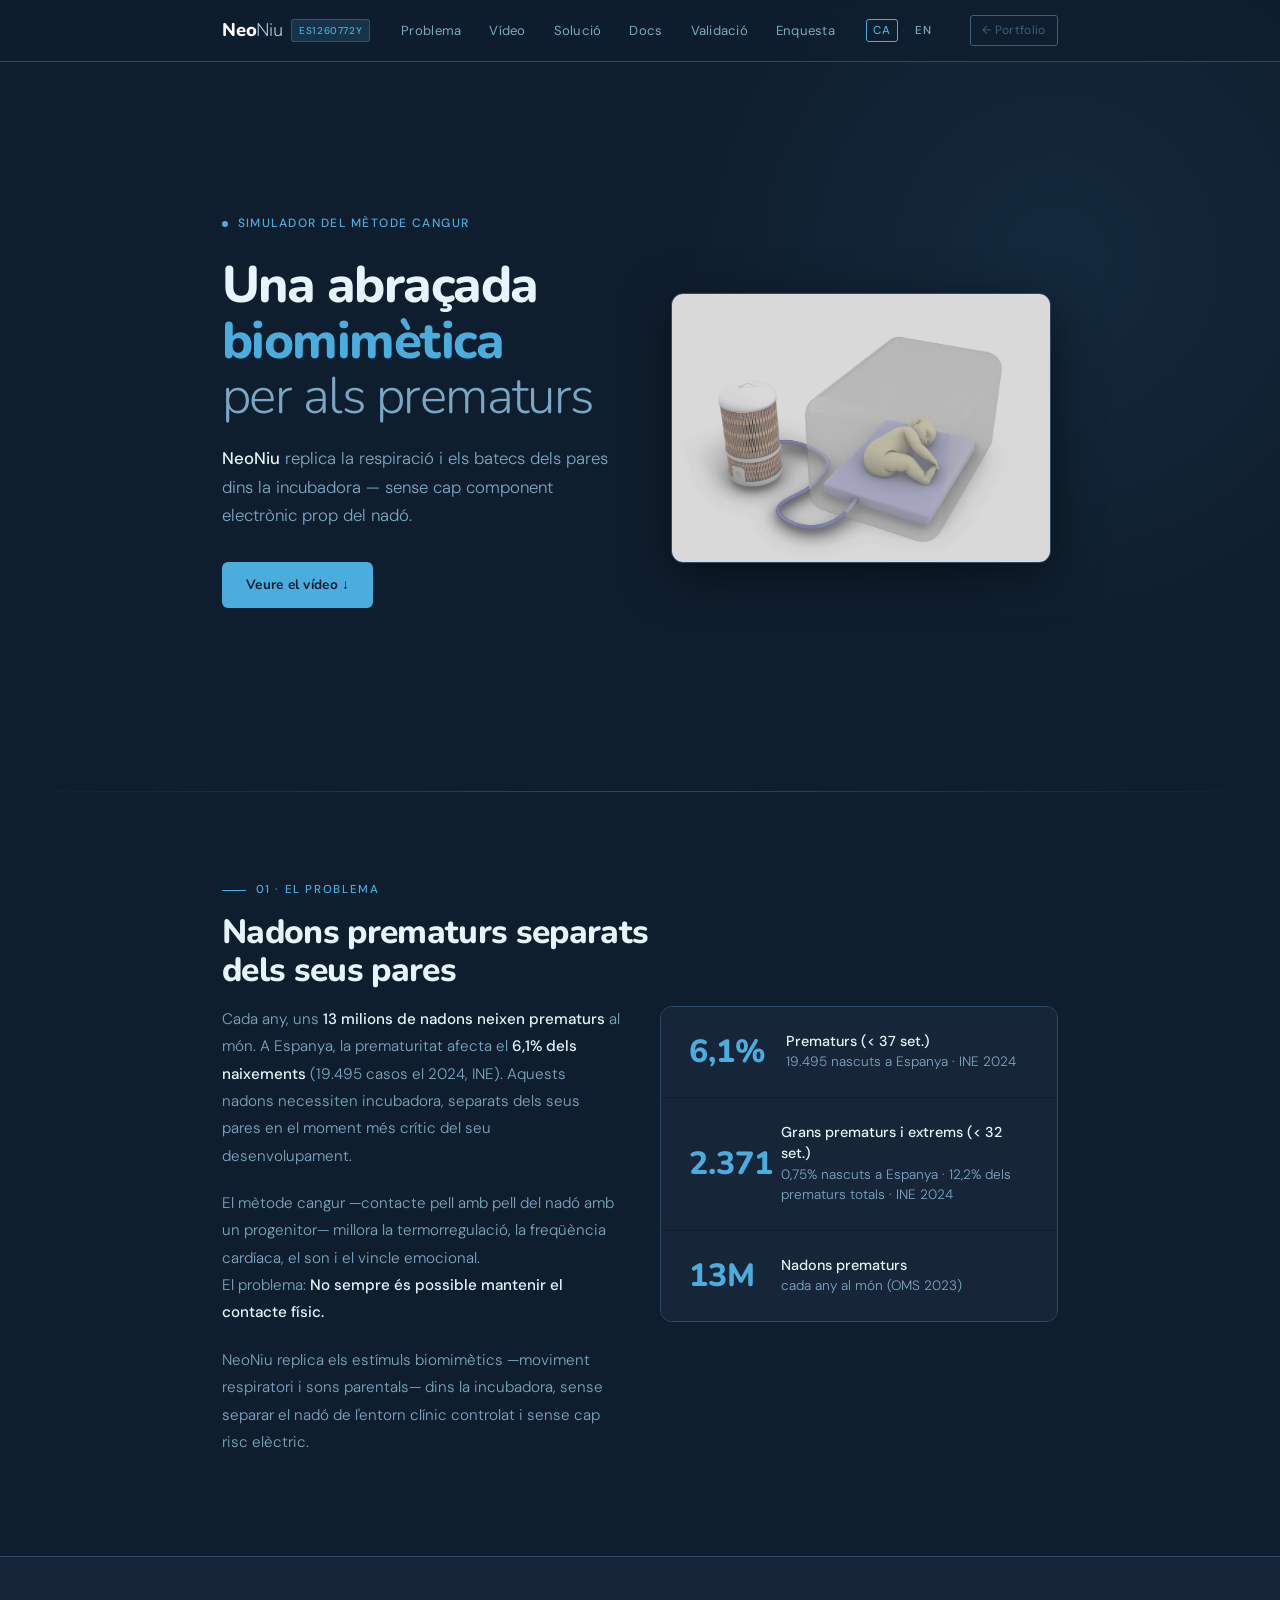
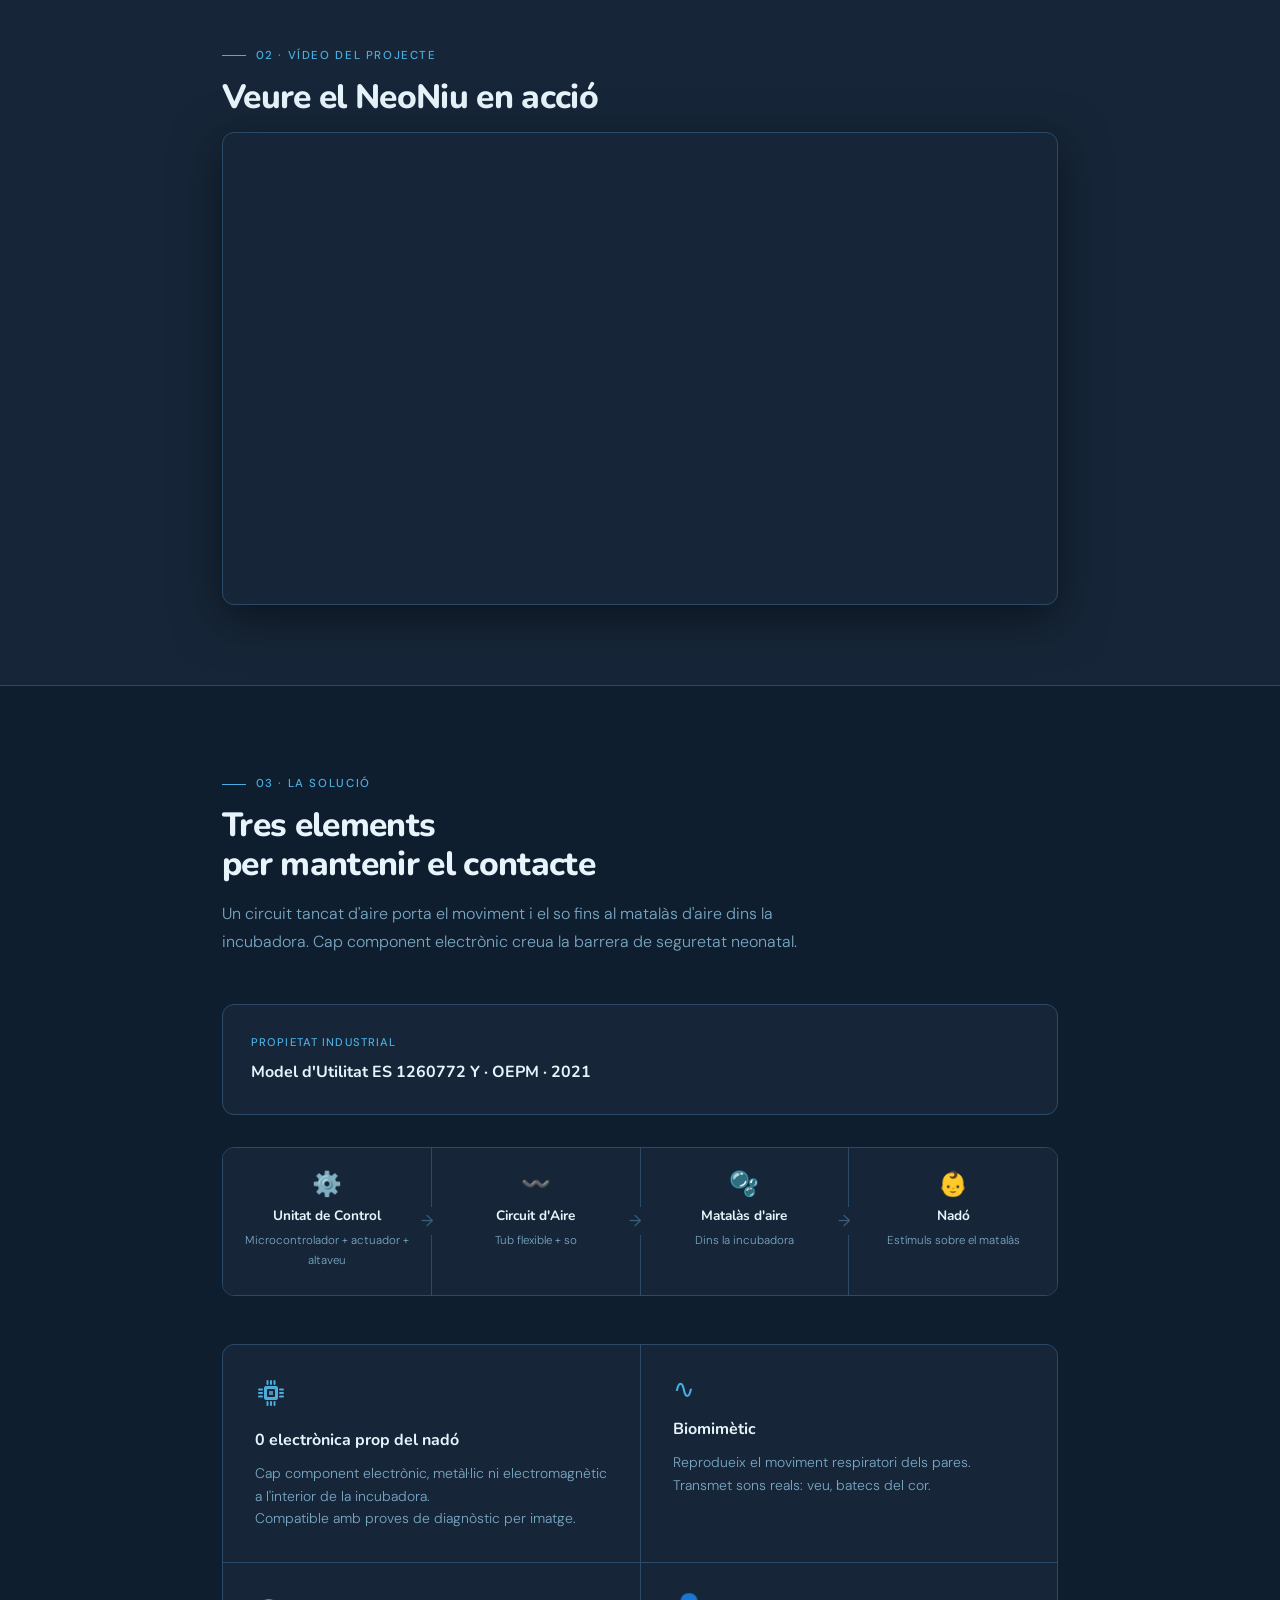
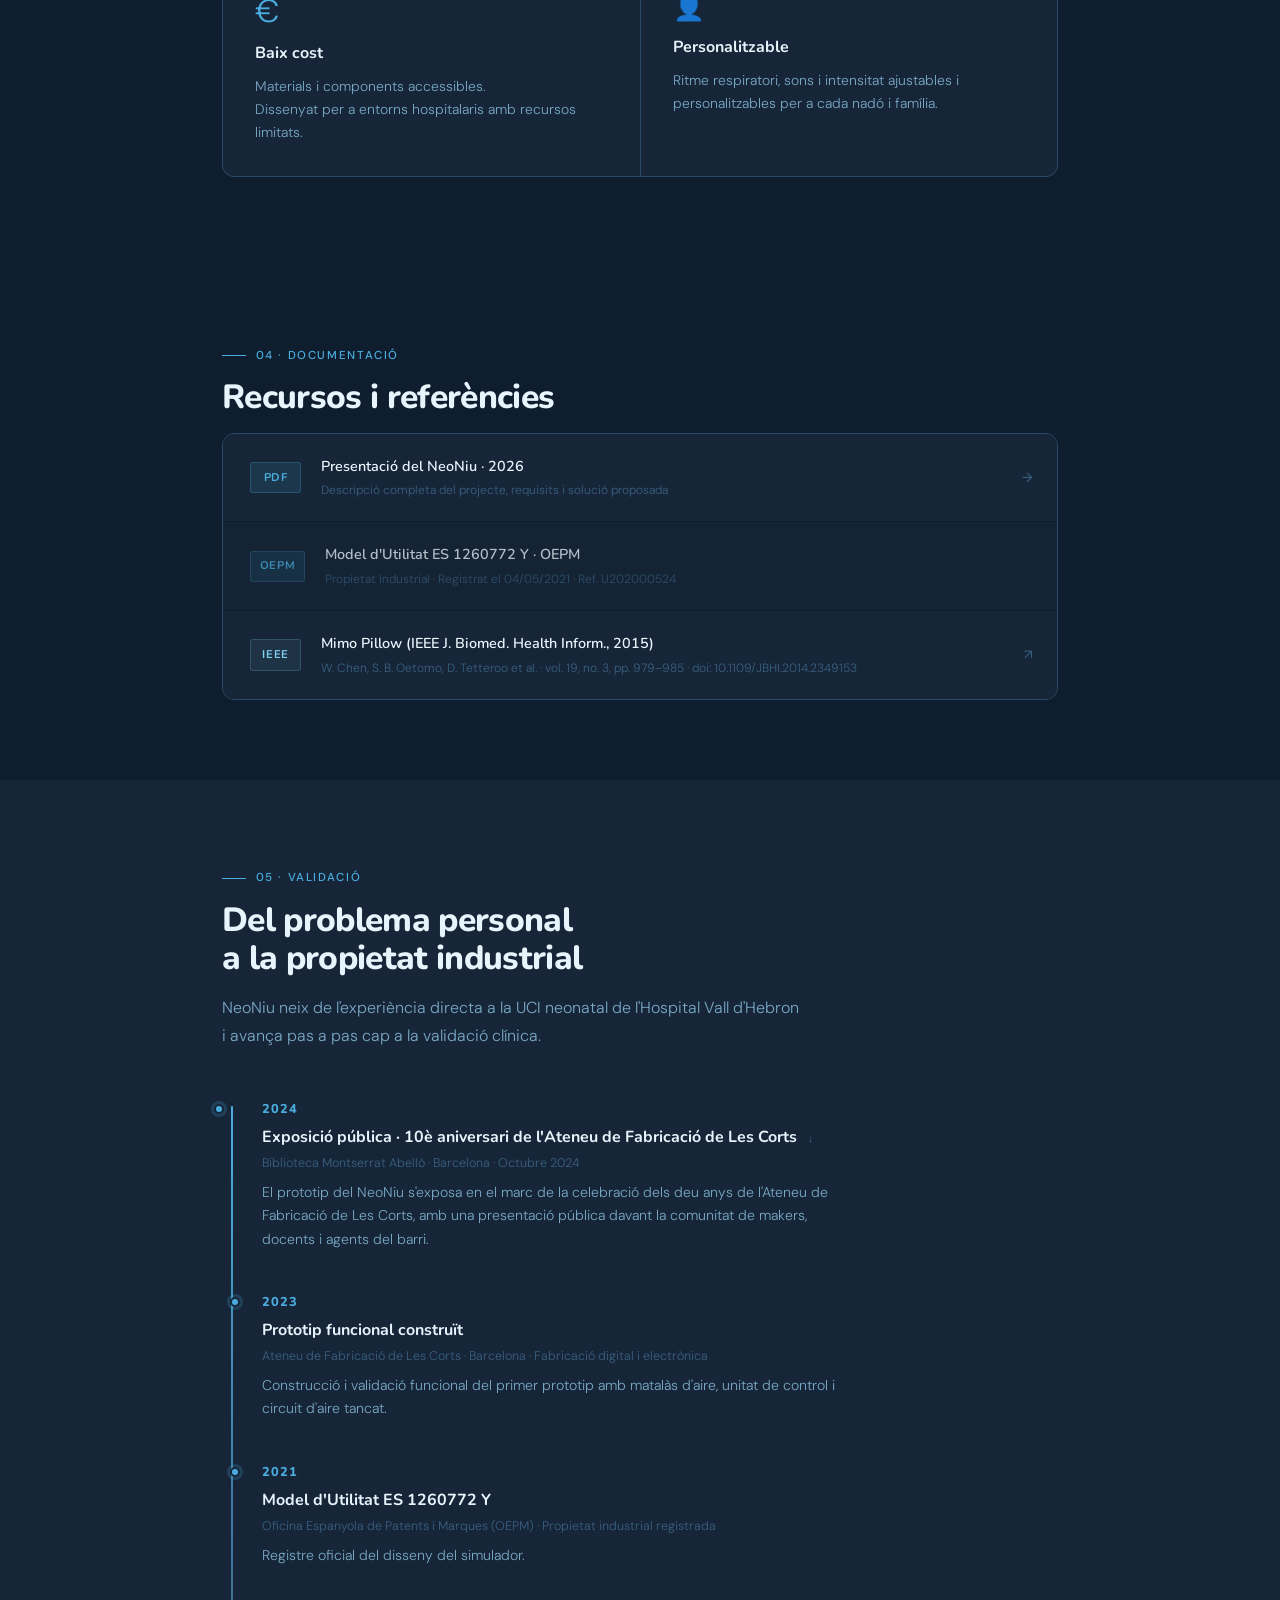
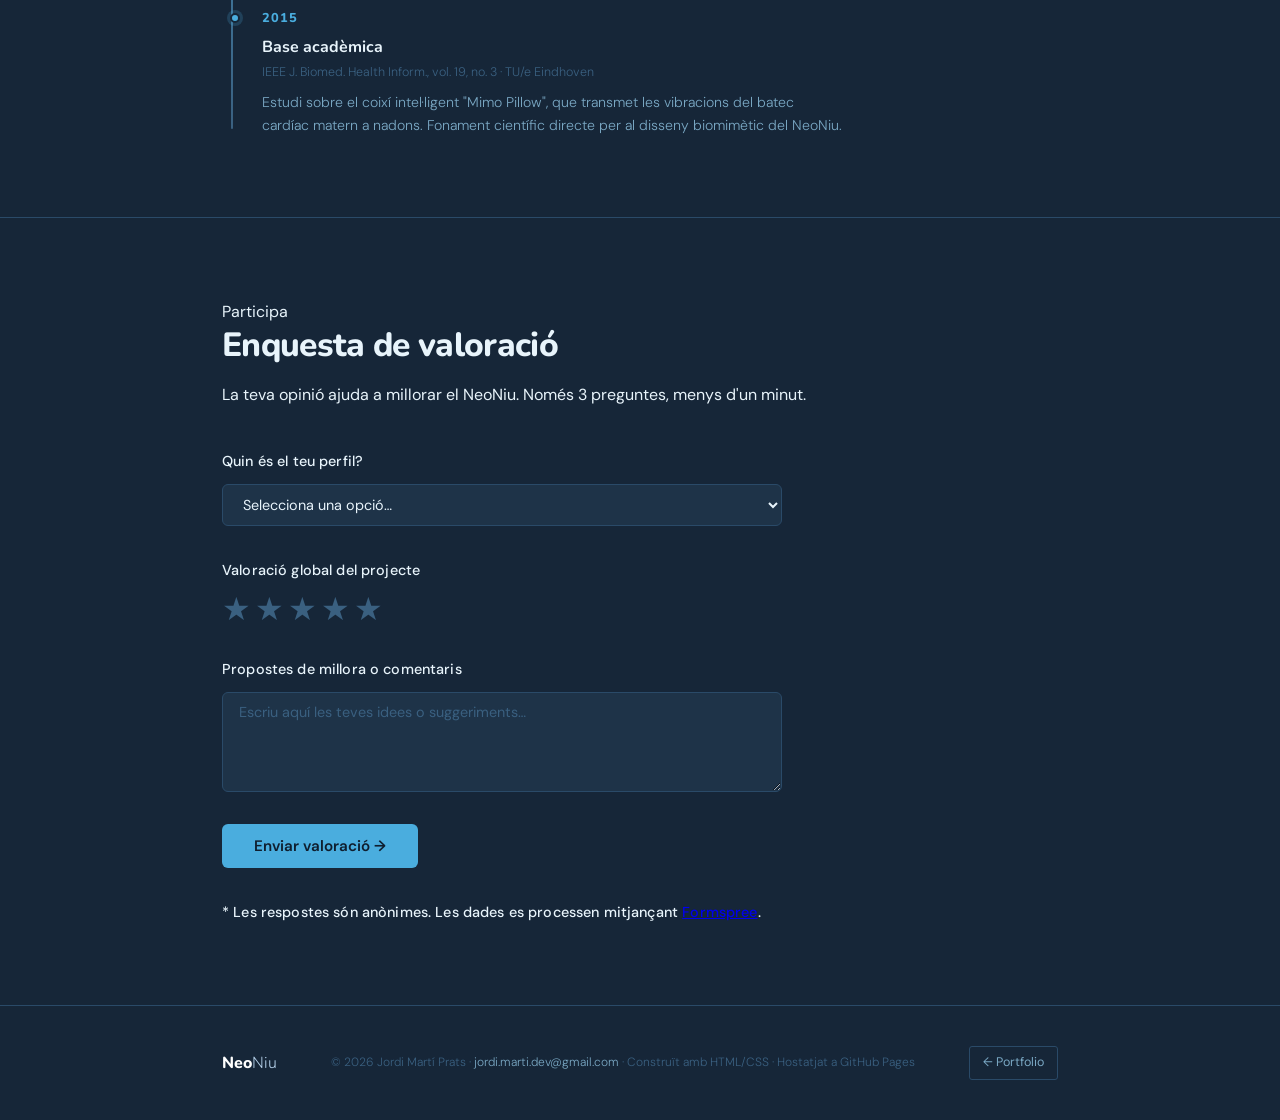
==== commit f05f7994: "Correcció accés URL lang=EN Correcció accés URL lang=EN" ====
--- a/neoniu/index.html
+++ b/neoniu/index.html
@@ -368,6 +368,7 @@
 
         <button type="submit" class="survey-btn" data-i18n="enq.btn">Enviar valoració →</button>
         <p class="survey-note" id="survey-thanks" hidden data-i18n="enq.thanks">Gràcies per la teva participació!</p>
+        <p class="survey-label survey-privacy" data-i18n-html="enq.privacy">* Les respostes són anònimes. Les dades es processen mitjançant <a href="https://formspree.io/legal/privacy-policy" target="_blank" rel="noopener">Formspree</a>.</p>
       </form>
     </div>
   </section>
@@ -481,6 +482,7 @@
         'enq.thanks':        'Gràcies per la teva participació!',
         'enq.subject':       'Nova resposta · Enquesta NeoNiu',
         'enq.error':         'Hi ha hagut un error. Torna-ho a intentar.',
+        'enq.privacy':       '* Les respostes són anònimes. Les dades es processen mitjançant <a href="https://formspree.io/legal/privacy-policy" target="_blank" rel="noopener">Formspree</a>.',
         'footer.built':      'Construït amb HTML/CSS · Hostatjat a GitHub Pages',
       },
       en: {
@@ -576,6 +578,7 @@
         'enq.thanks':        'Thank you for your participation!',
         'enq.subject':       'New response · NeoNiu Survey',
         'enq.error':         'An error occurred. Please try again.',
+        'enq.privacy':       '* Responses are anonymous. Data is processed via <a href="https://formspree.io/legal/privacy-policy" target="_blank" rel="noopener">Formspree</a>.',
         'footer.built':      'Built with HTML/CSS · Hosted on GitHub Pages',
       }
     };
@@ -629,7 +632,10 @@
       btn.addEventListener('click', () => setLang(btn.dataset.lang));
     });
 
-    setLang(localStorage.getItem('lang') || 'ca');
+    //setLang(localStorage.getItem('lang') || 'ca');
+    // Prioritat: 1) paràmetre URL  2) localStorage  3) català per defecte
+    const urlLang = new URLSearchParams(window.location.search).get('lang');
+    setLang(urlLang || localStorage.getItem('lang') || 'ca');
 
     // ── Menú hamburguesa ─────────────────────────────────────
     const hamburger = document.querySelector('.nav-hamburger');
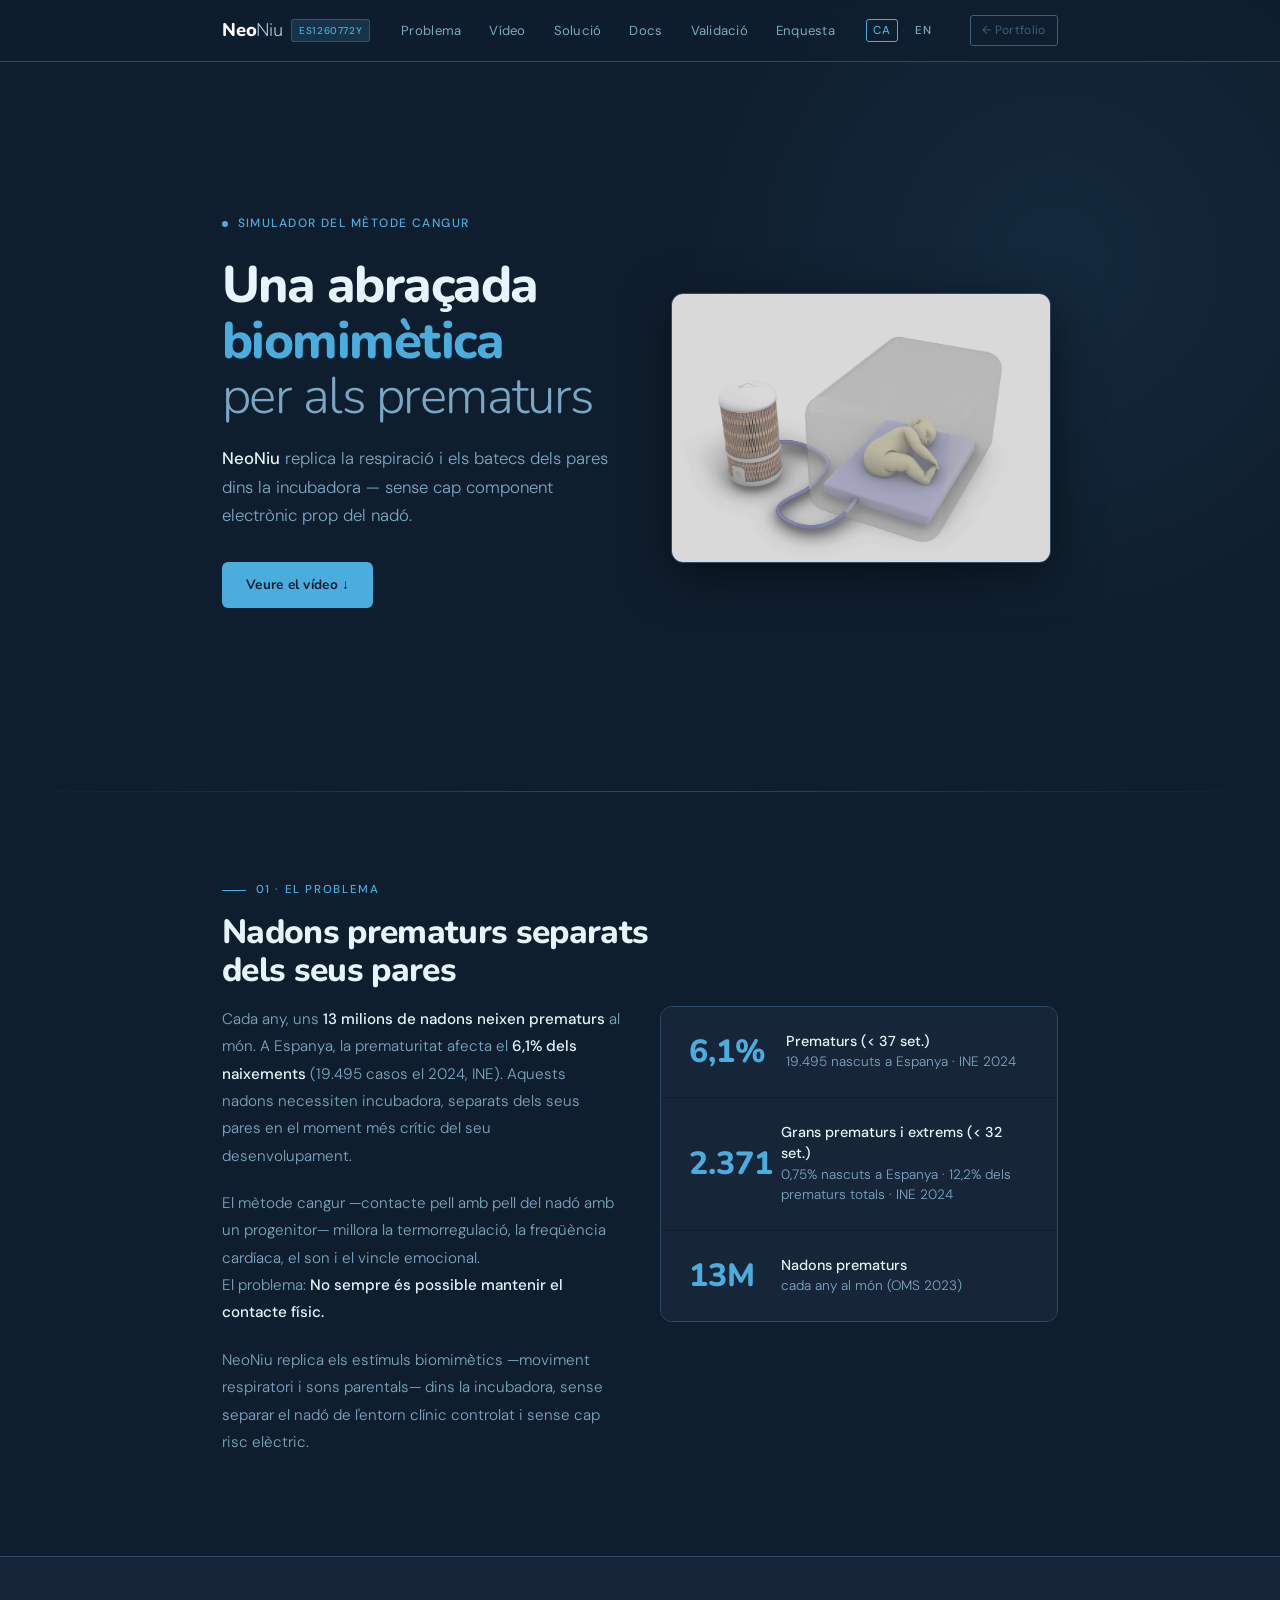
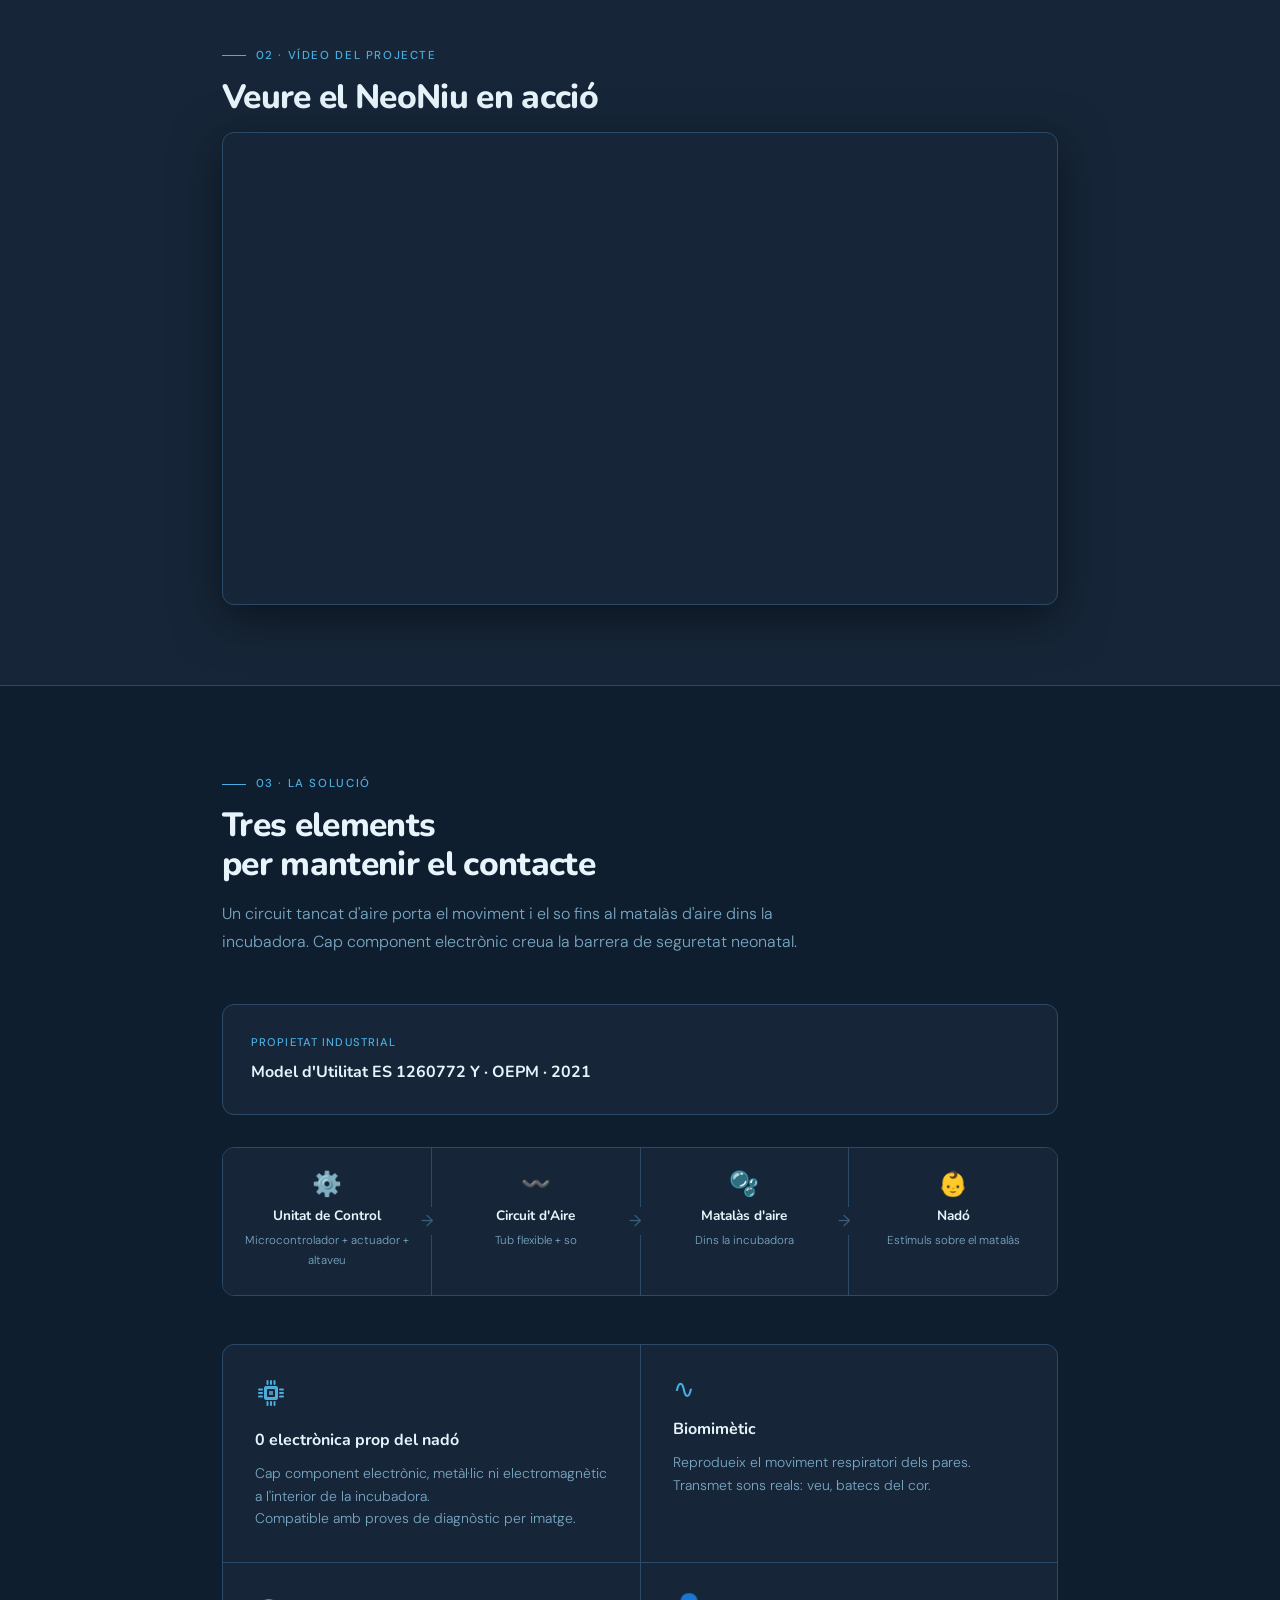
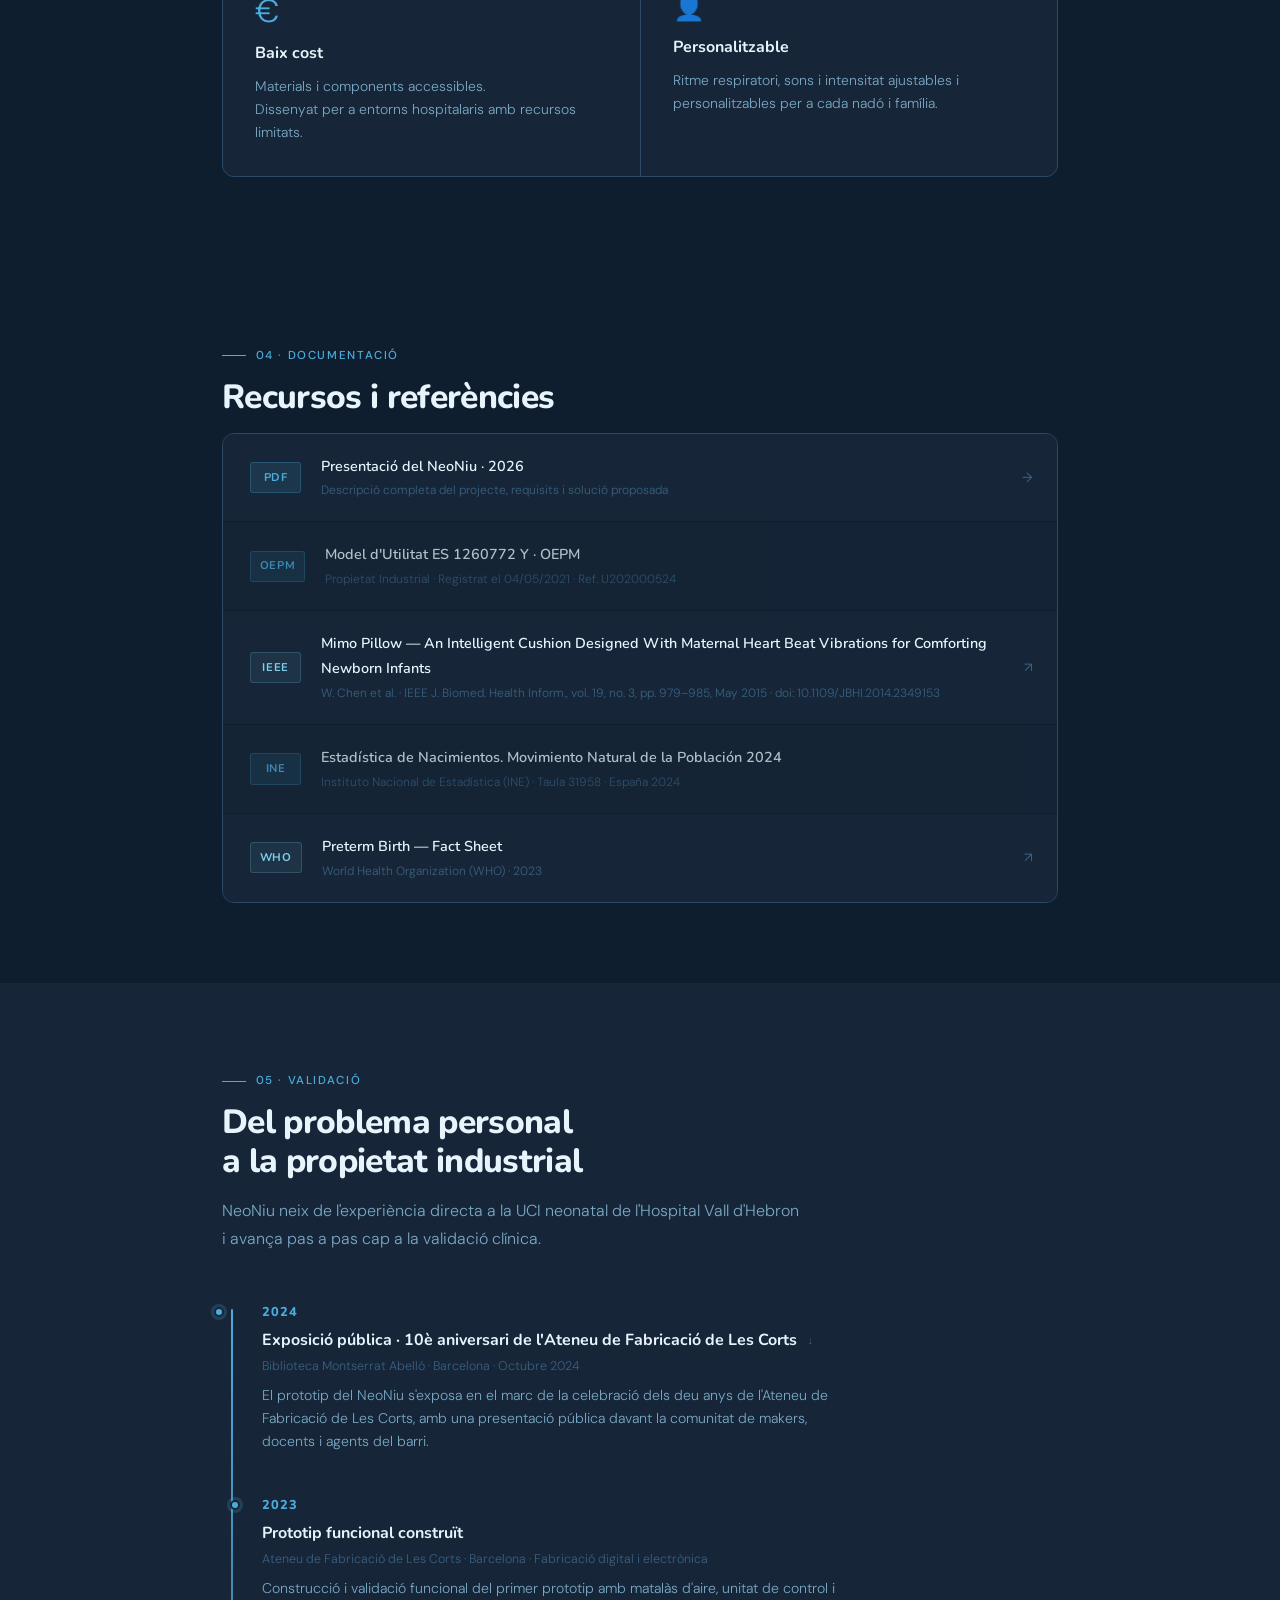
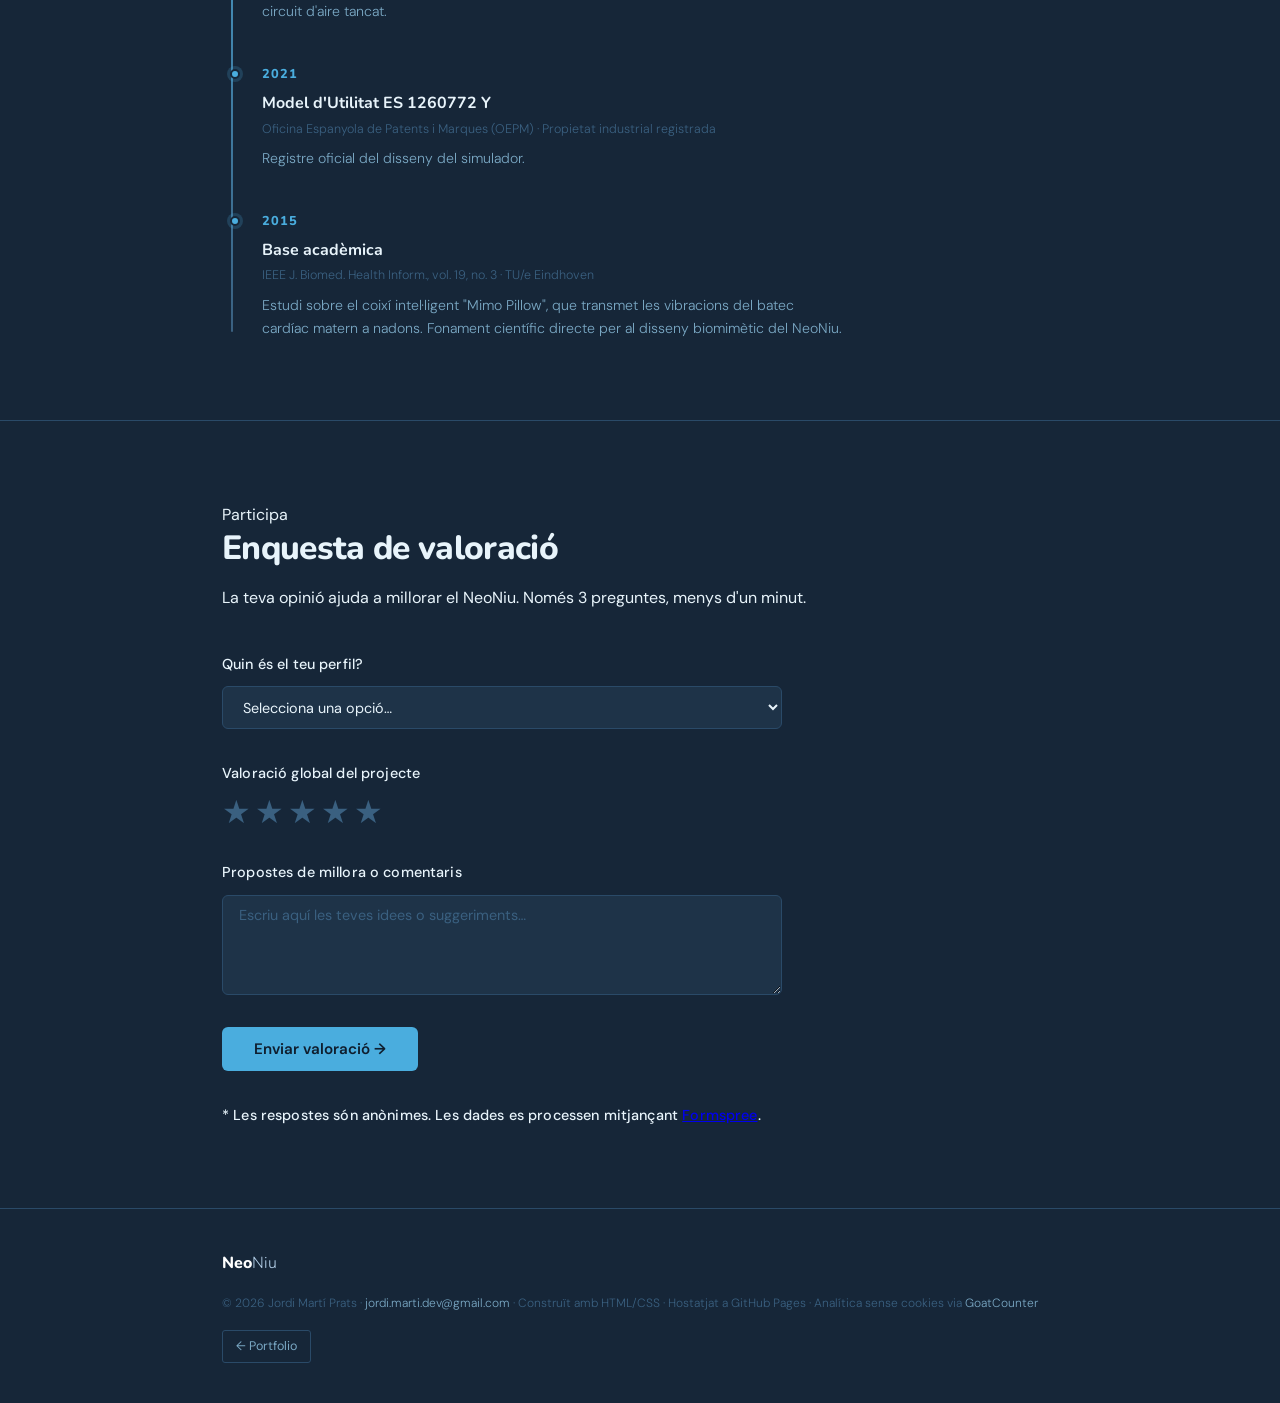
==== commit aeb3f9a9: "correcció referencies i presentació en anglès" ====
--- a/neoniu/index.html
+++ b/neoniu/index.html
@@ -247,8 +247,7 @@
       <div class="section-eyebrow" data-i18n="s04.eyebrow">04 · Documentació</div>
       <h2 data-i18n="s04.h2">Recursos i referències</h2>
       <div class="docs-list">
-        <a href="docs/NeoNiu_2026.pdf" class="doc-item" target="_blank" rel="noopener">
-          <span class="doc-icon">PDF</span>
+        <a href="docs/NeoNiu_2026.pdf" class="doc-item" target="_blank" rel="noopener" data-i18n-href="s04.doc1.href">          <span class="doc-icon">PDF</span>
           <div class="doc-body">
             <div class="doc-title" data-i18n="s04.doc1.title">Presentació del NeoNiu · 2026</div>
             <div class="doc-meta" data-i18n="s04.doc1.meta">Descripció completa del projecte, requisits i solució proposada</div>
@@ -265,8 +264,24 @@
         <a href="https://doi.org/10.1109/JBHI.2014.2349153" class="doc-item" target="_blank" rel="noopener">
           <span class="doc-icon ext">IEEE</span>
           <div class="doc-body">
-            <div class="doc-title">Mimo Pillow (IEEE J. Biomed. Health Inform., 2015)</div>
-            <div class="doc-meta">W. Chen, S. B. Oetomo, D. Tetteroo et al. · vol. 19, no. 3, pp. 979–985 · doi: 10.1109/JBHI.2014.2349153</div>
+            <div class="doc-title">Mimo Pillow — An Intelligent Cushion Designed With Maternal Heart Beat Vibrations for Comforting Newborn Infants</div>
+            <div class="doc-meta">W. Chen et al. · IEEE J. Biomed. Health Inform., vol. 19, no. 3, pp. 979–985, May 2015 · doi: 10.1109/JBHI.2014.2349153</div>
+          </div>
+          <span class="doc-arrow">↗</span>
+        </a>
+        <div class="doc-item doc-item--static">
+          <span class="doc-icon">INE</span>
+          <div class="doc-body">
+            <div class="doc-title">Estadística de Nacimientos. Movimiento Natural de la Población 2024</div>
+            <div class="doc-meta">Instituto Nacional de Estadística (INE) · Taula 31958 · España 2024</div>
+          </div>
+        </div>
+
+        <a href="https://www.who.int/news-room/fact-sheets/detail/preterm-birth" class="doc-item" target="_blank" rel="noopener">
+          <span class="doc-icon ext">WHO</span>
+          <div class="doc-body">
+            <div class="doc-title">Preterm Birth — Fact Sheet</div>
+            <div class="doc-meta">World Health Organization (WHO) · 2023</div>
           </div>
           <span class="doc-arrow">↗</span>
         </a>
@@ -381,7 +396,7 @@
         © 2026 Jordi Martí Prats ·
         <a href="mailto:jordi.marti.dev@gmail.com">jordi.marti.dev@gmail.com</a>
         · <span data-i18n="footer.built">Construït amb HTML/CSS · Hostatjat a GitHub Pages</span>
-      </div>
+        · <span data-i18n-html="footer.analytics">Analítica sense cookies via <a href="https://www.goatcounter.com" target="_blank" rel="noopener">GoatCounter</a></span>      </div>
       <a href="https://jordimarti.dev/" class="footer-portfolio">Portfolio</a>
     </div>
   </footer>
@@ -441,6 +456,7 @@
         's04.h2':            'Recursos i referències',
         's04.doc1.title':    'Presentació del NeoNiu · 2026',
         's04.doc1.meta':     'Descripció completa del projecte, requisits i solució proposada',
+        's04.doc1.href':     'docs/NeoNiu_2026.pdf',
         's04.doc2.title':    "Model d'Utilitat ES 1260772 Y · OEPM",
         's04.doc2.meta':     'Propietat Industrial · Registrat el 04/05/2021 · Ref. U202000524',
         's05.eyebrow':       '05 · Validació',
@@ -483,6 +499,7 @@
         'enq.subject':       'Nova resposta · Enquesta NeoNiu',
         'enq.error':         'Hi ha hagut un error. Torna-ho a intentar.',
         'enq.privacy':       '* Les respostes són anònimes. Les dades es processen mitjançant <a href="https://formspree.io/legal/privacy-policy" target="_blank" rel="noopener">Formspree</a>.',
+        'footer.analytics': 'Analítica sense cookies via <a href="https://www.goatcounter.com" target="_blank" rel="noopener">GoatCounter</a>',  
         'footer.built':      'Construït amb HTML/CSS · Hostatjat a GitHub Pages',
       },
       en: {
@@ -537,6 +554,7 @@
         's04.h2':            'Resources and references',
         's04.doc1.title':    'NeoNiu Presentation · 2026',
         's04.doc1.meta':     'Full project description, requirements and proposed solution',
+        's04.doc1.href':     'docs/NeoNiu_2026_ENG.pdf',
         's04.doc2.title':    'Utility Model ES 1260772 Y · OEPM',
         's04.doc2.meta':     'Industrial Property · Registered on 04/05/2021 · Ref. U202000524',
         's05.eyebrow':       '05 · Validation',
@@ -579,6 +597,7 @@
         'enq.subject':       'New response · NeoNiu Survey',
         'enq.error':         'An error occurred. Please try again.',
         'enq.privacy':       '* Responses are anonymous. Data is processed via <a href="https://formspree.io/legal/privacy-policy" target="_blank" rel="noopener">Formspree</a>.',
+        'footer.analytics': 'Privacy-friendly analytics via <a href="https://www.goatcounter.com" target="_blank" rel="noopener">GoatCounter</a>',
         'footer.built':      'Built with HTML/CSS · Hosted on GitHub Pages',
       }
     };
@@ -626,6 +645,19 @@
         btn.classList.toggle('active', btn.dataset.lang === lang);
       });
       localStorage.setItem('lang', lang);
+      // Actualitzar subtítols del vídeo segons l'idioma
+      const iframe = document.querySelector('#video iframe');
+      if (iframe) {
+        const base = 'https://www.youtube.com/embed/RUOePaCttqU?rel=0';
+        iframe.src = lang === 'en'
+          ? base + '&cc_load_policy=1&cc_lang_pref=en'
+          : base;
+      }
+      // Actualitzar href segons l'idioma
+      document.querySelectorAll('[data-i18n-href]').forEach(el => {
+        const val = translations[lang][el.dataset.i18nHref];
+        if (val !== undefined) el.href = val;
+      });
     }
 
     document.querySelectorAll('.nn-lang-btn').forEach(btn => {
